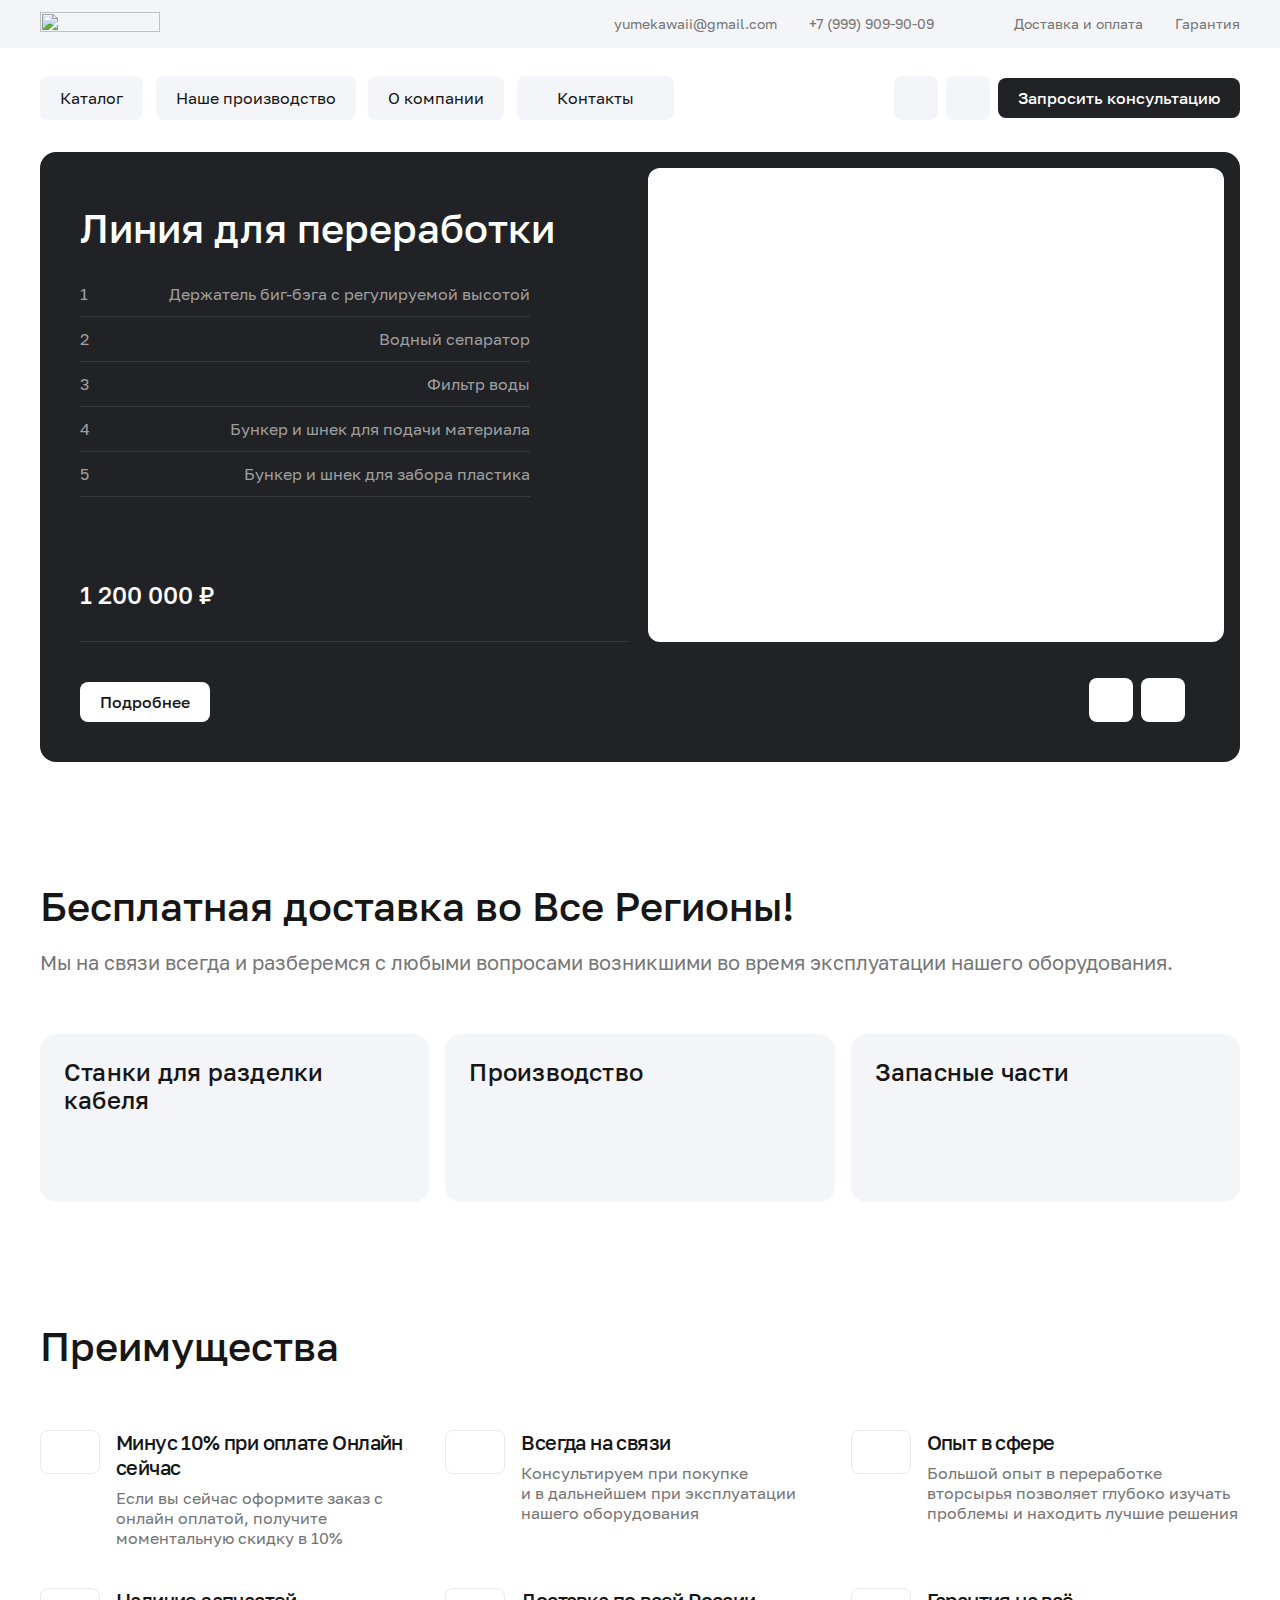
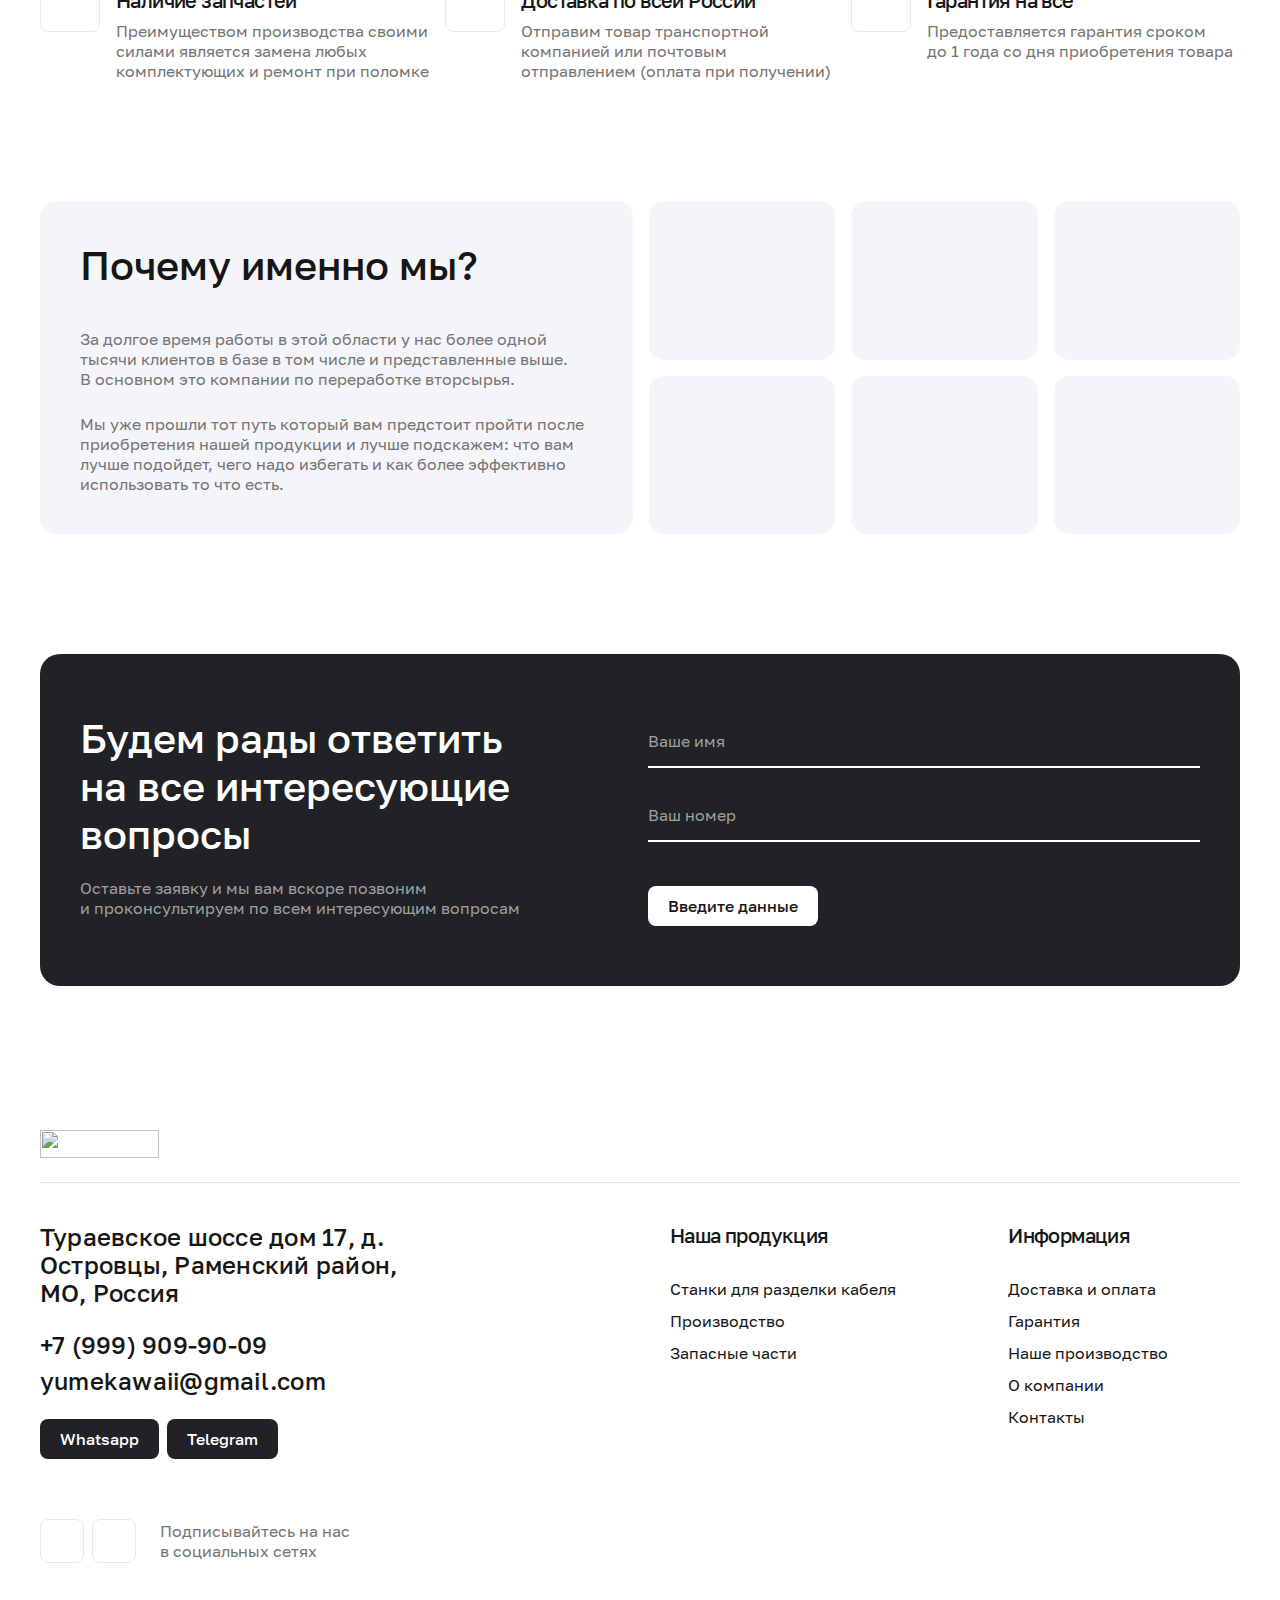
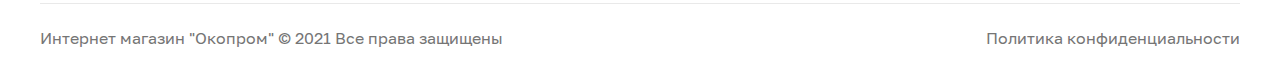
==== index.html @ 6245e2a4 "second commit" ====
<!DOCTYPE html>
<html lang="ru">

<head>
    <meta charset="utf-8">
    <meta name="format-detection" content="telephone=no">
    <title>yumekawaii</title>
    <link rel="icon" href="img/logo_small.png" type="image/x-icon">
    <link rel="stylesheet" type="text/css" href="css/style.css">
    <meta name="viewport" content="width=device-width, initial-scale=1.0">
</head>
<body>
<div class="wrapper">
<header class="header">
    <div class="header__top pre-header">
        <div class="pre-header__container">
            <div class="pre-header__body">
                <a href="index.htm" class="pre-header__logo"><img src="static/okoprom/img/new.svg" alt=""></a>
                <div class="pre-header__info">
                    <div class="pre-header__contacts">
                        <a href="mailto:yumekawaii@gmail.com" class="pre-header__contact">yumekawaii@gmail.com</a>
                        <a href="tel:+79999099009" class="pre-header__contact">+7 (999) 909-90-09</a>
                    </div>
                    <div data-da=".menu__body, 670, 1" class="pre-header__links">
                        <a href="dostavka-i-oplata/index.htm" class="pre-header__link">Доставка и оплата</a>
                        <a href="garantiya/index.htm" class="pre-header__link">Гарантия</a>
                    </div>
                </div>
            </div>
        </div>
    </div>

    <div class="header__main-row">
        <div class="header__container">
            <div class="header__body">
                <div class="header__menu menu">
                    <button type="button" class="menu__icon icon-menu"><span></span></button>
                    <nav class="menu__body">
                        <ul class="menu__list">
                            <li class="menu__item"><a href="catalog/Stanki-dlia-razdelki-kabelia/index.htm">Каталог</a></li>
                            <li class="menu__item"><a href="catalog/Separatory-Drobilki-dlia-kabelia/index.htm">Наше
                                производство</a></li>
                            <li class="menu__item"><a href="o-kompanii/index.htm">О компании</a></li>
                            <li class="menu__item"><a class="menu__item" href="contacts/index.htm">Контакты</a></li>
                        </ul>
                    </nav>
                </div>
                <div data-da=".header__btn-wrapper, 870, first" class="header__buttons">
                    <div class="header__button header__button--search">
                        <form action="/search/" class="search-header">
                            <input autocomplete="off" type="text" name="form[]" data-error="Ошибка" placeholder="Поиск" class="search-header__input">
                            <button type="submit" class="search-header__button icon icon--filled">
                                <svg width="24" height="24">
                                    <use xlink:href="/static/okoprom/img/icons/icons.svg#svg-search"></use>
                                </svg>
                            </button>
                        </form>
                    </div>
                    <button type="button" class="header__button header__button--cart icon icon--filled" onclick="location.href='/cart';" style="cursor: pointer;">
                        <svg class="show-default" width="24" height="24">
                            <use xlink:href="/static/okoprom/img/icons/icons.svg#svg-cart"></use>
                        </svg>
                        <svg class="show-search-bar" width="24" height="24">
                            <use xlink:href="/static/okoprom/img/icons/icons.svg#svg-close"></use>
                        </svg>
                    </button>
                    <div data-da=".header__menu, 1180, last " class="header__btn-wrapper get_contact_button">
                        <button data-da=".menu__body, 670, last" type="button" class="header__button header__button--get-consult button button--black get_contact_button" data-popup=".popup--contact-us">Запросить консультацию
                        </button>
                    </div>
                </div>
            </div>
        </div>
    </div>
</header>
<main class="page">
        
    


<section class="page__hero hero">
    <div class="hero__container">
        <div class="hero__slider">
            <div class="hero__swiper">
                
                
                    
                    <div class="hero__slide slide-hero">
                        <div class="slide-hero__body">
                            <div class="slide-hero__image">
                                    
                                        <picture><source type="image/webp" data-srcset="/media/slider/images/2022/05/26/%D0%9E%D0%B1%D0%B7%D0%BE%D1%80_%D0%9B%D0%B8%D0%BD%D0%B8%D0%B8.png"><img src="media/slider/images/2022/05/26/%D0%9E%D0%B1%D0%B7%D0%BE%D1%80_%D0%9B%D0%B8%D0%BD%D0%B8%D0%B8.png" data-src="/media/slider/images/2022/05/26/%D0%9E%D0%B1%D0%B7%D0%BE%D1%80_%D0%9B%D0%B8%D0%BD%D0%B8%D0%B8.png" alt=""></picture>
                                    
                            </div>
                            <div class="slide-hero__descr">
                                <h2 class="slide-hero__title title">Линия для переработки</h2>



                                <div class="slide-hero__info">
                                
                                    
                                        
                                    <div class="slide-hero__row">
                                        <span class="slide-hero__name"> 1 </span>
                                        <span class="slide-hero__value">Держатель биг-бэга с регулируемой высотой</span>
                                    </div>
                                        
                                        
                                        
                                    <div class="slide-hero__row">
                                        <span class="slide-hero__name"> 2 </span>
                                        <span class="slide-hero__value">Водный сепаратор</span>
                                    </div>
                                        
                                        
                                        
                                    <div class="slide-hero__row">
                                        <span class="slide-hero__name"> 3 </span>
                                        <span class="slide-hero__value">Фильтр воды</span>
                                    </div>
                                        
                                        
                                        
                                    <div class="slide-hero__row">
                                        <span class="slide-hero__name"> 4 </span>
                                        <span class="slide-hero__value">Бункер и шнек для подачи материала</span>
                                    </div>
                                        
                                        
                                        
                                    <div class="slide-hero__row">
                                        <span class="slide-hero__name"> 5 </span>
                                        <span class="slide-hero__value">Бункер и шнек для забора пластика</span>
                                    </div>
                                        
                                        

                                </div>
                                <div class="slide-hero__price">1 200 000 ₽</div>
                            </div>
                        </div>
                        <div class="slide-hero__bottom">
                            <button href="" onclick="location.href='https://okoprom.ru/catalog/product/liniya-dlya-pererabotki-kabelya-i-othodov/'" type="button" class="slide-hero__button button button--white">Подробнее
                            </button>
                        </div>
                    </div>
            
                
            </div>
            <div class="hero__controls">
                <button type="button" class="hero__arrow hero__arrow--next icon icon--filled">
                    <svg width="20" height="20">
                        <use xlink:href="/static/okoprom/img/icons/icons.svg#svg-arr-right"></use>
                    </svg>
                </button>
                <button type="button" class="hero__arrow hero__arrow--prev icon icon--filled">
                    <svg width="20" height="20">
                        <use xlink:href="/static/okoprom/img/icons/icons.svg#svg-arr-left"></use>
                    </svg>
                </button>
            </div>
        </div>
    </div>
</section>


        
    <!-- /.hero -->
    <section class="page__assortment assortment">
        <div class="assortment__container">
            <h2 class="assortment__title title">Бесплатная доставка во Все Регионы!</h2>
            
            
            <p class="assortment__descr">Мы на связи всегда и разберемся с любыми вопросами возникшими во время
                эксплуатации нашего оборудования.</p>
            <div class="assortment__body">
                
                
                    <a href="catalog/Stanki-dlia-razdelki-kabelia/index.htm" class="assortment__item">
                        <h3 class="assortment__label">Станки для разделки кабеля</h3>
                        
                            <div class="assortment__image">
                                <picture>
                                    <source data-srcset="/media/categories/images/2022/04/04/3_transparen.png" type="image/webp">
                                    <img src="#" data-src="/media/categories/images/2022/04/04/3_transparen.png" alt=""></picture>
                            </div>
                        
                    </a>
                
                    <a href="catalog/Separatory-Drobilki-dlia-kabelia/index.htm" class="assortment__item">
                        <h3 class="assortment__label">Производство</h3>
                        
                            <div class="assortment__image">
                                <picture>
                                    <source data-srcset="/media/categories/images/2022/04/04/2_transparen.png" type="image/webp">
                                    <img src="#" data-src="/media/categories/images/2022/04/04/2_transparen.png" alt=""></picture>
                            </div>
                        
                    </a>
                
                    <a href="catalog/Zapasnye-chasti/index.htm" class="assortment__item">
                        <h3 class="assortment__label">Запасные части</h3>
                        
                            <div class="assortment__image">
                                <picture>
                                    <source data-srcset="/media/categories/images/2022/04/04/11_transparen_transparen.png" type="image/webp">
                                    <img src="#" data-src="/media/categories/images/2022/04/04/11_transparen_transparen.png" alt=""></picture>
                            </div>
                        
                    </a>
                
            </div>
        </div>
    </section>
    <!-- /.assortment -->



        
    <!-- /.assortment -->
    <section class="page__benefits benefits">
        <div class="benefits__container">
            <h2 class="benefits__title title">Преимущества</h2>
            <div class="benefits__body">
                <div class="benefits__item">
                    <div class="benefits__icon icon icon--outline">
                        <svg width="20" height="20">
                            <use xlink:href="/static/okoprom/img/icons/icons.svg#svg-rent"></use>
                        </svg>
                    </div>
                    <div class="benefits__info">
                        <h4 class="benefits__label">Минус 10% при оплате Онлайн сейчас</h4>
                        <p class="benefits__descr">Если вы сейчас оформите заказ с онлайн оплатой,
                            получите моментальную скидку в 10%</p>
                    </div>
                </div>
                <div class="benefits__item">
                    <div class="benefits__icon icon icon--outline">
                        <svg width="20" height="20">
                            <use xlink:href="/static/okoprom/img/icons/icons.svg#svg-service"></use>
                        </svg>
                    </div>
                    <div class="benefits__info">
                        <h4 class="benefits__label">Всегда на связи</h4>
                        <p class="benefits__descr">Консультируем при покупке и в дальнейшем при эксплуатации нашего
                            оборудования</p>
                    </div>
                </div>

                <div class="benefits__item">
                    <div class="benefits__icon icon icon--outline">
                        <svg width="20" height="20">
                            <use xlink:href="/static/okoprom/img/icons/icons.svg#svg-case"></use>
                        </svg>
                    </div>
                    <div class="benefits__info">
                        <h4 class="benefits__label">Опыт в сфере</h4>
                        <p class="benefits__descr">Большой опыт в переработке вторсырья позволяет глубоко изучать
                            проблемы и находить лучшие решения</p>
                    </div>
                </div>

                <div class="benefits__item">
                    <div class="benefits__icon icon icon--outline">
                        <svg width="20" height="20">
                            <use xlink:href="/static/okoprom/img/icons/icons.svg#svg-settings"></use>
                        </svg>
                    </div>
                    <div class="benefits__info">
                        <h4 class="benefits__label">Наличие запчастей</h4>
                        <p class="benefits__descr">Преимуществом производства своими силами является замена любых
                            комплектующих и ремонт при поломке</p>
                    </div>
                </div>

                <div class="benefits__item">
                    <div class="benefits__icon icon icon--outline">
                        <svg width="20" height="20">
                            <use xlink:href="/static/okoprom/img/icons/icons.svg#svg-delivery"></use>
                        </svg>
                    </div>
                    <div class="benefits__info">
                        <h4 class="benefits__label">Доставка по всей России</h4>
                        <p class="benefits__descr">Отправим товар транспортной компанией или почтовым отправлением
                            (оплата при получении)</p>
                    </div>
                </div>


                <div class="benefits__item">
                    <div class="benefits__icon icon icon--outline">
                        <svg width="20" height="20">
                            <use xlink:href="/static/okoprom/img/icons/icons.svg#svg-guarantee"></use>
                        </svg>
                    </div>
                    <div class="benefits__info">
                        <h4 class="benefits__label">Гарантия на всё</h4>
                        <p class="benefits__descr">Предоставляется гарантия сроком до 1 года со дня приобретения
                            товара</p>
                    </div>
                </div>

            </div>
        </div>
    </section>
    <!-- /.benefits -->
    <!-- /.why-us -->
    <section class="page__why-us why-us">
        <div class="why-us__container">
            <div class="why-us__body">
                <div class="why-us__info">
                    <h2 class="why-us__title title">Почему именно мы?</h2>
                    <div class="why-us__descr">
                        <p>За долгое время работы в этой области у нас более одной тысячи клиентов в базе в том числе
                            и представленные выше. В основном это компании по переработке вторсырья.</p>
                        <p>Мы уже прошли тот путь который вам предстоит пройти после приобретения нашей продукции
                            и лучше подскажем: что вам лучше подойдет, чего надо избегать и как более эффективно
                            использовать то что есть.</p>
                    </div>
                </div>
                <div class="why-us__partners">
                    <div class="why-us__item">
                        <picture>
                            <source data-srcset="/static/okoprom/img/why-us/why-us-01.webp" type="image/webp">
                            <img src="#" data-src="/static/okoprom/img/why-us/why-us-01.png" alt=""></picture>
                    </div>
                    <div class="why-us__item">
                        <picture>
                            <source data-srcset="/static/okoprom/img/why-us/why-us-02.webp" type="image/webp">
                            <img src="#" data-src="/static/okoprom/img/why-us/why-us-02.png" alt=""></picture>
                    </div>
                    <div class="why-us__item">
                        <picture>
                            <source data-srcset="/static/okoprom/img/why-us/why-us-03.webp" type="image/webp">
                            <img src="#" data-src="/static/okoprom/img/why-us/why-us-03.png" alt=""></picture>
                    </div>
                    <div class="why-us__item">
                        <picture>
                            <source data-srcset="/static/okoprom/img/why-us/why-us-04.webp" type="image/webp">
                            <img src="#" data-src="/static/okoprom/img/why-us/why-us-04.png" alt=""></picture>
                    </div>
                    <div class="why-us__item">
                        <img src="#" data-src="/static/okoprom/img/why-us/why-us-05.svg" alt="">
                    </div>
                    <div class="why-us__item">
                        <img src="#" data-src="/static/okoprom/img/why-us/why-us-06.svg" alt="">
                    </div>
                </div>
            </div>
        </div>
    </section>
    <!-- /.why-us -->
    <section class="page__contact-us contact-us">
        <div class="contact-us__container">
            <div class="contact-us__body">
                <div class="contact-us__info">
                    <h2 class="contact-us__title title">Будем рады ответить на все интересующие вопросы</h2>
                    <p class="contact-us__descr">Оставьте заявку и мы вам вскоре позвоним и проконсультируем по всем
                        интересующим вопросам</p>
                </div>
                <form action="/contacts/save/" method="post" class="contact-us__form form-contact">
                    <input type="hidden" name="csrfmiddlewaretoken" value="YthsAdtGxzn7RtP4TtVwfwI3IUtwF3rsmvSzLV3aeBX3KovDW7qaBHvQptuKw07h">
                    <div class="form-contact__row">
                        <label for="name" class="form-contact__label">Ваше имя </label>
                        <input type="text" name="name" class="input name-of" id="name" autocomplete="off" name="form[]" data-error="Ошибка" placeholder="" data-required="" data-validate="" maxlength="200" required="">
                    </div>
                    <div class="form-contact__row">
                        <label for="phone" class="form-contact__label">Ваш номер </label>
                        <input type="tel" name="phone" class="input js-phone" id="user-phone" autocomplete="off" name="form[]" data-error="Ошибка" placeholder="" data-required="" data-validate="" maxlength="20">
                    </div>
                    
                    
                    
                    
                    
                    <button disabled="" type="submit" class="form-contact__button button button--white popup_button_send" onclick="ym(52613806,'reachGoal','consult')">Введите данные
                    </button>
                </form>
            </div>
        </div>

    </section>


    </main>
    

<footer class="footer">
    <div class="footer__container">
        <div class="footer__top">
            <a href="index.htm" class="footer__logo"><img width="119" height="28" src="static/okoprom/img/logo.svg" alt=""></a>
        </div>
        <div class="footer__main">
            <div class="footer__info">
                <address class="footer__address">Тураевское шоссе дом 17, д. Островцы, Раменский район, МО, Россия
                </address>
                <a href="tel:+79999099009" class="footer__link-contact footer__link-contact--phone">+7 (999) 909-90-09</a>
                <a href="mailto:yumekawaii@gmail.com" class="footer__link-contact footer__link-contact--mail">yumekawaii@gmail.com</a>
                <div class="footer__social">
                    <a href="https://wa.me/79959006626" onclick="ym(52613806,'reachGoal','social-nets')" class="footer__button button button--black">Whatsapp</a>
                    <a href="https://t.me/Okoprom" onclick="ym(52613806,'reachGoal','social-nets')" class="footer__button button button--black">Telegram</a>
                </div>
                <div class="footer__subscribe subscribe">
                    <a href="#" class="subscribe__link icon icon--outline">
                        <svg width="24" height="24">
                            <use xlink:href="/static/okoprom/img/icons/icons.svg#svg-instagram"></use>
                        </svg>
                    </a>
                    <a href="#" class="subscribe__link icon icon--outline">
                        <svg width="24" height="24">
                            <use xlink:href="/static/okoprom/img/icons/icons.svg#svg-youtube"></use>
                        </svg>
                    </a>
                    <p class="subscribe__text">Подписывайтесь на нас в&nbsp;социальных сетях</p>
                </div>
            </div>
            <div class="footer__links">
                <div class="footer__column">
                    <h4 class="footer__caption">Наша продукция</h4>
                    <ul class="footer__list">
                        
                        
                            <li class="footer__link-list"><a href="catalog/Stanki-dlia-razdelki-kabelia/index.htm">Станки для разделки кабеля</a></li>
                        
                            <li class="footer__link-list"><a href="catalog/Separatory-Drobilki-dlia-kabelia/index.htm">Производство</a></li>
                        
                            <li class="footer__link-list"><a href="catalog/Zapasnye-chasti/index.htm">Запасные части</a></li>
                        
                    </ul>
                </div>
                <div class="footer__column">
                    <h4 class="footer__caption">Информация</h4>
                    <ul class="footer__list">
                        <li class="footer__link-list"><a href="dostavka-i-oplata/index.htm">Доставка и оплата</a></li>
                        <li class="footer__link-list"><a href="garantiya/index.htm">Гарантия</a></li>
                        
                        <li class="footer__link-list"><a href="catalog/all/index.htm">Наше производство</a></li>
                        <li class="footer__link-list"><a href="o-kompanii/index.htm">О компании</a></li>
                        <li class="footer__link-list"><a href="contacts/index.htm">Контакты</a></li>
                    </ul>
                </div>
            </div>
        </div>
        <div class="footer__bottom">
            <div class="footer__copyrith">Интернет магазин "Окопром" © 2021 <br> Все права защищены</div>
            <a href="#" class="footer__politic">Политика конфиденциальности</a>
        </div>

    </div>
</footer>

</div>

<script type="text/javascript" src="js/app_v2.js"></script>


</body>

</html>
---- css/style.css ----
/* Создание псевдо класса с переменными цветов
:root {
  --purpl: #5336a3;
  --purpl-bg: #8a5fff;
  --hover-purpl: #9d7eee;
  --white: #fff;
  --light: #eee8ff;
  --p-gray: #a690e0;
  --p-gray-bg: #f5f1ff;
  --purpl-border: #d9cbff;
  --red: #d21924;
} */

:root {
  --black: #161616;
  --black-bg: #202226;
  --dark: #36383c;
  --hover-black: #2b2d32;
  --white: #fff;
  --light: #e9e9e9;
  --gray: #f4f5f8;
  --light-gray: #757575;
  --dark-gray: #9f9f9f;
  --active-gray: #939393;
  --red: #d21924;
  --blue: #2949b5;
  --green: #308d77;
}

@font-face {
  font-family: GolosText;
  font-display: swap;
  src: url("../fonts/GolosText-Medium.woff2") format("woff2"),
    url("../fonts/GolosText-Medium.woff") format("woff");
  font-weight: 500;
  font-style: normal;
}

@font-face {
  font-family: GolosText;
  font-display: swap;
  src: url("../fonts/GolosText-Regular.woff2") format("woff2"),
    url("../fonts/GolosText-Regular.woff") format("woff");
  font-weight: 400;
  font-style: normal;
}

* {
  padding: 0px;
  margin: 0px;
  border: 0px;
}

*,
*:before,
*:after {
  -webkit-box-sizing: border-box;
  box-sizing: border-box;
}

html,
body {
  height: 100%;
  min-width: 320px;
}

body {
  color: var(--black);
  line-height: 1;
  font-family: "GolosText";
  font-size: var(--medium);
  -ms-text-size-adjust: 100%;
  -moz-text-size-adjust: 100%;
  -webkit-text-size-adjust: 100%;
  -webkit-font-smoothing: antialiased;
  -moz-osx-font-smoothing: grayscale;
}

input,
button,
textarea {
  font-family: "GolosText";
  font-size: inherit;
}

button {
  cursor: pointer;
  color: inherit;
  background-color: inherit;
}

a {
  color: inherit;
}

a:link,
a:visited {
  text-decoration: none;
}

a:hover {
  text-decoration: none;
}

ul li {
  list-style: none;
}

img {
  vertical-align: top;
}

h1,
h2,
h3,
h4,
h5,
h6 {
  font-weight: inherit;
  font-size: inherit;
}

body {
  line-height: 1.25;
}

.lock body {
  overflow: hidden;
  -ms-touch-action: none;
  touch-action: none;
}

.loaded body {
  opacity: 1;
}

.wrapper {
  min-height: 100%;
  display: -webkit-box;
  display: -ms-flexbox;
  display: flex;
  -webkit-box-orient: vertical;
  -webkit-box-direction: normal;
  -ms-flex-direction: column;
  flex-direction: column;
  overflow: hidden;
}

.wrapper > main {
  -webkit-box-flex: 1;
  -ms-flex: 1 1 auto;
  flex: 1 1 auto;
}

.wrapper > * {
  min-width: 0;
}

/*
(i) Стили будут применяться ко 
всем классам содержащим *__container
Например header__container, main__container и т.д.
Снипет (HTML): cnt
*/

[class*="__container"] {
  max-width: 80rem;
  margin: 0px auto;
}

.form-contact__row {
  position: relative;
}

.form-contact__row:not(:last-child) {
  margin: 0 0 1.25rem 0;
}

.form-contact__row:last-of-type {
  margin: 0 0 2.75rem 0;
}

.form-contact__row .form__error {
  margin-top: 4px;
  color: #ff1919;
  font-size: var(--small);
}

.form-contact__label {
  position: absolute;
  top: 50%;
  left: 0;
  -webkit-transform: translate(0, -50%);
  -ms-transform: translate(0, -50%);
  transform: translate(0, -50%);
  cursor: auto;
  color: var(--dark-gray);
  -webkit-transition: top 0.3s ease 0s, color 0.3s ease 0s,
    font-size 0.3s ease 0s, -webkit-transform 0.3s ease 0s;
  transition: top 0.3s ease 0s, color 0.3s ease 0s, font-size 0.3s ease 0s,
    -webkit-transform 0.3s ease 0s;
  -o-transition: top 0.3s ease 0s, color 0.3s ease 0s, font-size 0.3s ease 0s,
    transform 0.3s ease 0s;
  transition: top 0.3s ease 0s, color 0.3s ease 0s, font-size 0.3s ease 0s,
    transform 0.3s ease 0s;
  transition: top 0.3s ease 0s, color 0.3s ease 0s, font-size 0.3s ease 0s,
    transform 0.3s ease 0s, -webkit-transform 0.3s ease 0s;
}

.form-contact__label.no-hide,
._form-focus .form-contact__label {
  top: 0;
  -webkit-transform: translate(0px, 0px);
  -ms-transform: translate(0px, 0px);
  transform: translate(0px, 0px);
  font-size: 0.875rem;
  color: var(--light-gray);
}

input[type="text"],
input[type="email"],
input[type="tel"],
textarea {
  -webkit-appearance: none;
  -moz-appearance: none;
  appearance: none;
}

.input {
  width: 100%;
  display: block;
  padding: 16px 0px;
  line-height: 1.25;
  color: var(--white);
  outline: none;
  background-color: transparent;
  border-bottom: 2px solid var(--white);
}

.popup--contact-us .input {
  color: var(--black);
}

.input::-webkit-input-placeholder {
  line-height: 1.25;
  color: var(--white);
}

.input::-moz-placeholder {
  line-height: 1.25;
  color: var(--white);
}

.input:-ms-input-placeholder {
  line-height: 1.25;
  color: var(--white);
}

.input::-ms-input-placeholder {
  line-height: 1.25;
  color: var(--white);
}

.input::placeholder {
  line-height: 1.25;
  color: var(--white);
}

.input._form-error {
  border-color: #ff1a1a;
}

textarea.input {
  resize: none;
  padding: 0px 0px;
}

.checkbox {
  position: relative;
}

.checkbox:not(:last-child) {
  margin-bottom: 0.3125em;
}

.checkbox__input {
  position: absolute;
  width: 0;
  height: 0;
  opacity: 0;
}

.checkbox__input:focus + .checkbox__label:before {
  -webkit-box-shadow: 0 0 5px #fff;
  box-shadow: 0 0 5px #fff;
}

.checkbox__input:checked + .checkbox__label:after {
  opacity: 1;
}

.checkbox__label {
  cursor: pointer;
  display: -webkit-inline-box;
  display: -ms-inline-flexbox;
  display: inline-flex;
  -webkit-box-align: center;
  -ms-flex-align: center;
  align-items: center;
  position: relative;
  gap: 10px;
}

.checkbox__label:before {
  content: "";
  -ms-flex-item-align: start;
  align-self: flex-start;
  -webkit-box-flex: 0;
  -ms-flex: 0 0 20px;
  flex: 0 0 20px;
  width: 20px;
  height: 20px;
  border: 1px solid var(--white);
}

.checkbox__label::after {
  content: "";
  position: absolute;
  top: 50%;
  left: 5px;
  width: 10px;
  height: 10px;
  -webkit-transform: translate(0px, -50%);
  -ms-transform: translate(0px, -50%);
  transform: translate(0px, -50%);
  background-color: var(--white);
  border-radius: 1px;
  -webkit-transition: opacity 0.3s ease 0s;
  -o-transition: opacity 0.3s ease 0s;
  transition: opacity 0.3s ease 0s;
  opacity: 0;
}

.checkbox__label--agree::before {
  border: 1px solid var(--black-bg);
}

.checkbox__label--agree::after {
  background-color: var(--black-bg);
}

.options {
  display: -webkit-box;
  display: -ms-flexbox;
  display: flex;
  -webkit-box-orient: vertical;
  -webkit-box-direction: normal;
  -ms-flex-direction: column;
  flex-direction: column;
  -webkit-box-align: start;
  -ms-flex-align: start;
  align-items: flex-start;
}

.options__item {
  position: relative;
  cursor: pointer;
}

.options__item:not(:last-child) {
  margin-bottom: 1rem;
}

.options__input {
  width: 0;
  height: 0;
  opacity: 0;
  position: absolute;
}

.options__input:focus + .options__label:before {
  -webkit-box-shadow: 0 0 5px #000;
  box-shadow: 0 0 5px #000;
}

.options__input:checked + .options__label:before {
  border-width: 6px;
  border-color: #000;
}

.options__label {
  display: -webkit-inline-box;
  display: -ms-inline-flexbox;
  display: inline-flex;
  -webkit-box-align: center;
  -ms-flex-align: center;
  align-items: center;
  cursor: pointer;
}

.options__label:before {
  content: "";
  -ms-flex-item-align: start;
  align-self: flex-start;
  width: 24px;
  height: 24px;
  -webkit-box-flex: 0;
  -ms-flex: 0 0 24px;
  flex: 0 0 24px;
  margin: 0 0.75rem 0 0;
  border-radius: 50%;
  border: 1px solid var(--light);
  -webkit-transition: border-width 0.3s ease 0s, border-color 0.3s ease 0s;
  -o-transition: border-width 0.3s ease 0s, border-color 0.3s ease 0s;
  transition: border-width 0.3s ease 0s, border-color 0.3s ease 0s;
}

.options__text {
  font-size: var(--black);
  line-height: 1.25;
}

.quantity {
  width: 80px;
  height: 24px;
  display: -webkit-box;
  display: -ms-flexbox;
  display: flex;
}

.quantity__button {
  -webkit-box-flex: 0;
  -ms-flex: 0 0 24px;
  flex: 0 0 24px;
  position: relative;
  cursor: pointer;
}

.quantity__button::before,
.quantity__button::after {
  content: "";
  position: absolute;
  top: 50%;
  left: 50%;
  -webkit-transition: all 0.3s ease 0s;
  -o-transition: all 0.3s ease 0s;
  transition: all 0.3s ease 0s;
  margin: 0px 0px 0px -4.5px;
  background-color: #9f9f9f;
  width: 17px;
  height: 2px;
}

.quantity__button--plus {
  margin: 0 0.25rem 0 0;
}

.quantity__button--plus::before {
  -webkit-transform: rotate(-90deg);
  -ms-transform: rotate(-90deg);
  transform: rotate(-90deg);
}

.quantity__input {
  -webkit-box-flex: 1;
  -ms-flex: 1 1 auto;
  flex: 1 1 auto;
  margin: 0 0 0 0.25rem;
}

.quantity__input input {
  height: 100%;
  width: 100%;
  text-align: center;
  border: 1px solid var(--black-bg);
}

body::after {
  content: "";
  background-color: rgba(0, 0, 0, 0.5);
  position: fixed;
  width: 100%;
  height: 100%;
  top: 0;
  left: 0;
  opacity: 0;
  -webkit-transition: opacity 0.8s ease 0s;
  -o-transition: opacity 0.8s ease 0s;
  transition: opacity 0.8s ease 0s;
  pointer-events: none;
  z-index: 149;
}

.popup-show body::after {
  opacity: 1;
}

.popup {
  position: fixed;
  top: 0;
  left: 0;
  bottom: 0;
  right: 0;
  padding: 30px 10px;
  -webkit-transition: visibility 0.8s ease 0s;
  -o-transition: visibility 0.8s ease 0s;
  transition: visibility 0.8s ease 0s;
  visibility: hidden;
  pointer-events: none;
}

.popup__wrapper {
  display: -webkit-box;
  display: -ms-flexbox;
  display: flex;
  -webkit-box-orient: vertical;
  -webkit-box-direction: normal;
  -ms-flex-direction: column;
  flex-direction: column;
  -webkit-box-align: center;
  -ms-flex-align: center;
  align-items: center;
  -webkit-box-pack: center;
  -ms-flex-pack: center;
  justify-content: center;
  min-height: 100%;
  -webkit-box-flex: 1;
  -ms-flex: 1 1 auto;
  flex: 1 1 auto;
  width: 100%;
}

.popup__content {
  visibility: hidden;
  -webkit-transform: scale(0);
  -ms-transform: scale(0);
  transform: scale(0);
  -webkit-transition: -webkit-transform 0.3s ease 0s;
  transition: -webkit-transform 0.3s ease 0s;
  -o-transition: transform 0.3s ease 0s;
  transition: transform 0.3s ease 0s;
  transition: transform 0.3s ease 0s, -webkit-transform 0.3s ease 0s;
  background-color: var(--white);
  width: 100%;
  max-width: 900px;
  border-radius: 20px;
}

.lock .popup__content {
  visibility: visible;
}

.popup__close {
  position: absolute;
  top: 15px;
  right: 15px;
  width: 40px;
  height: 40px;
  color: var(--dark-gray);
  -webkit-transition: color 0.3s ease 0s, -webkit-transform 0.4s ease 0s;
  transition: color 0.3s ease 0s, -webkit-transform 0.4s ease 0s;
  -o-transition: color 0.3s ease 0s, transform 0.4s ease 0s;
  transition: color 0.3s ease 0s, transform 0.4s ease 0s;
  transition: color 0.3s ease 0s, transform 0.4s ease 0s,
    -webkit-transform 0.4s ease 0s;
}

.popup__order {
  margin: 0 0 2.5rem 0;
}

.popup__text-thanks {
  margin: 0 0 1.25rem 0;
  font-weight: 500;
  font-size: var(--title-h2);
  text-align: center;
}

.popup__descr-thanks {
  text-align: center;
  font-size: var(--large);
}

.popup_show {
  z-index: 150;
  visibility: visible;
  overflow: auto;
  pointer-events: auto;
}

.popup_show .popup__content {
  visibility: visible;
  -webkit-transform: scale(1);
  -ms-transform: scale(1);
  transform: scale(1);
}

.tabs__navigation {
  display: -webkit-box;
  display: -ms-flexbox;
  display: flex;
  -webkit-box-align: center;
  -ms-flex-align: center;
  align-items: center;
  margin: 0 0 3.75rem 0;
  border-bottom: 1px solid var(--light);
}

.tabs__title {
  position: relative;
  padding: 2.5rem 0;
  color: var(--light-gray);
  -webkit-transition: color 0.3s ease 0s, font-weight 0.3s ease 0s;
  -o-transition: color 0.3s ease 0s, font-weight 0.3s ease 0s;
  transition: color 0.3s ease 0s, font-weight 0.3s ease 0s;
}

.tabs__title::after {
  content: "";
  position: absolute;
  bottom: 0;
  left: 0;
  width: 0;
  height: 2px;
  -webkit-transition: width 0.3s ease 0s;
  -o-transition: width 0.3s ease 0s;
  transition: width 0.3s ease 0s;
  background-color: var(--black);
}

.tabs__title._tab-active {
  color: var(--black);
  font-weight: 500;
}

.tabs__title._tab-active::after {
  width: 100%;
}

.tabs__descr {
  line-height: 1.25;
}

.tabs__descr p:not(:last-child) {
  margin: 0 0 1.25rem 0;
}

.tabs__label {
  margin: 0 0 1.5rem 0;
  font-size: var(--title-h3);
  line-height: 1.1666666667;
  font-weight: 500;
  letter-spacing: 0.01em;
}

.tabs__arrow {
  position: absolute;
  z-index: 2;
  top: 40%;
  -webkit-transform: translate(0px, -50%);
  -ms-transform: translate(0px, -50%);
  transform: translate(0px, -50%);
  -webkit-transition: opacity 0.3s ease 0s;
  -o-transition: opacity 0.3s ease 0s;
  transition: opacity 0.3s ease 0s;
}

.tabs__arrow--right {
  right: -3%;
}

.tabs__arrow--left {
  left: -3%;
}

.tabs__arrow.swiper-button-disabled {
  opacity: 0.3;
}

.features-tabs__row {
  display: -webkit-box;
  display: -ms-flexbox;
  display: flex;
  -webkit-box-align: center;
  -ms-flex-align: center;
  align-items: center;
  padding: 1.25rem 0;
  line-height: 1.25;
  border-bottom: 1px solid var(--light);
}

.features-tabs__name {
  color: var(--light-gray);
}

.video {
  position: relative;
  overflow: hidden;
  height: 0;
  background-color: var(--black-bg);
}

.video img,
.video video,
.video iframe,
.video object,
.video embed {
  position: absolute;
  top: 0;
  left: 0;
  width: 100%;
  height: 100%;
}

.btn-reset {
  border: none;
  background: transparent;
  cursor: pointer;
}

.video-play {
  position: absolute;
  left: 50%;
  top: 50%;
  -webkit-transform: translate(-50%, -50%);
  -ms-transform: translate(-50%, -50%);
  transform: translate(-50%, -50%);
}

.video-play-shape {
  fill: #212121;
  fill-opacity: 0.8;
  -webkit-transition: fill 0.3s ease 0s, fill-opacity 0.3s ease 0s;
  -o-transition: fill 0.3s ease 0s, fill-opacity 0.3s ease 0s;
  transition: fill 0.3s ease 0s, fill-opacity 0.3s ease 0s;
}

.video-play-icon {
  fill: #ffffff;
}

.video-play:focus {
  outline: none;
}

.video:hover .video-play-shape,
.video:focus .video-play-shape {
  fill: #ff0000;
  fill-opacity: 1;
}

[class*="-ibg"] {
  position: relative;
}

[class*="-ibg"] img {
  position: absolute;
  width: 100%;
  height: 100%;
  top: 0;
  left: 0;
  -o-object-fit: cover;
  object-fit: cover;
}

[class*="-ibg_contain"] img {
  -o-object-fit: contain;
  object-fit: contain;
}

.button {
  display: -webkit-box;
  display: -ms-flexbox;
  display: flex;
  -webkit-box-pack: center;
  -ms-flex-pack: center;
  justify-content: center;
  -webkit-box-align: center;
  -ms-flex-align: center;
  align-items: center;
  font-weight: 500;
  line-height: 1;
  white-space: nowrap;
  border-radius: 8px;
  background-color: var(--black-bg);
  -webkit-transition: color 0.3s ease 0s, border-color 0.3s ease 0s,
    background-color 0.3s ease 0s;
  -o-transition: color 0.3s ease 0s, border-color 0.3s ease 0s,
    background-color 0.3s ease 0s;
  transition: color 0.3s ease 0s, border-color 0.3s ease 0s,
    background-color 0.3s ease 0s;
}

.button--black {
  color: var(--white);
  background-color: var(--black-bg);
}

.button--black:active {
  background-color: var(--active-gray);
}

.button--gray {
  background-color: var(--gray);
}

.button--gray:active {
  color: var(--light-gray);
}

.button--white {
  color: var(--black);
  background-color: var(--white);
}

.button--white:active {
  background-color: var(--white);
  color: var(--light-gray);
}

.button--secondary {
  background-color: transparent;
  border: 1px solid var(--black);
}

.icon {
  width: 2.75rem;
  height: 2.75rem;
  display: -webkit-box;
  display: -ms-flexbox;
  display: flex;
  -webkit-box-pack: center;
  -ms-flex-pack: center;
  justify-content: center;
  -webkit-box-align: center;
  -ms-flex-align: center;
  align-items: center;
  color: var(--black);
  border-radius: 8px;
  -webkit-transition: color 0.3s ease 0s, border-color 0.3s ease 0s,
    background-color 0.3s ease 0s;
  -o-transition: color 0.3s ease 0s, border-color 0.3s ease 0s,
    background-color 0.3s ease 0s;
  transition: color 0.3s ease 0s, border-color 0.3s ease 0s,
    background-color 0.3s ease 0s;
}

.icon:active {
  color: var(--light-gray);
}

.icon--filled {
  background-color: var(--gray);
}

.icon--filled:active {
  background-color: var(--gray);
}

.icon--outline {
  background-color: transparent;
  border: 1px solid var(--light);
}

.icon--outline:active {
  background-color: transparent;
  border-color: var(--light);
}

.title {
  font-size: var(--title-h1);
  font-weight: 500;
  line-height: 1.2;
}

.header__body {
  display: -webkit-box;
  display: -ms-flexbox;
  display: flex;
  -webkit-box-pack: justify;
  -ms-flex-pack: justify;
  justify-content: space-between;
  -webkit-box-align: center;
  -ms-flex-align: center;
  align-items: center;
}

.header__menu {
  -webkit-box-flex: 1;
  -ms-flex: 1 1 auto;
  flex: 1 1 auto;
}

.js-search-show .header__menu > *:not(.header__btn-wrapper) {
  opacity: 0;
  width: 0;
  height: 0;
  visibility: hidden;
  -webkit-box-flex: 0;
  -ms-flex: 0 1 0px;
  flex: 0 1 0px;
}

.header__buttons {
  -webkit-box-flex: 0;
  -ms-flex: 0 1 auto;
  flex: 0 1 auto;
  display: -webkit-box;
  display: -ms-flexbox;
  display: flex;
  -webkit-box-pack: end;
  -ms-flex-pack: end;
  justify-content: flex-end;
  -webkit-box-align: center;
  -ms-flex-align: center;
  align-items: center;
}

.js-search-show .header__buttons {
  -webkit-box-flex: 1;
  -ms-flex: 1 1 100%;
  flex: 1 1 100%;
}

.header__button:not(:last-child) {
  margin: 0 0.5rem 0 0;
}

.js-search-show .header__button--search {
  -webkit-box-flex: 1;
  -ms-flex: 1 1 100%;
  flex: 1 1 100%;
}

.header__button--cart .show-search-bar {
  display: none;
}

.js-search-show .header__button--cart .show-search-bar {
  display: block;
}

.js-search-show .header__button--cart .show-default {
  display: none;
}

.pre-header {
  background-color: var(--gray);
}

.pre-header__body {
  display: -webkit-box;
  display: -ms-flexbox;
  display: flex;
  -webkit-box-pack: justify;
  -ms-flex-pack: justify;
  justify-content: space-between;
  -webkit-box-align: center;
  -ms-flex-align: center;
  align-items: center;
}

.pre-header__logo {
  -webkit-box-flex: 0;
  -ms-flex: 0 0 7.5rem;
  flex: 0 0 7.5rem;
}

.menu-open .pre-header__logo {
  padding-top: 12px;
}

.pre-header__logo img {
  width: 100%;
  height: 100%;
  -o-object-fit: cover;
  object-fit: cover;
}

.pre-header__info {
  -webkit-box-flex: 0;
  -ms-flex: 0 1 auto;
  flex: 0 1 auto;
  display: -webkit-box;
  display: -ms-flexbox;
  display: flex;
  -webkit-box-align: center;
  -ms-flex-align: center;
  align-items: center;
}

.pre-header__info a {
  line-height: 1.1428571429;
  color: var(--light-gray);
  -webkit-transition: color 0.3s ease 0s;
  -o-transition: color 0.3s ease 0s;
  transition: color 0.3s ease 0s;
}

.pre-header__contacts {
  -webkit-box-flex: 0;
  -ms-flex: 0 1 auto;
  flex: 0 1 auto;
  display: -webkit-box;
  display: -ms-flexbox;
  display: flex;
  -webkit-box-align: center;
  -ms-flex-align: center;
  align-items: center;
}

.pre-header__contact {
  -webkit-box-flex: 0;
  -ms-flex: 0 1 auto;
  flex: 0 1 auto;
}

.pre-header__links {
  -webkit-box-flex: 0;
  -ms-flex: 0 1 auto;
  flex: 0 1 auto;
  display: -webkit-box;
  display: -ms-flexbox;
  display: flex;
  -webkit-box-align: center;
  -ms-flex-align: center;
  align-items: center;
}

.pre-header__link {
  -webkit-box-flex: 0;
  -ms-flex: 0 1 auto;
  flex: 0 1 auto;
}

.menu__link {
  line-height: 1.25;
  font-weight: 500;
  white-space: nowrap;
  -webkit-transition: color 0.3s ease 0s;
  -o-transition: color 0.3s ease 0s;
  transition: color 0.3s ease 0s;
}

.search-header {
  display: -webkit-box;
  display: -ms-flexbox;
  display: flex;
  -webkit-box-align: center;
  -ms-flex-align: center;
  align-items: center;
  -webkit-box-pack: end;
  -ms-flex-pack: end;
  justify-content: flex-end;
}

.js-search-show .search-header {
  background-color: var(--gray);
  border-radius: 8px;
}

.search-header__button {
  color: var(--black);
}

.js-search-show .search-header__button {
  color: var(--light-gray);
}

.search-header__input {
  position: absolute;
  width: 0%;
  height: 0;
  opacity: 0;
  visibility: hidden;
  outline: none;
  -webkit-transition: width 0.3s ease 0s, opacity 0.3s ease 0s,
    visibility 0.3s ease 0s, height 0.3s ease 0s, -webkit-box-flex 0.3s ease 0s;
  transition: width 0.3s ease 0s, opacity 0.3s ease 0s, visibility 0.3s ease 0s,
    height 0.3s ease 0s, -webkit-box-flex 0.3s ease 0s;
  -o-transition: width 0.3s ease 0s, opacity 0.3s ease 0s, flex 0.3s ease 0s,
    visibility 0.3s ease 0s, height 0.3s ease 0s;
  transition: width 0.3s ease 0s, opacity 0.3s ease 0s, flex 0.3s ease 0s,
    visibility 0.3s ease 0s, height 0.3s ease 0s;
  transition: width 0.3s ease 0s, opacity 0.3s ease 0s, flex 0.3s ease 0s,
    visibility 0.3s ease 0s, height 0.3s ease 0s, -webkit-box-flex 0.3s ease 0s,
    -ms-flex 0.3s ease 0s;
  background-color: transparent;
}

.js-search-show .search-header__input {
  width: 100%;
  height: 100%;
  padding: 0 0 0 1rem;
  opacity: 1;
  visibility: visible;
  position: relative;
  z-index: 66;
  -webkit-transition: width 0.3s ease 0s, opacity 0.3s ease 0s,
    visibility 0.3s ease 0s, height 0.3s ease 0s, -webkit-box-flex 0.3s ease 0s;
  transition: width 0.3s ease 0s, opacity 0.3s ease 0s, visibility 0.3s ease 0s,
    height 0.3s ease 0s, -webkit-box-flex 0.3s ease 0s;
  -o-transition: width 0.3s ease 0s, opacity 0.3s ease 0s, flex 0.3s ease 0s,
    visibility 0.3s ease 0s, height 0.3s ease 0s;
  transition: width 0.3s ease 0s, opacity 0.3s ease 0s, flex 0.3s ease 0s,
    visibility 0.3s ease 0s, height 0.3s ease 0s;
  transition: width 0.3s ease 0s, opacity 0.3s ease 0s, flex 0.3s ease 0s,
    visibility 0.3s ease 0s, height 0.3s ease 0s, -webkit-box-flex 0.3s ease 0s,
    -ms-flex 0.3s ease 0s;
}

.search-header__input::-webkit-input-placeholder {
  color: var(--light-gray);
  opacity: 0;
  -webkit-transition: opacity 0s ease 0s;
  transition: opacity 0s ease 0s;
}

.search-header__input::-moz-placeholder {
  color: var(--light-gray);
  opacity: 0;
  -moz-transition: opacity 0s ease 0s;
  transition: opacity 0s ease 0s;
}

.search-header__input:-ms-input-placeholder {
  color: var(--light-gray);
  opacity: 0;
  -ms-transition: opacity 0s ease 0s;
  transition: opacity 0s ease 0s;
}

.search-header__input::-ms-input-placeholder {
  color: var(--light-gray);
  opacity: 0;
  -ms-transition: opacity 0s ease 0s;
  transition: opacity 0s ease 0s;
}

.search-header__input::placeholder {
  color: var(--light-gray);
  opacity: 0;
  -webkit-transition: opacity 0s ease 0s;
  -o-transition: opacity 0s ease 0s;
  transition: opacity 0s ease 0s;
}

.js-search-show .search-header__input::-webkit-input-placeholder {
  opacity: 1;
  -webkit-transition: opacity 0.3s ease 0.2s;
  transition: opacity 0.3s ease 0.2s;
}

.js-search-show .search-header__input::-moz-placeholder {
  opacity: 1;
  -moz-transition: opacity 0.3s ease 0.2s;
  transition: opacity 0.3s ease 0.2s;
}

.js-search-show .search-header__input:-ms-input-placeholder {
  opacity: 1;
  -ms-transition: opacity 0.3s ease 0.2s;
  transition: opacity 0.3s ease 0.2s;
}

.js-search-show .search-header__input::-ms-input-placeholder {
  opacity: 1;
  -ms-transition: opacity 0.3s ease 0.2s;
  transition: opacity 0.3s ease 0.2s;
}

.js-search-show .search-header__input::placeholder {
  opacity: 1;
  -webkit-transition: opacity 0.3s ease 0.2s;
  -o-transition: opacity 0.3s ease 0.2s;
  transition: opacity 0.3s ease 0.2s;
}

.icon-menu {
  display: none;
}

.footer__top {
  padding: 1.5rem 0;
  border-bottom: 1px solid var(--light);
}

.footer__main {
  padding: 2.5rem 0;
  border-bottom: 1px solid var(--light);
}

.footer__address {
  max-width: 22.5rem;
  font-style: normal;
  font-size: var(--title-h3);
  font-weight: 500;
  line-height: 1.1666666667;
  letter-spacing: 0.01em;
}

.footer__link-contact {
  display: block;
  letter-spacing: 0.01em;
  font-size: var(--title-h3);
  font-weight: 500;
  line-height: 1.1666666667;
  white-space: nowrap;
  -webkit-transition: color 0.3s ease 0s;
  -o-transition: color 0.3s ease 0s;
  transition: color 0.3s ease 0s;
}

.footer__social {
  display: -webkit-box;
  display: -ms-flexbox;
  display: flex;
  -webkit-box-align: center;
  -ms-flex-align: center;
  align-items: center;
}

.footer__button:not(:last-child) {
  margin: 0 0.5rem 0 0;
}

.footer__subscribe {
  display: -webkit-box;
  display: -ms-flexbox;
  display: flex;
  -webkit-box-align: center;
  -ms-flex-align: center;
  align-items: center;
}

.footer__caption {
  margin: 0 0 2rem 0;
  font-size: var(--title-h4);
  font-weight: 500;
  line-height: 1.2;
  letter-spacing: -0.03em;
}

.footer__link-list {
  font-size: var(--medium);
  line-height: 1.25;
  -webkit-transition: color 0.3s ease 0s;
  -o-transition: color 0.3s ease 0s;
  transition: color 0.3s ease 0s;
}

.footer__bottom {
  padding: 1.5rem 0;
  font-size: var(--medium);
  line-height: 1.25;
  color: var(--light-gray);
}

.footer__copyrith br {
  display: none;
}

.footer__politic {
  -webkit-transition: color 0.3s ease 0s;
  -o-transition: color 0.3s ease 0s;
  transition: color 0.3s ease 0s;
}

.subscribe__link:last-of-type {
  margin: 0 1.5rem 0 0;
}

.subscribe__link:not(:last-of-type) {
  margin: 0 0.5rem 0 0;
}

.subscribe__text {
  max-width: 12.0625rem;
  font-size: var(--medium);
  line-height: 1.25;
  color: var(--light-gray);
}

.hero img {
  opacity: 0;
  -webkit-transition: opacity 0.3s ease 0s;
  -o-transition: opacity 0.3s ease 0s;
  transition: opacity 0.3s ease 0s;
}

.hero img._lazy-loaded {
  opacity: 1;
}

.hero__slider {
  position: relative;
}

.hero__slide {
  background-color: var(--black-bg);
  border-radius: 16px;
}

.hero__controls {
  position: absolute;
  width: 96px;
  display: -webkit-box;
  display: -ms-flexbox;
  display: flex;
  -webkit-box-pack: justify;
  -ms-flex-pack: justify;
  justify-content: space-between;
  -webkit-box-align: center;
  -ms-flex-align: center;
  align-items: center;
  gap: 8px;
}

.hero__arrow {
  background-color: var(--white);
  -webkit-transition: opacity 0.3s ease 0s;
  -o-transition: opacity 0.3s ease 0s;
  transition: opacity 0.3s ease 0s;
}

.hero__arrow.swiper-button-disabled {
  opacity: 0.4;
  pointer-events: none;
  cursor: not-allowed;
}

.slide-hero {
  display: -webkit-box;
  display: -ms-flexbox;
  display: flex;
  -webkit-box-orient: vertical;
  -webkit-box-direction: normal;
  -ms-flex-direction: column;
  flex-direction: column;
  padding: 1rem 1rem 2.5rem 2.5rem;
}

.slide-hero__body {
  -webkit-box-flex: 1;
  -ms-flex: 1 1 auto;
  flex: 1 1 auto;
}

.slide-hero__descr {
  display: -webkit-box;
  display: -ms-flexbox;
  display: flex;
  -webkit-box-orient: vertical;
  -webkit-box-direction: normal;
  -ms-flex-direction: column;
  flex-direction: column;
  padding: 1.5rem 0rem 2rem;
  border-bottom: 1px solid var(--dark);
}

.slide-hero__title {
  margin: 0 0 1.25rem 0;
  color: var(--white);
}

.slide-hero__info {
  max-width: 28.125rem;
  margin: 0 0 5.25rem 0;
  color: var(--dark-gray);
}

.slide-hero__row {
  display: -webkit-box;
  display: -ms-flexbox;
  display: flex;
  -webkit-box-pack: justify;
  -ms-flex-pack: justify;
  justify-content: space-between;
  -webkit-box-align: center;
  -ms-flex-align: center;
  align-items: center;
  padding: 0.75rem 0;
  line-height: 1.25;
  border-bottom: 1px solid var(--dark);
}

.slide-hero__name {
  margin-right: 20px;
}

.slide-hero__price {
  font-weight: 500;
  font-size: var(--title-h3);
  line-height: 1.1666666667;
  color: #fff;
}

.slide-hero__image {
  border-radius: 12px;
  background-color: var(--white);
}

.slide-hero__image img {
  width: 100%;
  max-width: 33.125rem;
  height: 100%;
  display: block;
  margin: auto;
  -o-object-fit: contain;
  object-fit: contain;
  padding: 20px;
}

.slide-hero__bottom {
  padding-top: 2.5rem;
}

.assortment img {
  opacity: 0;
  -webkit-transition: opacity 0.3s ease 0s;
  -o-transition: opacity 0.3s ease 0s;
  transition: opacity 0.3s ease 0s;
}

.assortment img._lazy-loaded {
  opacity: 1;
}

.assortment__title {
  margin: 0 0 1.25rem 0;
}

.assortment__descr {
  margin: 0 0 3.75rem 0;
  color: var(--light-gray);
  font-size: var(--large);
  line-height: 1.2;
}

.assortment__item {
  display: -webkit-box;
  display: -ms-flexbox;
  display: flex;
  -webkit-box-orient: vertical;
  -webkit-box-direction: normal;
  -ms-flex-direction: column;
  flex-direction: column;
  padding: 1.5rem;
  background-color: var(--gray);
  border-radius: 16px;
}

.assortment__label {
  -webkit-box-flex: 1;
  -ms-flex: 1 1 auto;
  flex: 1 1 auto;
  margin: 0 0 2.5rem 0;
  font-size: var(--title-h3);
  line-height: 1.1666666667;
  font-weight: 500;
  letter-spacing: 0.01em;
}

.assortment__image {
  background-color: var(--gray);
  overflow: hidden;
}

.assortment__image img {
  width: 100%;
  height: 100%;
  -o-object-fit: cover;
  object-fit: cover;
  background-color: var(--gray);
  -webkit-transition: -webkit-transform 0.3s ease 0s;
  transition: -webkit-transform 0.3s ease 0s;
  -o-transition: transform 0.3s ease 0s;
  transition: transform 0.3s ease 0s;
  transition: transform 0.3s ease 0s, -webkit-transform 0.3s ease 0s;
}

.benefits img {
  opacity: 0;
  -webkit-transition: opacity 0.3s ease 0s;
  -o-transition: opacity 0.3s ease 0s;
  transition: opacity 0.3s ease 0s;
}

.benefits img._lazy-loaded {
  opacity: 1;
}

.benefits__body--catalog {
  padding: 3.75em 0 0 0;
}

.benefits__item {
  display: -webkit-box;
  display: -ms-flexbox;
  display: flex;
  -webkit-box-align: start;
  -ms-flex-align: start;
  align-items: flex-start;
}

.benefits__label {
  margin: 0 0 0.5rem 0;
  font-weight: 500;
  letter-spacing: -0.03em;
}

.benefits__descr {
  font-size: var(--medium);
  line-height: 1.25;
  color: var(--light-gray);
}

.why-us img {
  opacity: 0;
  -webkit-transition: opacity 0.3s ease 0s;
  -o-transition: opacity 0.3s ease 0s;
  transition: opacity 0.3s ease 0s;
}

.why-us img._lazy-loaded {
  opacity: 1;
}

.why-us__info {
  display: -webkit-box;
  display: -ms-flexbox;
  display: flex;
  -webkit-box-orient: vertical;
  -webkit-box-direction: normal;
  -ms-flex-direction: column;
  flex-direction: column;
  -webkit-box-pack: justify;
  -ms-flex-pack: justify;
  justify-content: space-between;
  padding: 2.5rem;
  background-color: var(--gray);
  border-radius: 16px;
}

.why-us__title {
  margin: 0 0 2.5rem 0;
}

.why-us__descr {
  color: var(--light-gray);
}

.why-us__descr p:not(:last-child) {
  margin: 0 0 1.5625rem 0;
}

.why-us__partners {
  display: -ms-grid;
  display: grid;
  gap: 16px;
  grid-template-columns: repeat(auto-fit, minmax(186px, 1fr));
}

.why-us__item {
  display: -webkit-box;
  display: -ms-flexbox;
  display: flex;
  -webkit-box-pack: center;
  -ms-flex-pack: center;
  justify-content: center;
  -webkit-box-align: center;
  -ms-flex-align: center;
  align-items: center;
  padding: 32px 18px;
  background-color: var(--gray);
  border-radius: 15px;
}

.why-us__item img {
  width: auto;
  height: 100%;
  -o-object-fit: contain;
  object-fit: contain;
}

.contact-us img {
  opacity: 0;
  -webkit-transition: opacity 0.3s ease 0s;
  -o-transition: opacity 0.3s ease 0s;
  transition: opacity 0.3s ease 0s;
}

.contact-us img._lazy-loaded {
  opacity: 1;
}

.contact-us__body {
  background-color: var(--black-bg);
  border-radius: 20px;
  color: var(--white);
}

.contact-us__body--popup {
  background-color: var(--white);
  color: var(--black);
}

.contact-us__body--popup input {
  border-color: var(--black);
}

.contact-us__title--popup {
  font-size: var(--title-h2);
}

.contact-us__descr {
  color: var(--dark-gray);
  line-height: 1.25;
  font-size: var(--medium);
}

.catalog img {
  opacity: 0;
  -webkit-transition: opacity 0.3s ease 0s;
  -o-transition: opacity 0.3s ease 0s;
  transition: opacity 0.3s ease 0s;
}

.catalog img._lazy-loaded {
  opacity: 1;
}

.catalog__top-row {
  margin: 0 0 2.5rem 0;
}

.catalog__title {
  line-height: 100%;
}

.catalog__quantity {
  color: var(--light-gray);
  line-height: 1.25;
  white-space: nowrap;
}

.catalog__items {
  display: -ms-grid;
  display: grid;
  gap: 16px 15px;
  grid-template-columns: repeat(auto-fit, minmax(250px, 1fr));
}

.catalog__category-filter {
  margin: 0 0 2rem 0;
}

.item-catalog {
  position: relative;
  display: -webkit-box;
  display: -ms-flexbox;
  display: flex;
  -webkit-box-orient: vertical;
  -webkit-box-direction: normal;
  -ms-flex-direction: column;
  flex-direction: column;
  padding: 0.5rem 0.5rem 1.25rem;
  background-color: var(--gray);
  border-radius: 12px;
}

.item-catalog__image {
  width: 100%;
  margin: 0 0 1.25rem 0;
  border-radius: 12px;
  overflow: hidden;
}

.item-catalog__image img {
  width: 100%;
  height: 100%;
  -o-object-fit: cover;
  object-fit: cover;
  border-radius: 12px;
  -webkit-transition: -webkit-transform 0.3s ease 0s;
  transition: -webkit-transform 0.3s ease 0s;
  -o-transition: transform 0.3s ease 0s;
  transition: transform 0.3s ease 0s;
  transition: transform 0.3s ease 0s, -webkit-transform 0.3s ease 0s;
}

.item-catalog__info {
  -webkit-box-flex: 1;
  -ms-flex: 1 1 auto;
  flex: 1 1 auto;
  display: -webkit-box;
  display: -ms-flexbox;
  display: flex;
  -webkit-box-orient: vertical;
  -webkit-box-direction: normal;
  -ms-flex-direction: column;
  flex-direction: column;
  -webkit-box-pack: end;
  -ms-flex-pack: end;
  justify-content: flex-end;
  margin: 0 0 2rem 0;
}

.item-catalog__label {
  margin: 0 0 1rem 0;
  line-height: 1.25;
}

.item-catalog__row {
  display: -webkit-box;
  display: -ms-flexbox;
  display: flex;
  -webkit-box-pack: justify;
  -ms-flex-pack: justify;
  justify-content: space-between;
  -webkit-box-align: center;
  -ms-flex-align: center;
  align-items: center;
  padding: 0 0 0.5em 0;
  font-size: var(--small);
  line-height: 1.1428571429;
  border-bottom: 1px solid var(--light);
}

.item-catalog__row:not(:last-child) {
  margin: 0 0 0.5rem 0;
}

.item-catalog__name {
  margin: 0 1.25rem 0 0;
  color: var(--light-gray);
}

.item-catalog__prices {
  display: -webkit-box;
  display: -ms-flexbox;
  display: flex;
  -webkit-box-align: end;
  -ms-flex-align: end;
  align-items: flex-end;
  margin: 0 0 1.25rem 0;
}

.item-catalog__price {
  letter-spacing: -0.03em;
  font-size: var(--title-h4);
  font-weight: 500;
  line-height: 100%;
}

.item-catalog__price:not(:last-child) {
  margin: 0 0.5rem 0 0;
}

.item-catalog__price--old {
  color: var(--light-gray);
  text-decoration: line-through;
  font-size: 0.875rem;
  line-height: 1.1428571429;
}

.filter__button {
  display: -webkit-box;
  display: -ms-flexbox;
  display: flex;
  -webkit-box-align: center;
  -ms-flex-align: center;
  align-items: center;
  -webkit-box-pack: justify;
  -ms-flex-pack: justify;
  justify-content: space-between;
  width: 100%;
  padding: 0.625rem 0.625rem 0.625rem 0.75rem;
  border-radius: 8px;
  -webkit-transition: color 0.3s ease 0s, background-color 0.3s ease 0s;
  -o-transition: color 0.3s ease 0s, background-color 0.3s ease 0s;
  transition: color 0.3s ease 0s, background-color 0.3s ease 0s;
}

.filter__button:not(:last-child) {
  margin: 0 0 0.5rem 0;
}

.filter__button.active {
  color: var(--white);
  background-color: var(--black-bg);
}

.filter__label {
  text-align: left;
  line-height: 1.25;
  font-weight: 500;
}

.category-filter {
  display: none;
}

.category-filter__button svg {
  -webkit-transition: -webkit-transform 0.3s ease 0s;
  transition: -webkit-transform 0.3s ease 0s;
  -o-transition: transform 0.3s ease 0s;
  transition: transform 0.3s ease 0s;
  transition: transform 0.3s ease 0s, -webkit-transform 0.3s ease 0s;
}

.category-filter__button.active {
  background-color: var(--black-bg);
  color: var(--white);
}

.category-filter__button.active svg {
  -webkit-transform: rotate(-180deg);
  -ms-transform: rotate(-180deg);
  transform: rotate(-180deg);
}

.category-filter__element {
  position: relative;
}

.inner-category {
  position: absolute;
  z-index: 6;
  top: calc(100% + 8px);
  left: 0;
  min-width: 20rem;
  padding: 1rem;
  -webkit-box-shadow: 0px 0px 8px rgba(0, 0, 0, 0.12);
  box-shadow: 0px 0px 8px rgba(0, 0, 0, 0.12);
  border-radius: 8px;
  background-color: var(--white);
  opacity: 0;
  visibility: hidden;
  pointer-events: none;
  -webkit-transition: visibility 0.3s ease 0s, opacity 0.3s ease 0s;
  -o-transition: visibility 0.3s ease 0s, opacity 0.3s ease 0s;
  transition: visibility 0.3s ease 0s, opacity 0.3s ease 0s;
}

.inner-category.active {
  opacity: 1;
  visibility: visible;
  pointer-events: auto;
}

.inner-category__label {
  margin: 0 0 1rem 0;
  font-weight: 500;
  line-height: 1.25;
}

.inner-category__options {
  margin: 0 0 1.25rem 0;
}

.inner-category__price {
  margin: 0 0 1rem 0;
}

.inner-category__button.disabled {
  background-color: var(--active-gray);
  pointer-events: none;
  cursor: auto;
}

.price-filter {
  display: -webkit-box;
  display: -ms-flexbox;
  display: flex;
  -webkit-box-align: center;
  -ms-flex-align: center;
  align-items: center;
}

.price-filter__row {
  position: relative;
  -webkit-box-flex: 0;
  -ms-flex: 0 1 50%;
  flex: 0 1 50%;
}

.price-filter__row:first-child {
  margin: 0 0.5rem 0 0;
}

.price-filter__row label {
  position: absolute;
  top: 50%;
  left: 8px;
  -webkit-transform: translate(0px, -50%);
  -ms-transform: translate(0px, -50%);
  transform: translate(0px, -50%);
  line-height: 1.25;
}

.price-filter__row input {
  padding: 8px 0 8px 30px;
  line-height: 100%;
  color: var(--black);
  border: 1px solid var(--light);
  border-radius: 4px;
  -webkit-transition: border-color 0.3s ease 0s;
  -o-transition: border-color 0.3s ease 0s;
  transition: border-color 0.3s ease 0s;
}

.price-filter__row input::-webkit-input-placeholder {
  color: var(--light-gray);
  line-height: 1;
}

.price-filter__row input::-moz-placeholder {
  color: var(--light-gray);
  line-height: 1;
}

.price-filter__row input:-ms-input-placeholder {
  color: var(--light-gray);
  line-height: 1;
}

.price-filter__row input::-ms-input-placeholder {
  color: var(--light-gray);
  line-height: 1;
}

.price-filter__row input::placeholder {
  color: var(--light-gray);
  line-height: 1;
}

.stickers {
  position: absolute;
  top: 16px;
  left: 16px;
  z-index: 3;
  display: -webkit-box;
  display: -ms-flexbox;
  display: flex;
  -webkit-box-align: center;
  -ms-flex-align: center;
  align-items: center;
}

.stickers__item {
  display: -webkit-box;
  display: -ms-flexbox;
  display: flex;
  -webkit-box-pack: center;
  -ms-flex-pack: center;
  justify-content: center;
  -webkit-box-align: center;
  -ms-flex-align: center;
  align-items: center;
  -ms-flex-wrap: wrap;
  flex-wrap: wrap;
  margin-bottom: 0.5rem;
  padding: 0.25rem 0.5rem;
  font-size: var(--small);
  line-height: 1.1428571429;
  color: var(--white);
  border-radius: 8px;
}

.stickers__item:not(:last-child) {
  margin-right: 0.25rem;
}

.stickers__item--discount {
  background-color: var(--red);
}

.stickers__item--press {
  background-color: var(--green);
}

.stickers__item--armor {
  background-color: var(--blue);
}

.product-hero img {
  opacity: 0;
  -webkit-transition: opacity 0.3s ease 0s;
  -o-transition: opacity 0.3s ease 0s;
  transition: opacity 0.3s ease 0s;
}

.product-hero img._lazy-loaded {
  opacity: 1;
}

.product-hero__body {
  background-color: var(--gray);
  border-radius: 16px;
}

.product-hero__content {
  padding: 1rem 1rem 2.5rem 2.5rem;
}

.product-hero__info {
  padding: 1.5rem 0 2rem 0;
  border-bottom: 1px solid var(--light);
}

.product-hero__title {
  max-width: 28.125rem;
  margin: 0 0 1.25rem 0;
}

.product-hero__features {
  max-width: 23.625rem;
  margin: 0 0 2.5rem 0;
}

.product-hero__row {
  display: -webkit-box;
  display: -ms-flexbox;
  display: flex;
  -webkit-box-pack: justify;
  -ms-flex-pack: justify;
  justify-content: space-between;
  -webkit-box-align: center;
  -ms-flex-align: center;
  align-items: center;
  padding: 0.75rem 0;
  color: var(--light-gray);
  border-bottom: 1px solid var(--light);
}

.product-hero__name {
  margin: 0 0.9375rem 0 0;
}

.product-hero__value {
  text-align: right;
}

.product-hero__price {
  font-size: var(--title-h3);
  font-weight: 500;
  line-height: 1.12;
  letter-spacing: 0.01em;
}

.product-hero__thumbs {
  display: none;
  padding: 1rem 8px 0 0;
  -webkit-box-align: center;
  -ms-flex-align: center;
  align-items: center;
  -ms-flex-wrap: wrap;
  flex-wrap: wrap;
  margin: 0 -8px 0 0;
}

.product-hero__thumbs.show {
  display: -webkit-box;
  display: -ms-flexbox;
  display: flex;
}

.product-hero__thumb {
  -webkit-box-flex: 0;
  -ms-flex: 0 0 100px;
  flex: 0 0 100px;
  border-radius: 12px;
  background-color: var(--white);
  border: 1px solid transparent;
  overflow: hidden;
  cursor: pointer;
  -webkit-transition: border-color 0.3s ease 0s, opacity 0.3s ease 0s;
  -o-transition: border-color 0.3s ease 0s, opacity 0.3s ease 0s;
  transition: border-color 0.3s ease 0s, opacity 0.3s ease 0s;
}

.product-hero__thumb:not(:last-child) {
  margin: 0 0.5rem 0.5rem 0;
}

.product-hero__thumb.active {
  border-color: var(--black-bg);
  opacity: 0.6;
  cursor: auto;
  pointer-events: none;
}

.product-hero__thumb img {
  width: 100%;
  height: 100%;
  -o-object-fit: cover;
  object-fit: cover;
  aspect-ratio: 1/0.8;
}

.product-hero__image {
  position: relative;
  background-color: var(--white);
  border-radius: 8px;
  overflow: hidden;
}

@supports (padding: clamp(0.5rem, -0.0900621118rem + 1.9875776398vw, 1.5rem)) {
  .product-hero__image {
    padding: clamp(0.5rem, -0.0900621118rem + 1.9875776398vw, 1.5rem);
  }
}

@supports not (
  padding: clamp(0.5rem, -0.0900621118rem + 1.9875776398vw, 1.5rem)
) {
  .product-hero__image {
    padding: calc(0.5rem + 1 * (100vw - 29.6875rem) / 50.3125);
  }
}

.product-hero__image img {
  -o-object-fit: contain;
  object-fit: contain;
  opacity: 0;
  visibility: hidden;
  pointer-events: none;
  -webkit-transform: scale(0);
  -ms-transform: scale(0);
  transform: scale(0);
  width: 0;
  height: 0;
  -webkit-transition: visibility 0.3s ease 0s, opacity 0.3s ease 0s,
    -webkit-transform 0.3s ease 0s;
  transition: visibility 0.3s ease 0s, opacity 0.3s ease 0s,
    -webkit-transform 0.3s ease 0s;
  -o-transition: visibility 0.3s ease 0s, opacity 0.3s ease 0s,
    transform 0.3s ease 0s;
  transition: visibility 0.3s ease 0s, opacity 0.3s ease 0s,
    transform 0.3s ease 0s;
  transition: visibility 0.3s ease 0s, opacity 0.3s ease 0s,
    transform 0.3s ease 0s, -webkit-transform 0.3s ease 0s;
}

.product-hero__image img.active {
  opacity: 1;
  visibility: visible;
  pointer-events: auto;
  -webkit-transform: scale(1);
  -ms-transform: scale(1);
  transform: scale(1);
  width: 100%;
  height: 100%;
  aspect-ratio: 6/4;
}

.product-hero__bottom-row {
  padding: 0rem 2.5rem 2.5rem;
}

.product-hero__caption {
  margin: 0 0 0.25rem 0;
  line-height: 1.25;
  color: var(--light-gray);
}

.product-hero__phone {
  line-height: 1.25;
  font-weight: 500;
  white-space: nowrap;
  -webkit-transition: color 0.3s ease 0s;
  -o-transition: color 0.3s ease 0s;
  transition: color 0.3s ease 0s;
}

.additional-products img {
  opacity: 0;
  -webkit-transition: opacity 0.3s ease 0s;
  -o-transition: opacity 0.3s ease 0s;
  transition: opacity 0.3s ease 0s;
}

.additional-products img._lazy-loaded {
  opacity: 1;
}

.additional-products__title {
  margin: 0 0 1.5rem 0;
  font-size: var(--title-h3);
  line-height: 0.9166666667;
  letter-spacing: 0.01em;
  font-weight: 500;
}

.about-descr__title {
  margin: 0 0 2.5rem 0;
}

.about-descr__body {
  padding: 3.75em 0 0 0;
  line-height: 1.25;
}

.about-descr__content p:not(:last-child) {
  margin: 0 0 2.5rem 0;
}

.cifres__body {
  padding: 2.5em 0 0 0;
  border-top: 1px solid var(--light);
}

.cifres__item {
  display: -webkit-box;
  display: -ms-flexbox;
  display: flex;
  -webkit-box-orient: vertical;
  -webkit-box-direction: normal;
  -ms-flex-direction: column;
  flex-direction: column;
}

.cifres__label {
  margin: 0 0 1.25rem 0;
  line-height: 1.25;
  color: var(--light-gray);
}

.cifres__value {
  margin: 0 0 0.75rem 0;
  font-size: var(--title-h1);
  font-weight: 500;
  line-height: 1.2;
}

.cifres__descr {
  line-height: 1.25;
}

.info-about__title {
  max-width: 49.375rem;
}

@supports (margin-bottom: clamp(2rem, -0.625rem + 5.46875vw, 3.75rem)) {
  .info-about__title {
    margin-bottom: clamp(2rem, -0.625rem + 5.46875vw, 3.75rem);
  }
}

@supports not (margin-bottom: clamp(2rem, -0.625rem + 5.46875vw, 3.75rem)) {
  .info-about__title {
    margin-bottom: calc(2rem + 1.75 * (100vw - 48rem) / 32);
  }
}

.info-about__block:not(:last-child) {
  margin: 0 0 3.75rem 0;
}

.info-about__label {
  margin: 0 0 1.5rem 0;
  font-size: var(--title-h3);
  line-height: 1.1666666667;
  font-weight: 500;
  letter-spacing: 0.01em;
}

.info-about__text {
  line-height: 1.25;
}

.data-contacts__title {
  margin: 0 0 2.5rem 0;
}

.data-contacts__body {
  padding: 3.75em 0 0 0;
}

.data-contacts__row:not(:last-child) {
  margin: 0 0 2.5rem 0;
}

.data-contacts__label {
  margin: 0 0 0.5rem 0;
  line-height: 1.25;
  font-weight: 500;
  color: var(--light-gray);
}

.data-contacts__text {
  font-size: var(--large);
  line-height: 1.2;
}

.data-contacts__text--link {
  -webkit-transition: color 0.3s ease 0s;
  -o-transition: color 0.3s ease 0s;
  transition: color 0.3s ease 0s;
}

.data-contacts__shedule {
  display: -webkit-box;
  display: -ms-flexbox;
  display: flex;
  -webkit-box-align: center;
  -ms-flex-align: center;
  align-items: center;
}

.data-contacts__shedule span:first-child {
  margin: 0 1.875rem 0 0;
}

.data-contacts__messengers {
  display: -webkit-box;
  display: -ms-flexbox;
  display: flex;
  -webkit-box-align: center;
  -ms-flex-align: center;
  align-items: center;
}

.data-contacts__button:not(:last-child) {
  margin: 0 0.5625rem 0 0;
}

.data-contacts__social {
  display: -webkit-box;
  display: -ms-flexbox;
  display: flex;
  -webkit-box-align: center;
  -ms-flex-align: center;
  align-items: center;
}

.data-contacts__icon:not(:last-child) {
  margin: 0 0.5625rem 0 0;
}

[class*="copyrights-pane"] {
  display: none !important;
}

.map {
  border-radius: 16px;
  overflow: hidden;
}

.map__body {
  width: 100%;
  height: 100%;
}

.map__body img {
  width: 100%;
  height: 100%;
  -o-object-fit: contain;
  object-fit: contain;
}

.jurist-info__title {
  font-weight: 500;
  line-height: 1.1666666667;
}

.jurist-info__label {
  font-weight: 500;
  line-height: 0.8;
}

.jurist-info__row {
  border-bottom: 1px solid var(--light);
}

.jurist-info__name {
  color: var(--light-gray);
}

.jurist-info__value {
  line-height: 1.25;
  font-style: normal;
}

.jurist-info__value--nowrap {
  white-space: nowrap;
}

.guarantee__title {
  margin: 0 0 3.75rem 0;
  line-height: 1.2;
}

.guarantee__body {
  padding: 3.75em 0 0 0;
}

.guarantee__label {
  margin: 0 0 1.5rem 0;
  letter-spacing: 0.01em;
  font-size: var(--title-h3);
  font-weight: 500;
}

.guarantee__text {
  line-height: 1.25;
}

.guarantee__text p:not(:last-child) {
  margin: 0 0 1.5625rem 0;
}

.cart__body {
  padding: 3.75em 0 0 0;
  line-height: 1.25;
}

.cart__body article:not(:last-of-type) {
  margin: 0 0 7.5rem 0;
}

.cart__body article:last-of-type {
  margin: 0 0 1.25rem 0;
}

.cart__label {
  margin: 0 0 2.5rem 0;
  font-size: var(--title-h3);
  line-height: 0.9166666667;
  letter-spacing: 0.01em;
  font-weight: 500;
}

.cart__top-row {
  margin: 0 0 3.75rem 0;
}

.cart__clear-all-button span {
  margin: 0 0.25rem 0 0;
}

.cart__button-submit {
  margin: 0 0 0.625rem 0;
}

.order-cart__row {
  display: -webkit-box;
  display: -ms-flexbox;
  display: flex;
  -webkit-box-pack: justify;
  -ms-flex-pack: justify;
  justify-content: space-between;
  -webkit-box-align: center;
  -ms-flex-align: center;
  align-items: center;
  padding: 1.5rem 0;
}

.order-cart__row:not(:last-of-type) {
  border-bottom: 1px solid var(--light);
}

.order-cart__total {
  display: -webkit-box;
  display: -ms-flexbox;
  display: flex;
  -webkit-box-pack: justify;
  -ms-flex-pack: justify;
  justify-content: space-between;
  -webkit-box-align: center;
  -ms-flex-align: center;
  align-items: center;
  padding: 1.5rem 0 0 0;
  font-size: var(--title-h4);
  line-height: 0.9166666667;
  letter-spacing: 0.01em;
  font-weight: 500;
  border-top: 1px solid var(--light);
}

.row-cart__item-img {
  -webkit-box-flex: 0;
  -ms-flex: 0 0 130px;
  flex: 0 0 130px;
  margin: 0 1.5625rem 0 0;
}

.row-cart__item-img img {
  width: 100%;
  height: 100%;
  -o-object-fit: contain;
  object-fit: contain;
}

.row-cart__info {
  -webkit-box-flex: 0;
  -ms-flex: 0 1 auto;
  flex: 0 1 auto;
}

.row-cart__caption {
  margin: 0 0 0.5rem 0;
  font-weight: 500;
  letter-spacing: -0.03em;
}

.row-cart__code {
  color: var(--dark-gray);
}

.row-cart__column {
  -webkit-box-flex: 1;
  -ms-flex: 1 1 auto;
  flex: 1 1 auto;
  display: -webkit-box;
  display: -ms-flexbox;
  display: flex;
  -webkit-box-align: center;
  -ms-flex-align: center;
  align-items: center;
}

.row-cart__quantity {
  margin: 0 1.5625rem 0 0;
}

.row-cart__button {
  color: var(--dark-gray);
}

.price-cart__item {
  letter-spacing: -0.03em;
  font-size: var(--title-h4);
  font-weight: 500;
  line-height: 100%;
  white-space: nowrap;
}

.price-cart__item:not(:last-child) {
  margin: 0 0.5rem 0 0;
}

.price-cart__item--old {
  color: var(--light-gray);
  text-decoration: line-through;
  font-size: 0.875rem;
  line-height: 1.1428571429;
}

.delivery-cart__items {
  display: -ms-grid;
  display: grid;
}

.delivery-cart__item input {
  position: absolute;
  width: 0;
  height: 0;
  opacity: 0;
}

.delivery-cart__item input:checked + .delivery-cart__inner {
  border-color: var(--black-bg);
}

.delivery-cart__inner {
  display: -webkit-box;
  display: -ms-flexbox;
  display: flex;
  -webkit-box-orient: vertical;
  -webkit-box-direction: normal;
  -ms-flex-direction: column;
  flex-direction: column;
  min-height: 100%;
  padding: 0.9375rem;
  -webkit-transition: border-color 0.3s ease, -webkit-box-shadow 0.3s ease 0s;
  transition: border-color 0.3s ease, -webkit-box-shadow 0.3s ease 0s;
  -o-transition: box-shadow 0.3s ease 0s, border-color 0.3s ease;
  transition: box-shadow 0.3s ease 0s, border-color 0.3s ease;
  transition: box-shadow 0.3s ease 0s, border-color 0.3s ease,
    -webkit-box-shadow 0.3s ease 0s;
  border: 1px solid var(--light);
  cursor: pointer;
}

.delivery-cart__inner picture {
  display: -webkit-box;
  display: -ms-flexbox;
  display: flex;
  -webkit-box-pack: center;
  -ms-flex-pack: center;
  justify-content: center;
  -webkit-box-align: center;
  -ms-flex-align: center;
  align-items: center;
}

.delivery-cart__image {
  max-height: 120px;
  width: auto;
  -o-object-fit: contain;
  object-fit: contain;
  margin: 0 0 0.625rem 0;
}

.delivery-cart__caption {
  -webkit-box-flex: 0;
  -ms-flex: 0 1 auto;
  flex: 0 1 auto;
  text-align: center;
  font-weight: 500;
}

.user-data {
  padding: 3.75rem 2.5rem;
  border-radius: 20px;
  background-color: var(--black-bg);
  color: var(--white);
}

.user-data__label {
  color: var(--white);
}

.user-data__column .form-contact__row:last-child {
  margin-bottom: 0;
}

.user-data__caption {
  margin: 0 0 0.625rem 0;
  display: block;
  color: var(--white);
}

.user-data input[type="file"] {
  cursor: pointer;
}

.form-contact__row--details {
  display: none;
}

.cart__body[data-delivery="other"] .delivery-cart__item--cash {
  display: none;
}

.cart__body[data-delivery="moscow-mo"] .form-contact__row--passport,
.cart__body[data-delivery="moscow-mo"] .form-contact__row--town-delivery {
  display: none;
}

.cart__body[data-delivery="self"] .form-contact__row--address,
.cart__body[data-delivery="self"] .form-contact__row--passport,
.cart__body[data-delivery="self"] .form-contact__row--town-delivery {
  display: none;
}

.cart__body[data-payment="transfer"] .form-contact__row--details {
  display: block;
}

.swiper {
  overflow: hidden;
}

.swiper-wrapper {
  width: 100%;
  height: 100%;
  -webkit-box-sizing: content-box;
  box-sizing: content-box;
  display: -webkit-box;
  display: -ms-flexbox;
  display: flex;
  position: relative;
}

.swiper-vertical .swiper-wrapper {
  -webkit-box-orient: vertical;
  -webkit-box-direction: normal;
  -ms-flex-direction: column;
  flex-direction: column;
}

.swiper-autoheight .swiper-wrapper {
  -webkit-box-align: start;
  -ms-flex-align: start;
  align-items: flex-start;
}

.swiper-initialized .swiper-slide {
  -ms-flex-negative: 0;
  flex-shrink: 0;
}

.swiper-android .swiper-slide,
.swiper-android .swiper-wrapper {
  -webkit-transform: translate3d(0px, 0, 0);
  transform: translate3d(0px, 0, 0);
}

.swiper-button-lock {
  display: none !important;
}

@media (min-width: 21.875em) {
  .product-hero__phone:not(:last-child) {
    margin: 0 1.5rem 0 0;
  }
}

@media (min-width: 29.99875em) {
  :root {
    --title-h1: 2.5rem;
    --title-h2: 2rem;
    --title-h3: 1.5rem;
    --title-h4: 1.25rem;
    --large: 1.25rem;
    --medium: 1rem;
    --small: 0.875rem;
  }

  [class*="page__"] {
    margin: 0 0 6.25rem 0;
  }

  .features-tabs__name {
    -webkit-box-flex: 0;
    -ms-flex: 0 0 19rem;
    flex: 0 0 19rem;
  }

  .header__main-row {
    padding: 1.25rem 0;
  }

  .pre-header {
    padding: 1.25rem 0;
  }

  .pre-header__info a {
    font-size: var(--small);
  }

  .footer__link-contact--phone {
    margin: 0 0 0.75rem 0;
  }

  .hero__controls {
    bottom: 28px;
    right: 36px;
  }

  .benefits__title {
    margin: 0 0 2.5rem 0;
  }

  .benefits__body--catalog {
    border-top: 1px solid var(--light);
  }

  .benefits__icon {
    -webkit-box-flex: 0;
    -ms-flex: 0 0 3.75rem;
    flex: 0 0 3.75rem;
    margin: 0 1rem 0 0;
  }

  .benefits__label {
    font-size: var(--title-h4);
  }

  .contact-us__title {
    margin: 0 0 1.25rem 0;
  }

  .catalog__top-row {
    display: -webkit-box;
    display: -ms-flexbox;
    display: flex;
    -webkit-box-align: end;
    -ms-flex-align: end;
    align-items: flex-end;
  }

  .catalog__title {
    margin: 0 1.5rem 0 0;
  }

  .item-catalog__info {
    padding: 0 0.75rem;
  }

  .item-catalog__prices {
    padding: 0 0.75rem;
  }

  .item-catalog__button {
    width: 100%;
    max-width: calc(100% - 24px);
    margin: 0px auto;
  }

  .about-descr__body {
    border-top: 1px solid var(--light);
  }

  .data-contacts__body {
    border-top: 1px solid var(--light);
  }

  .jurist-info__title {
    margin: 0 0 2.5rem 0;
    font-size: var(--title-h3);
    letter-spacing: 0.01em;
  }

  .jurist-info__label {
    margin: 0 0 0.5rem 0;
    letter-spacing: -0.03em;
    font-size: var(--title-h4);
  }

  .jurist-info__row {
    display: -webkit-box;
    display: -ms-flexbox;
    display: flex;
    -webkit-box-align: start;
    -ms-flex-align: start;
    align-items: flex-start;
    padding: 1.25rem 0;
  }

  .jurist-info__name {
    -webkit-box-flex: 0;
    -ms-flex: 0 0 11.6875rem;
    flex: 0 0 11.6875rem;
    margin: 0 1rem 0 0;
  }

  .guarantee__body {
    border-top: 1px solid var(--light);
  }

  .guarantee__column:not(:last-child) {
    margin: 0 0 2.5rem 0;
  }

  .guarantee__block:not(:last-child) {
    margin: 0 0 2.5rem 0;
  }

  .cart__body {
    border-top: 1px solid var(--light);
  }

  .row-cart__caption {
    font-size: var(--title-h4);
  }

  .row-cart__price {
    margin: 0 1.5625rem 0 0;
  }
}

@media (min-width: 34.375em) {
  .product-hero__btns {
    display: -webkit-box;
    display: -ms-flexbox;
    display: flex;
    -webkit-box-align: center;
    -ms-flex-align: center;
    align-items: center;
  }

  .product-hero__button:not(:last-child) {
    margin: 0 0.5rem 0 0;
  }
}

@media (min-width: 40.625em) {
  .assortment__body {
    display: -ms-grid;
    display: grid;
    gap: 16px;
    grid-template-columns: repeat(auto-fit, minmax(350px, 1fr));
  }
}

@media (min-width: 41.875em) {
  .menu__list {
    display: -webkit-box;
    display: -ms-flexbox;
    display: flex;
    -webkit-box-pack: start;
    -ms-flex-pack: start;
    justify-content: flex-start;
    -webkit-box-align: center;
    -ms-flex-align: center;
    align-items: center;
  }

  .menu__item {
    padding: 0.75rem 1.25rem;
    text-align: center;
    background-color: var(--gray);
    border-radius: 8px;
  }

  .menu__item:not(:last-child) {
    margin: 0 0.78125rem 0 0;
  }
}

@media (min-width: 43.75em) {
  .benefits__body {
    display: -ms-grid;
    display: grid;
    gap: 40px 16px;
    grid-template-columns: repeat(auto-fit, minmax(335px, 1fr));
  }
}

@media (min-width: 46.25em) {
  .cifres__body {
    display: -ms-grid;
    display: grid;
    gap: 40px;
    grid-template-columns: repeat(auto-fit, minmax(280px, 1fr));
  }
}

@media (min-width: 47.99875em) {
  [class*="__container"] {
    padding: 0rem 2.5rem;
  }

  .popup__content {
    padding: 3.75rem 2.5rem;
  }

  .popup__bottom {
    display: -webkit-box;
    display: -ms-flexbox;
    display: flex;
    -webkit-box-pack: justify;
    -ms-flex-pack: justify;
    justify-content: space-between;
    -webkit-box-align: center;
    -ms-flex-align: center;
    align-items: center;
  }

  .popup__nav-button:not(:last-child) {
    margin: 0 1.25rem 0 0;
  }

  .tabs__title:not(:last-child) {
    margin: 0 2.5rem 0 0;
  }

  .video {
    max-width: 97.6056338028%;
    padding-bottom: 56.3333%;
  }

  .button {
    padding: 0.75rem 1.25rem;
  }

  .pre-header {
    padding: 0.75rem 0;
  }

  .footer__main {
    display: -webkit-box;
    display: -ms-flexbox;
    display: flex;
    -webkit-box-pack: justify;
    -ms-flex-pack: justify;
    justify-content: space-between;
  }

  .footer__info {
    -webkit-box-flex: 0;
    -ms-flex: 0 0 32.5%;
    flex: 0 0 32.5%;
    margin-right: 20px;
  }

  .footer__bottom {
    display: -webkit-box;
    display: -ms-flexbox;
    display: flex;
    -webkit-box-pack: justify;
    -ms-flex-pack: justify;
    justify-content: space-between;
    -webkit-box-align: center;
    -ms-flex-align: center;
    align-items: center;
  }

  .footer__copyrith {
    margin: 0 1.25rem 0 0;
  }

  .hero__controls {
    bottom: 40px;
    right: 40px;
  }

  .contact-us__body {
    display: -webkit-box;
    display: -ms-flexbox;
    display: flex;
    -webkit-box-pack: justify;
    -ms-flex-pack: justify;
    justify-content: space-between;
    padding: 3.75rem 2.5rem;
  }

  .contact-us__info {
    -webkit-box-flex: 0;
    -ms-flex: 0 1 40.2678571429%;
    flex: 0 1 40.2678571429%;
    margin-right: 30px;
  }

  .contact-us__form {
    -webkit-box-flex: 0;
    -ms-flex: 0 1 49.2857142857%;
    flex: 0 1 49.2857142857%;
  }

  .info-about__body {
    display: -webkit-box;
    display: -ms-flexbox;
    display: flex;
    -webkit-box-pack: justify;
    -ms-flex-pack: justify;
    justify-content: space-between;
  }

  .info-about__image {
    -webkit-box-flex: 0;
    -ms-flex: 0 1 40.9166666667%;
    flex: 0 1 40.9166666667%;
    margin: 0 1rem 0 0;
    border-radius: 16px;
    overflow: hidden;
  }

  .info-about__image img {
    width: 100%;
    height: 100%;
    -o-object-fit: cover;
    object-fit: cover;
    border-radius: 16px;
    -webkit-transition: -webkit-transform 0.3s ease 0s;
    transition: -webkit-transform 0.3s ease 0s;
    -o-transition: transform 0.3s ease 0s;
    transition: transform 0.3s ease 0s;
    transition: transform 0.3s ease 0s, -webkit-transform 0.3s ease 0s;
  }

  .info-about__block {
    max-width: 30.6875rem;
  }

  .map {
    height: 400px;
  }

  .cart__top-row {
    display: -webkit-box;
    display: -ms-flexbox;
    display: flex;
    -webkit-box-pack: justify;
    -ms-flex-pack: justify;
    justify-content: space-between;
    -webkit-box-align: center;
    -ms-flex-align: center;
    align-items: center;
  }

  .row-cart__body {
    display: -webkit-box;
    display: -ms-flexbox;
    display: flex;
    -webkit-box-pack: justify;
    -ms-flex-pack: justify;
    justify-content: space-between;
    -webkit-box-align: center;
    -ms-flex-align: center;
    align-items: center;
    -webkit-box-flex: 1;
    -ms-flex: 1 1 auto;
    flex: 1 1 auto;
  }

  .row-cart__info {
    margin: 0 1.25rem 0 0;
  }

  .row-cart__column {
    -webkit-box-pack: end;
    -ms-flex-pack: end;
    justify-content: flex-end;
  }

  .user-data__body {
    display: -webkit-box;
    display: -ms-flexbox;
    display: flex;
  }

  .user-data__column {
    -webkit-box-flex: 0;
    -ms-flex: 0 1 50%;
    flex: 0 1 50%;
  }

  .user-data__column:not(:last-child) {
    margin: 0 2.5rem 0 0;
  }
}

@media (min-width: 47.99875em) and (any-hover: hover) {
  .info-about__image:hover img {
    -webkit-transform: scale(1.05);
    -ms-transform: scale(1.05);
    transform: scale(1.05);
  }
}

@media (min-width: 53.125em) {
  .slide-hero__body {
    display: -webkit-box;
    display: -ms-flexbox;
    display: flex;
    -webkit-box-pack: justify;
    -ms-flex-pack: justify;
    justify-content: space-between;
    -webkit-box-orient: horizontal;
    -webkit-box-direction: reverse;
    -ms-flex-direction: row-reverse;
    flex-direction: row-reverse;
  }

  .slide-hero__descr {
    -webkit-box-flex: 1;
    -ms-flex: 1 0 auto;
    flex: 1 0 auto;
    margin-right: 20px;
    padding: 2.25rem 0rem 2rem;
  }

  .slide-hero__info {
    -webkit-box-flex: 1;
    -ms-flex: 1 1 auto;
    flex: 1 1 auto;
  }

  .slide-hero__image {
    -webkit-box-flex: 0;
    -ms-flex: 0 0 36.036036036%;
    flex: 0 0 36.036036036%;
  }

  .product-hero__content {
    display: -webkit-box;
    display: -ms-flexbox;
    display: flex;
    -webkit-box-pack: justify;
    -ms-flex-pack: justify;
    justify-content: space-between;
    -webkit-box-orient: horizontal;
    -webkit-box-direction: reverse;
    -ms-flex-direction: row-reverse;
    flex-direction: row-reverse;
  }

  .product-hero__info {
    -webkit-box-flex: 0;
    -ms-flex: 0 1 auto;
    flex: 0 1 auto;
    margin: 0 1rem 0 0;
  }

  .product-hero__bottom-row {
    display: -webkit-box;
    display: -ms-flexbox;
    display: flex;
    -webkit-box-align: center;
    -ms-flex-align: center;
    align-items: center;
  }

  .product-hero__btns {
    -webkit-box-flex: 0;
    -ms-flex: 0 1 53.534401508%;
    flex: 0 1 53.534401508%;
    margin: 0 1.25rem 0 0;
  }

  .product-hero__contacts {
    -webkit-box-flex: 0;
    -ms-flex: 0 1 54.2884071631%;
    flex: 0 1 54.2884071631%;
  }
}

@media (min-width: 54.375em) {
  .js-search-show .header__btn-wrapper {
    display: none;
  }
}

@media (min-width: 56.25em) {
  .catalog__body {
    display: -ms-grid;
    display: grid;
    -ms-grid-columns: 276px 1fr;
    grid-template-columns: 276px 1fr;
    gap: 1.75rem;
  }

  .catalog__mob-filter {
    display: none;
  }
}

@media (min-width: 61.875em) {
  .tabs__wrapper {
    display: -ms-grid;
    display: grid;
    -ms-grid-columns: 1fr 32.5%;
    grid-template-columns: 1fr 32.5%;
  }

  .tabs__benefits .benefits__item:not(:last-child) {
    margin: 0 0 0.9375rem 0;
  }

  .page__product-hero {
    margin-bottom: 0;
  }
}

@media (min-width: 63.99875em) {
  [class*="page__"] {
    margin: 0 0 7.5rem 0;
  }

  .header__main-row {
    padding: 1.75rem 0 2rem;
  }

  .pre-header__contacts {
    margin-right: 5rem;
  }

  .pre-header__contact:not(:last-child) {
    margin-right: 2rem;
  }

  .pre-header__link:not(:last-child) {
    margin: 0rem 2rem 0rem 0rem;
  }

  .footer__address {
    margin: 0 0 1.5rem 0;
  }

  .footer__link-contact--phone {
    margin: 0 0 0.5rem 0;
  }

  .footer__link-contact--mail {
    margin: 0 0 1.5rem 0;
  }

  .footer__social {
    margin: 0 0 3.75rem 0;
  }

  .footer__links {
    -webkit-box-flex: 0;
    -ms-flex: 0 0 47.5%;
    flex: 0 0 47.5%;
    display: -webkit-box;
    display: -ms-flexbox;
    display: flex;
    -webkit-box-align: start;
    -ms-flex-align: start;
    align-items: flex-start;
    -webkit-box-pack: justify;
    -ms-flex-pack: justify;
    justify-content: space-between;
  }

  .footer__column {
    -webkit-box-flex: 0;
    -ms-flex: 0 0 40.6779661017%;
    flex: 0 0 40.6779661017%;
  }

  .footer__column:not(:last-child) {
    margin: 0 0.9375rem 0 0;
  }

  .footer__link-list:not(:last-child) {
    margin: 0 0 0.75rem 0;
  }

  .hero__controls {
    bottom: 40px;
    right: 55px;
  }

  .benefits__title {
    max-width: 53.25rem;
  }

  .benefits__title {
    margin: 0 0 3.75rem 0;
  }

  .why-us__body {
    display: -webkit-box;
    display: -ms-flexbox;
    display: flex;
    -webkit-box-pack: justify;
    -ms-flex-pack: justify;
    justify-content: space-between;
  }

  .why-us__info {
    margin-right: 16px;
    -webkit-box-flex: 0;
    -ms-flex: 0 1 50%;
    flex: 0 1 50%;
  }

  .why-us__partners {
    -webkit-box-flex: 0;
    -ms-flex: 0 1 50%;
    flex: 0 1 50%;
  }

  .catalog__button {
    margin: 40px auto 0;
  }

  .product-hero__media {
    -webkit-box-flex: 0;
    -ms-flex: 0 1 53.0875576037%;
    flex: 0 1 53.0875576037%;
  }

  .about-descr__content {
    max-width: 37rem;
  }

  .info-about__content {
    -webkit-box-flex: 0;
    -ms-flex: 0 1 49.25%;
    flex: 0 1 49.25%;
  }

  .info-about__content {
    padding: 2.5em 0 0 0;
  }

  .data-contacts__content {
    display: -webkit-box;
    display: -ms-flexbox;
    display: flex;
    -webkit-box-pack: justify;
    -ms-flex-pack: justify;
    justify-content: space-between;
  }

  .data-contacts__left {
    -webkit-box-flex: 0;
    -ms-flex: 0 0 25.3125rem;
    flex: 0 0 25.3125rem;
    margin: 0 1.25rem 0 0;
  }

  .data-contacts__map {
    -webkit-box-flex: 0;
    -ms-flex: 0 1 49.3333333333%;
    flex: 0 1 49.3333333333%;
  }

  .map {
    height: 600px;
  }

  .guarantee__body {
    display: -ms-grid;
    display: grid;
    -ms-grid-columns: 1fr 1fr;
    grid-template-columns: 1fr 1fr;
    gap: 70px;
  }

  .guarantee__column:not(:last-child) {
    margin: 0 0 3.75rem 0;
  }

  .guarantee__block:not(:last-child) {
    margin: 0 0 3.75rem 0;
  }

  .delivery-cart__items {
    grid-template-columns: repeat(auto-fit, minmax(200px, 1fr));
    gap: 30px;
  }
}

@media (min-width: 65.625em) {
  .jurist-info__body {
    display: -webkit-box;
    display: -ms-flexbox;
    display: flex;
    -webkit-box-pack: justify;
    -ms-flex-pack: justify;
    justify-content: space-between;
  }

  .jurist-info__column {
    -webkit-box-flex: 0;
    -ms-flex: 0 0 30.6875rem;
    flex: 0 0 30.6875rem;
    display: -webkit-box;
    display: -ms-flexbox;
    display: flex;
    -webkit-box-orient: vertical;
    -webkit-box-direction: normal;
    -ms-flex-direction: column;
    flex-direction: column;
    -webkit-box-pack: justify;
    -ms-flex-pack: justify;
    justify-content: space-between;
  }

  .jurist-info__column:not(:last-child) {
    margin: 0 1.25rem 0 0;
  }

  .jurist-info__row:last-child {
    -webkit-box-flex: 1;
    -ms-flex: 1 1 auto;
    flex: 1 1 auto;
  }
}

@media (min-width: 68.75em) {
  .tabs__wrapper {
    gap: 30px;
  }
}

@media (min-width: 25em) {
  .category-filter {
    -webkit-box-align: center;
    -ms-flex-align: center;
    align-items: center;
    -ms-flex-wrap: wrap;
    flex-wrap: wrap;
    gap: 8px;
  }

  .category-filter.active {
    display: -webkit-box;
    display: -ms-flexbox;
    display: flex;
  }
}

@media (min-width: 45em) {
  .tabs__spare {
    display: -ms-grid;
    display: grid;
    gap: 15px;
    grid-template-columns: repeat(auto-fit, minmax(250px, 1fr));
  }

  .additional-products__body {
    display: -ms-grid;
    display: grid;
    gap: 15px;
    grid-template-columns: repeat(auto-fit, minmax(285px, 1fr));
  }
}

@media (min-width: 64em) {
  .slide-hero__image {
    -webkit-box-flex: 0;
    -ms-flex: 0 1 50.3496503497%;
    flex: 0 1 50.3496503497%;
  }
}

@media (max-width: 45em) {
  .tabs__item-spare {
    max-width: 400px;
    margin: 0px auto;
  }

  .tabs__item-spare:not(:last-child) {
    margin: 0px auto 0.5rem;
  }

  .additional-products__item:not(:last-child) {
    margin: 0 0 0.5rem 0;
  }
}

@media (max-width: 25em) {
  .category-filter.active {
    display: block;
  }

  .category-filter__button:not(:last-child) {
    margin: 0 0 0.5rem 0;
  }
}

@media (max-width: 73.75em) {
  .header__body {
    -webkit-box-align: start;
    -ms-flex-align: start;
    align-items: flex-start;
  }

  .menu__body {
    margin-bottom: 0.5rem;
  }
}

@media (max-width: 63.99875em) {
  .pre-header__body {
    -webkit-box-align: start;
    -ms-flex-align: start;
    align-items: flex-start;
  }

  .pre-header__contacts {
    -webkit-box-orient: vertical;
    -webkit-box-direction: normal;
    -ms-flex-direction: column;
    flex-direction: column;
    -webkit-box-align: start;
    -ms-flex-align: start;
    align-items: flex-start;
    margin-right: 4.375rem;
  }

  .pre-header__contact:not(:last-child) {
    margin-bottom: 0.75rem;
  }

  .pre-header__links {
    -webkit-box-orient: vertical;
    -webkit-box-direction: normal;
    -ms-flex-direction: column;
    flex-direction: column;
    -webkit-box-align: start;
    -ms-flex-align: start;
    align-items: flex-start;
  }

  .footer__address {
    margin: 0 0 2rem 0;
  }

  .footer__link-contact--mail {
    margin: 0 0 2rem 0;
  }

  .footer__social {
    margin: 0 0 2rem 0;
  }

  .footer__link-list:not(:last-child) {
    margin: 0 0 1.25rem 0;
  }

  .benefits__title {
    max-width: 39.0625rem;
  }

  .why-us__info {
    margin: 0 0 1rem 0;
  }

  .catalog__button {
    width: 100%;
    margin: 2.5rem 0 0 0;
  }

  .product-hero__bottom-row {
    padding: 0rem 1rem 2.5rem 2.5rem;
  }

  .info-about__block:not(:last-child) {
    margin: 0 0 2.5rem 0;
  }

  .row-cart__caption {
    max-width: 17.5rem;
  }
}

@media (max-width: 61.875em) {
  .tabs__descr {
    max-width: 29.375rem;
  }

  .tabs__benefits {
    margin: 0 0 2.5rem 0;
  }
}

@media (max-width: 56.25em) {
  .popup--filter {
    padding: 0;
  }

  .popup__wrapper--filter {
    -webkit-box-pack: end;
    -ms-flex-pack: end;
    justify-content: flex-end;
    -webkit-box-align: start;
    -ms-flex-align: start;
    align-items: flex-start;
  }

  .popup__content--filter {
    visibility: visible;
    -webkit-transform: scale(1);
    -ms-transform: scale(1);
    transform: scale(1);
    -webkit-transition: bottom 0.4s cubic-bezier(0.165, 0.84, 0.44, 1) 0s;
    -o-transition: bottom 0.4s cubic-bezier(0.165, 0.84, 0.44, 1) 0s;
    transition: bottom 0.4s cubic-bezier(0.165, 0.84, 0.44, 1) 0s;
    position: absolute;
    left: 0;
    right: 0;
    bottom: -100%;
    padding: 53px 16px;
    max-width: 100%;
    height: 84.2105263158vh;
    border-radius: 12px 12px 0px 0px;
    overflow: auto;
  }

  .popup__close--mob-filter {
    top: 0px;
    left: 0;
    width: 100%;
    height: 45px;
  }

  .popup__close--mob-filter::after {
    content: "";
    position: absolute;
    top: 4px;
    left: 50%;
    -webkit-transform: translate(-50%, 0px);
    -ms-transform: translate(-50%, 0px);
    transform: translate(-50%, 0px);
    width: 45px;
    height: 3px;
    border-radius: 4px;
    background-color: var(--black-bg);
  }

  .popup_show--filter {
    -webkit-transition: visibility 0.8s ease 0s;
    -o-transition: visibility 0.8s ease 0s;
    transition: visibility 0.8s ease 0s;
  }

  .popup_show .popup__content--filter {
    bottom: 0;
    -webkit-transition: bottom 0.4s cubic-bezier(0.165, 0.84, 0.44, 1) 0s;
    -o-transition: bottom 0.4s cubic-bezier(0.165, 0.84, 0.44, 1) 0s;
    transition: bottom 0.4s cubic-bezier(0.165, 0.84, 0.44, 1) 0s;
  }

  .header__body {
    -ms-flex-wrap: wrap;
    flex-wrap: wrap;
  }

  .catalog__items {
    margin: 2rem 0 0 0;
  }

  .catalog__mob-filter {
    margin: 0 0 0.5rem 0;
  }

  .catalog__mob-filter span {
    margin: 0 0.25rem 0 0;
  }
}

@media (max-width: 54.375em) {
  .header__btn-wrapper {
    display: -webkit-box;
    display: -ms-flexbox;
    display: flex;
    -webkit-box-align: center;
    -ms-flex-align: center;
    align-items: center;
  }

  .js-search-show .header__button--get-consult {
    display: none;
  }
}

@media (max-width: 53.125em) {
  .slide-hero {
    padding: 1rem 1rem 1.75rem;
  }

  .product-hero__info {
    padding: 0rem 1.25rem 2rem;
  }

  .product-hero__btns {
    margin: 0 0 1.25rem 0;
  }
}

@media (min-widht: 29.99875em) and (max-width: 53.125em) {
  .product-hero__media {
    margin: 0 0 2.25rem 0;
  }
}

@media (max-width: 47.99875em) {
  .popup__content:not(.popup__content--filter) {
    padding: 1.25rem;
  }

  .popup__nav-button:not(:last-child) {
    margin: 0 0 0.625rem 0;
  }

  .video {
    max-width: 100%;
    padding-bottom: 57.6923076923%;
  }

  .button {
    padding: 0.875rem 1.25rem;
  }

  .footer__copyrith {
    margin: 0 0 0.75rem 0;
  }

  .slide-hero__bottom {
    padding: 1.75em 0 0 0;
  }

  .catalog__top-row {
    margin: 0 0 2rem 0;
  }

  .product-hero__content {
    padding: 1rem 1rem 2.25rem;
  }

  .product-hero__title {
    margin: 0 0 0.75rem 0;
  }

  .product-hero__bottom-row {
    padding: 0rem 2.25rem 2.25rem;
  }

  .about-descr__title {
    margin: 0 0 2rem 0;
  }

  .about-descr__body {
    padding: 3.125rem 0 0 0;
  }

  .info-about__image {
    display: none;
  }

  .info-about__block:not(:last-child) {
    margin: 0 0 2rem 0;
  }

  .info-about__label {
    margin: 0 0 1rem 0;
  }

  .info-about__label {
    margin: 0 0 0.75rem 0;
    font-size: var(--title-h2);
  }

  .guarantee__body {
    padding: 3.125rem 0 0 0;
  }

  .cart__body {
    padding: 3.125rem 0 0 0;
  }

  .cart__body article:not(:last-of-type) {
    margin: 0 0 5rem 0;
  }

  .cart__title {
    margin: 0 0 1.25rem 0;
  }

  .row-cart__info {
    margin: 0 0 0.5rem 0;
  }

  .user-data {
    padding: 1.875rem;
  }

  .user-data__column:not(:last-child) {
    margin: 0 0 0.625rem 0;
  }

  .user-data__column .form-contact__row:not(:last-child) {
    margin: 0 0 0.625rem 0;
  }
}

@media (max-width: 46.25em) {
  .cifres__item:not(:last-child) {
    margin: 0 0 1.5rem 0;
  }
}

@media (max-width: 43.75em) {
  .tabs__benefits .benefits__item:not(:last-child) {
    margin: 0 0 1.25rem 0;
  }

  .benefits__item:not(:last-child) {
    margin: 0 0 1.25rem 0;
  }

  .why-us__partners {
    grid-template-columns: repeat(auto-fit, minmax(90px, 1fr));
    gap: 8px 9px;
  }

  .why-us__item {
    padding: 14px;
  }

  .why-us__item img {
    width: 100%;
  }
}

@media (max-width: 41.875em) {
  .header__menu {
    display: -webkit-box;
    display: -ms-flexbox;
    display: flex;
    -webkit-box-pack: justify;
    -ms-flex-pack: justify;
    justify-content: space-between;
    -webkit-box-align: center;
    -ms-flex-align: center;
    align-items: center;
  }

  .header__btn-wrapper {
    -webkit-box-ordinal-group: 0;
    -ms-flex-order: -1;
    order: -1;
  }

  .js-search-show .header__btn-wrapper {
    -webkit-box-flex: 1;
    -ms-flex: 1 1 100%;
    flex: 1 1 100%;
  }

  .pre-header__logo {
    position: relative;
    z-index: 5;
    -webkit-transition: padding-top 0.3s ease 0s;
    -o-transition: padding-top 0.3s ease 0s;
    transition: padding-top 0.3s ease 0s;
  }

  .pre-header__contacts {
    margin-right: 0;
  }

  .pre-header__links {
    -webkit-box-flex: 1;
    -ms-flex: 1 1 auto;
    flex: 1 1 auto;
  }

  .pre-header__link {
    font-weight: 500;
    padding: 1rem 0;
    border-bottom: 1px solid var(--light);
  }

  .menu__body {
    display: -webkit-box;
    display: -ms-flexbox;
    display: flex;
    -webkit-box-orient: vertical;
    -webkit-box-direction: normal;
    -ms-flex-direction: column;
    flex-direction: column;
    position: fixed;
    width: 100%;
    height: 100%;
    top: 0;
    left: -100%;
    overflow: auto;
    background-color: var(--white);
    padding: 5rem 1rem 1.5rem;
    -webkit-transition: left 0.3s ease 0s;
    -o-transition: left 0.3s ease 0s;
    transition: left 0.3s ease 0s;
    z-index: 4;
  }

  .menu__body::before {
    content: "";
    position: fixed;
    width: 100%;
    height: 70px;
    left: -100%;
    top: 0;
    background-color: var(--white);
  }

  .menu-open .menu__body {
    left: 0;
  }

  .menu-open .menu__body::before {
    left: 0;
  }

  .menu__item {
    padding: 1rem 0;
    border-bottom: 1px solid var(--light);
  }

  .icon-menu {
    display: block;
    position: relative;
    width: 1.125rem;
    height: 1rem;
    cursor: pointer;
    z-index: 5;
    -webkit-transition: top 0.3s ease 1s, right 0.3s ease 1s;
    -o-transition: top 0.3s ease 1s, right 0.3s ease 1s;
    transition: top 0.3s ease 1s, right 0.3s ease 1s;
  }

  .icon-menu span,
  .icon-menu::before,
  .icon-menu::after {
    content: "";
    -webkit-transition: all 0.3s ease 0s;
    -o-transition: all 0.3s ease 0s;
    transition: all 0.3s ease 0s;
    right: 0;
    position: absolute;
    width: 100%;
    height: 0.125rem;
    background-color: var(--black);
  }

  .icon-menu::before {
    top: 0;
  }

  .icon-menu::after {
    bottom: 0;
  }

  .icon-menu span {
    top: calc(50% - 0.0625rem);
  }

  .menu-open .icon-menu {
    position: absolute;
    top: 30px;
    right: 31.6px;
  }

  .menu-open .icon-menu span {
    width: 0;
  }

  .menu-open .icon-menu::before {
    top: calc(50% - 0.0625rem);
    -webkit-transform: rotate(-45deg);
    -ms-transform: rotate(-45deg);
    transform: rotate(-45deg);
  }

  .menu-open .icon-menu::after {
    bottom: calc(50% - 0.0625rem);
    -webkit-transform: rotate(45deg);
    -ms-transform: rotate(45deg);
    transform: rotate(45deg);
  }

  .js-search-show .icon-menu {
    display: none;
  }
}

@media (max-width: 40.625em) {
  .assortment__body {
    max-width: 25rem;
    margin: 0px auto;
  }

  .assortment__item:not(:last-child) {
    margin: 0 0 0.5rem 0;
  }
}

@media (max-width: 37.5em) {
  [class*="__container"] {
    padding: 0rem 1rem;
  }
}

@media (max-width: 34.375em) {
  .product-hero__button:not(:last-child) {
    margin: 0 0 0.5rem 0;
  }
}

@media (max-width: 29.99875em) {
  :root {
    --title-h1: 1.5rem;
    --title-h2: 1.125rem;
    --title-h3: 1rem;
    --large: 1rem;
    --medium: 0.875rem;
    --small: 0.75rem;
  }

  [class*="page__"] {
    margin: 0 0 3.75rem 0;
  }

  .form-contact__row:not(:last-child) {
    margin: 0 0 0.5rem 0;
  }

  .form-contact__row:last-of-type {
    margin: 0 0 2rem 0;
  }

  .form-contact__label {
    font-size: var(--medium);
  }

  .form-contact__label.no-hide,
  ._form-focus .form-contact__label {
    font-size: var(--small);
  }

  .input {
    padding: 18px 0;
  }

  .popup__close {
    top: 8px;
    right: 8px;
  }

  .tabs__navigation {
    margin: 0 0 2.5rem 0;
  }

  .tabs__label {
    margin: 0 0 1.25rem 0;
    font-size: var(--title-h2);
  }

  .tabs__slider {
    position: relative;
  }

  .features-tabs__row {
    -webkit-box-pack: justify;
    -ms-flex-pack: justify;
    justify-content: space-between;
  }

  .header__main-row {
    padding: 1rem 0;
  }

  .pre-header {
    padding: 0.75rem 0 1rem;
  }

  .footer__top {
    padding: 1rem 0;
  }

  .footer__main {
    padding: 3.25rem 0;
  }

  .footer__info {
    margin: 0 0 3.25rem 0;
  }

  .footer__address {
    max-width: 18.125rem;
    font-size: var(--title-h2);
  }

  .footer__link-contact {
    font-size: var(--title-h2);
  }

  .footer__link-contact--phone {
    margin: 0 0 1rem 0;
  }

  .footer__column:not(:last-child) {
    margin: 0 0 3.25rem 0;
  }

  .footer__caption {
    margin: 0 0 1.5rem 0;
    font-size: var(--title-h3);
  }

  .footer__bottom {
    padding: 1rem 0;
  }

  .footer__copyrith br {
    display: inline;
  }

  .subscribe__link:last-of-type {
    margin: 0 1rem 0 0;
  }

  .hero__controls {
    bottom: 12px;
    right: 12px;
  }

  .slide-hero {
    padding: 0.75rem;
  }

  .slide-hero__descr {
    padding: 0.75rem 0rem;
  }

  .slide-hero__info {
    margin: 0 0 2.5rem 0;
  }

  .slide-hero__row {
    font-size: var(--small);
  }

  .slide-hero__price {
    font-size: var(--title-h2);
  }

  .slide-hero__image img {
    padding: 10px;
  }

  .slide-hero__bottom {
    padding: 0.75em 0 0 0;
  }

  .assortment__item {
    padding: 0.75rem;
  }

  .assortment__label {
    margin: 0 0 0.75rem 0;
    font-size: var(--title-h2);
  }

  .benefits__title {
    margin: 0 0 2rem 0;
  }

  .benefits__body--catalog {
    padding: 2.1875em 0 0 0;
  }

  .benefits__icon {
    -webkit-box-flex: 0;
    -ms-flex: 0 0 2.75rem;
    flex: 0 0 2.75rem;
    margin: 0 0.75rem 0 0;
  }

  .benefits__label {
    font-size: var(--title-h3);
  }

  .why-us__info {
    margin: 0 0 0.5rem 0;
    padding: 0.75rem;
  }

  .contact-us__body {
    padding: 0.75rem;
  }

  .contact-us__info {
    margin: 0 0 2rem 0;
  }

  .contact-us__title {
    margin: 0 0 0.75rem 0;
  }

  .catalog__title {
    margin: 0 0 0.25rem 0;
  }

  .catalog__button {
    margin: 2rem 0 0 0;
  }

  .item-catalog {
    padding: 0.75rem;
  }

  .item-catalog__image {
    margin: 0 0 0.75rem 0;
  }

  .item-catalog__info {
    margin: 0 0 1.25rem 0;
  }

  .item-catalog__label {
    margin: 0 0 0.75rem 0;
  }

  .item-catalog__prices {
    margin: 0 0 0.75rem 0;
  }

  .item-catalog__price {
    font-size: var(--title-h3);
  }

  .item-catalog__price--old {
    font-size: 0.75rem;
  }

  .filter__button {
    border-bottom: 1px solid var(--light);
  }

  .page__product-hero {
    margin: 0 0 3.75rem 0;
  }

  .product-hero__content {
    padding: 0.75rem;
  }

  .product-hero__info {
    padding: 0 0 0.75em 0;
  }

  .product-hero__title {
    margin: 0;
  }

  .product-hero__row {
    font-size: var(--small);
  }

  .product-hero__media {
    margin: 0 0 0.75rem 0;
  }

  .product-hero__thumb {
    -webkit-box-flex: 0;
    -ms-flex: 0 0 80px;
    flex: 0 0 80px;
  }

  .product-hero__bottom-row {
    padding: 0rem 0.75rem 0.75rem;
  }

  .product-hero__button {
    width: 100%;
  }

  .product-hero__caption {
    margin: 0 0 0.75rem 0;
  }

  .additional-products__title {
    margin: 0 0 1.25rem 0;
    font-size: var(--title-h2);
  }

  .about-descr__title {
    margin: 0 0 1.25rem 0;
  }

  .about-descr__body {
    padding: 2.1875rem 0 0 0;
  }

  .about-descr__content p:not(:last-child) {
    margin: 0 0 1.25rem 0;
  }

  .cifres__body {
    padding: 1.5em 0 0 0;
  }

  .cifres__label {
    margin: 0 0 0.75rem 0;
  }

  .cifres__value {
    margin: 0 0 0.25rem 0;
  }

  .data-contacts__title {
    margin: 0 0 1.25rem 0;
  }

  .data-contacts__body {
    padding: 2.1875em 0 0 0;
  }

  .data-contacts__left {
    margin: 0 0 2.5rem 0;
  }

  .data-contacts__row:not(:last-child) {
    margin: 0 0 1.25rem 0;
  }

  .data-contacts__shedule span:first-child {
    margin: 0 2.625rem 0 0;
  }

  .map {
    height: 220px;
  }

  .jurist-info__title {
    margin: 0 0 2rem 0;
    font-size: var(--title-h1);
  }

  .jurist-info__body {
    max-width: 25rem;
  }

  .jurist-info__column:not(:last-child) {
    margin: 0 0 2rem 0;
  }

  .jurist-info__label {
    margin: 0 0 0.75rem 0;
    font-size: var(--title-h3);
  }

  .jurist-info__row {
    padding: 0.75rem 0 1.25rem;
  }

  .jurist-info__name {
    display: block;
    margin: 0 0 0.5rem 0;
  }

  .guarantee__title {
    margin: 0 0 2rem 0;
  }

  .guarantee__body {
    padding: 2.1875rem 0 0 0;
  }

  .guarantee__column:not(:last-child) {
    margin: 0 0 2rem 0;
  }

  .guarantee__block:not(:last-child) {
    margin: 0 0 2rem 0;
  }

  .guarantee__label {
    margin: 0 0 0.75rem 0;
    font-size: var(--title-h2);
  }

  .guarantee__text p:not(:last-child) {
    margin: 0 0 1.125rem 0;
  }

  .cart__body {
    padding: 2.1875rem 0 0 0;
  }

  .cart__body article:not(:last-of-type) {
    margin: 0 0 3.75rem 0;
  }

  .cart__label {
    margin: 0 0 1.25rem 0;
    font-size: var(--title-h2);
  }

  .cart__top-row {
    margin: 0 0 2.5rem 0;
  }

  .order-cart__label {
    margin: 0 0 1.25rem 0;
  }

  .order-cart__row {
    padding: 1.125rem 0;
  }

  .order-cart__total {
    padding: 1.125rem 0 0 0;
    font-size: var(--title-h3);
  }

  .row-cart__caption {
    font-size: var(--title-h3);
  }

  .row-cart__column {
    -ms-flex-wrap: wrap;
    flex-wrap: wrap;
  }

  .row-cart__price {
    -webkit-box-ordinal-group: 4;
    -ms-flex-order: 3;
    order: 3;
    -webkit-box-flex: 1;
    -ms-flex: 1 1 100%;
    flex: 1 1 100%;
    margin: 0.5rem 0 0 0;
  }

  .price-cart__item {
    font-size: var(--title-h3);
  }

  .price-cart__item--old {
    font-size: 0.75rem;
  }

  .delivery-cart__items {
    gap: 15px;
    grid-template-columns: repeat(auto-fit, minmax(150px, 1fr));
  }

  .user-data {
    padding: 0.75rem;
  }
}

@media (any-hover: hover) and (max-width: 29.99875em) {
  .form-contact__row:hover .form-contact__label {
    font-size: var(--small);
  }
}

@media (max-width: 26.875em) {
  .tabs__navigation {
    -ms-flex-wrap: wrap;
    flex-wrap: wrap;
  }

  .tabs__title {
    -webkit-box-flex: 0;
    -ms-flex: 0 1 45%;
    flex: 0 1 45%;
    padding: 1.25rem 0;
  }

  .tabs__title:nth-child(2n + 1) {
    margin: 0 1.25rem 0 0;
  }
}

@media (max-width: 23.125em) {
  .row-cart__quantity {
    margin: 0 1.5625rem 0.625rem 0;
  }
}

@media (max-width: 21.875em) {
  .product-hero__phone {
    display: block;
  }

  .product-hero__phone:not(:last-child) {
    margin: 0 0 0.5rem 0;
  }
}

@media (max-width: 47.99875em) and (min-width: 37.5em) {
  [class*="__container"] {
    padding: 0rem 9.375%;
  }
}

@media (min-width: 26.875em) and (max-width: 47.99875em) {
  .tabs__title:not(:last-child) {
    margin: 0 1.25rem 0 0;
  }
}

@media (min-width: 61.875em) and (max-width: 68.75em) {
  .tabs__wrapper {
    gap: 50px;
  }
}

@media (min-width: 61.875em) and (max-width: 63.99875em) {
  .tabs__wrapper {
    gap: 20px;
  }
}

@media (min-width: 43.75em) and (max-width: 61.875em) {
  .tabs__benefits {
    display: -webkit-box;
    display: -ms-flexbox;
    display: flex;
    -webkit-box-pack: justify;
    -ms-flex-pack: justify;
    justify-content: space-between;
    -webkit-box-align: start;
    -ms-flex-align: start;
    align-items: flex-start;
  }

  .tabs__benefits .benefits__item {
    -webkit-box-flex: 0;
    -ms-flex: 0 1 50%;
    flex: 0 1 50%;
  }

  .tabs__benefits .benefits__item:not(:last-child) {
    margin: 0 0.9375rem 0 0;
  }
}

@media (min-width: 41.875em) and (max-width: 54.375em) {
  .header__buttons {
    -webkit-box-pack: start;
    -ms-flex-pack: start;
    justify-content: flex-start;
    margin-right: 8px;
  }
}

@media (min-width: 41.875em) and (max-width: 63.99875em) {
  .pre-header__link:not(:last-child) {
    margin: 0rem 0rem 0.75rem 0rem;
  }
}

@media (min-width: 47.99875em) and (max-width: 63.99875em) {
  .footer__info {
    -webkit-box-flex: 1;
    -ms-flex: 1 0 49.3617021277%;
    flex: 1 0 49.3617021277%;
  }

  .footer__links {
    -webkit-box-flex: 0;
    -ms-flex: 0 1 auto;
    flex: 0 1 auto;
  }

  .about-descr__content {
    max-width: 39rem;
  }

  .info-about__content {
    padding: 1.5em 0 0 0;
  }
}

@media (min-width: 29.99875em) and (max-width: 47.99875em) {
  .footer__info {
    margin: 0 0 3.75rem 0;
  }

  .contact-us__body {
    padding: 2.25rem;
  }

  .contact-us__info {
    margin: 0 0 2.5rem 0;
  }

  .row-cart__item-img {
    -webkit-box-flex: 1;
    -ms-flex: 1 1 39.5%;
    flex: 1 1 39.5%;
  }
}

@media (min-width: 29.99875em) and (max-width: 63.99875em) {
  .footer__column:not(:last-child) {
    margin: 0 0 2.5rem 0;
  }

  .data-contacts__left {
    margin: 0 0 3.75rem 0;
  }

  .delivery-cart__items {
    gap: 30px;
    grid-template-columns: repeat(2, 1fr);
  }
}

@media (min-width: 53.125em) and (max-width: 64em) {
  @supports (margin-right: clamp(1.25rem, -153.75rem + 250vw, 6.25rem)) {
    .slide-hero__descr {
      margin-right: clamp(1.25rem, -153.75rem + 250vw, 6.25rem);
    }
  }

  @supports not (margin-right: clamp(1.25rem, -153.75rem + 250vw, 6.25rem)) {
    .slide-hero__descr {
      margin-right: calc(1.25rem + 5 * (100vw - 62rem) / 2);
    }
  }
}

@media (min-width: 40.625em) and (max-width: 72.8125em) {
  .assortment__body {
    grid-template-columns: repeat(auto-fit, minmax(300px, 1fr));
  }
}

@media (min-width: 40.625em) and (max-width: 47.99875em) {
  .assortment__body {
    grid-template-columns: repeat(auto-fit, minmax(250px, 1fr));
  }
}

@media (min-width: 43.75em) and (max-width: 47.99875em) {
  .benefits__body {
    grid-template-columns: repeat(auto-fit, minmax(250px, 1fr));
  }
}

@media (min-width: 43.75em) and (max-width: 63.99875em) {
  .why-us__partners {
    grid-template-columns: repeat(auto-fit, minmax(260px, 1fr));
  }
}

@media (min-width: 29.99875em) and (max-width: 61.875em) {
  .page__product-hero {
    margin: 0 0 2.5rem 0;
  }
}

@media (min-width: 53.125em) and (max-width: 63.99875em) {
  .product-hero__media {
    -webkit-box-flex: 0;
    -ms-flex: 0 1 36.036036036%;
    flex: 0 1 36.036036036%;
  }
}

@media (min-width: 34.375em) and (max-width: 47.99875em) {
  .about-descr__content {
    max-width: 28.9375rem;
  }
}

@media (min-width: 47.99875em) and (max-width: 65.625em) {
  .jurist-info__body {
    max-width: 39rem;
  }
}

@media (min-width: 65.625em) and (max-width: 75em) {
  .jurist-info__column {
    -ms-flex-negative: 1;
    flex-shrink: 1;
  }
}

@media (min-width: 29.99875em) and (max-width: 65.625em) {
  .jurist-info__column:not(:last-child) {
    margin: 0 0 2.5rem 0;
  }
}

@media (min-width: 37.5em) and (max-width: 63.99875em) {
  .guarantee__block {
    max-width: 28.8125rem;
  }
}

@media (any-hover: hover) {
  .form-contact__row:hover .form-contact__label {
    top: 0;
    -webkit-transform: translate(0px, 0px);
    -ms-transform: translate(0px, 0px);
    transform: translate(0px, 0px);
    font-size: 0.875rem;
    color: var(--light-gray);
  }

  .options__label:hover::before {
    border-color: var(--black-bg);
  }

  .quantity__button:hover::before,
  .quantity__button:hover::after {
    background-color: #202226;
  }

  .popup__close:hover {
    color: var(--black-bg);
    -webkit-transform: rotate(-90deg);
    -ms-transform: rotate(-90deg);
    transform: rotate(-90deg);
  }

  .tabs__title:hover {
    color: var(--black);
  }

  .button--black:hover {
    background-color: var(--hover-black);
  }

  .button--gray:hover {
    background-color: var(--light);
  }

  .button--white:hover {
    background-color: var(--gray);
  }

  .button--secondary:hover {
    background-color: var(--black-bg);
    color: var(--white);
  }

  .button--secondary:active {
    background-color: transparent;
    color: var(--light-gray);
    border-color: var(--light);
  }

  .icon--filled:hover {
    background-color: var(--light);
  }

  .icon--outline:hover {
    background-color: var(--gray);
  }

  .pre-header__info a:hover {
    color: var(--black);
  }

  .menu__link:hover {
    color: var(--light-gray);
  }

  .footer__link-contact:hover {
    color: var(--light-gray);
  }

  .footer__link-list:hover {
    color: var(--light-gray);
  }

  .footer__politic:hover {
    color: var(--black);
  }

  .assortment__item:hover img {
    -webkit-transform: scale(1.03);
    -ms-transform: scale(1.03);
    transform: scale(1.03);
  }

  .item-catalog__image:hover img {
    -webkit-transform: scale(1);
    -ms-transform: scale(1);
    transform: scale(1);
  }

  .filter__button:hover {
    background-color: var(--gray);
  }

  .filter__button.active:hover {
    background-color: #2b2d32;
  }

  .category-filter__button.active:hover {
    background-color: var(--hover-black);
  }

  .price-filter__row input:hover {
    border-color: var(--black);
  }

  .product-hero__phone:hover {
    color: var(--dark-gray);
  }

  .data-contacts__text--link:hover {
    color: var(--light-gray);
  }

  .delivery-cart__inner:hover {
    -webkit-box-shadow: 0 0 5px #000;
    box-shadow: 0 0 5px #000;
  }
}
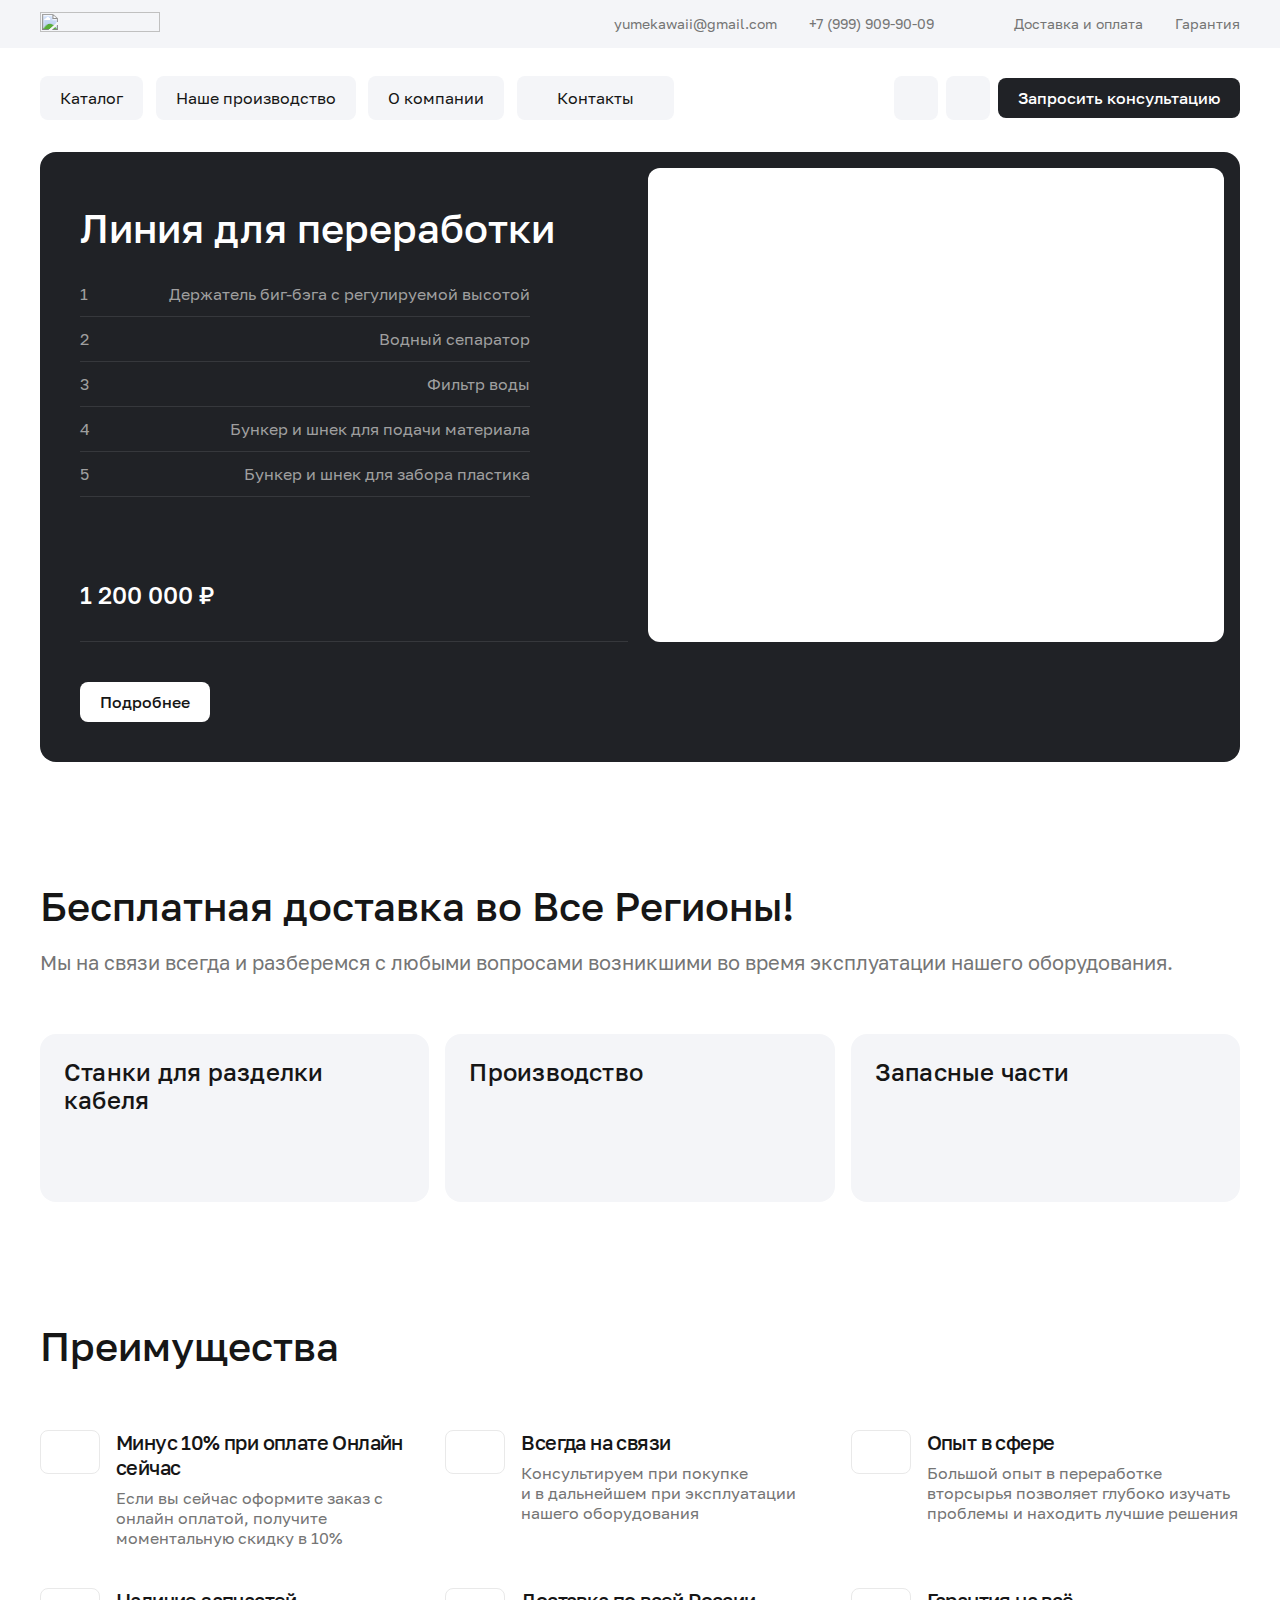
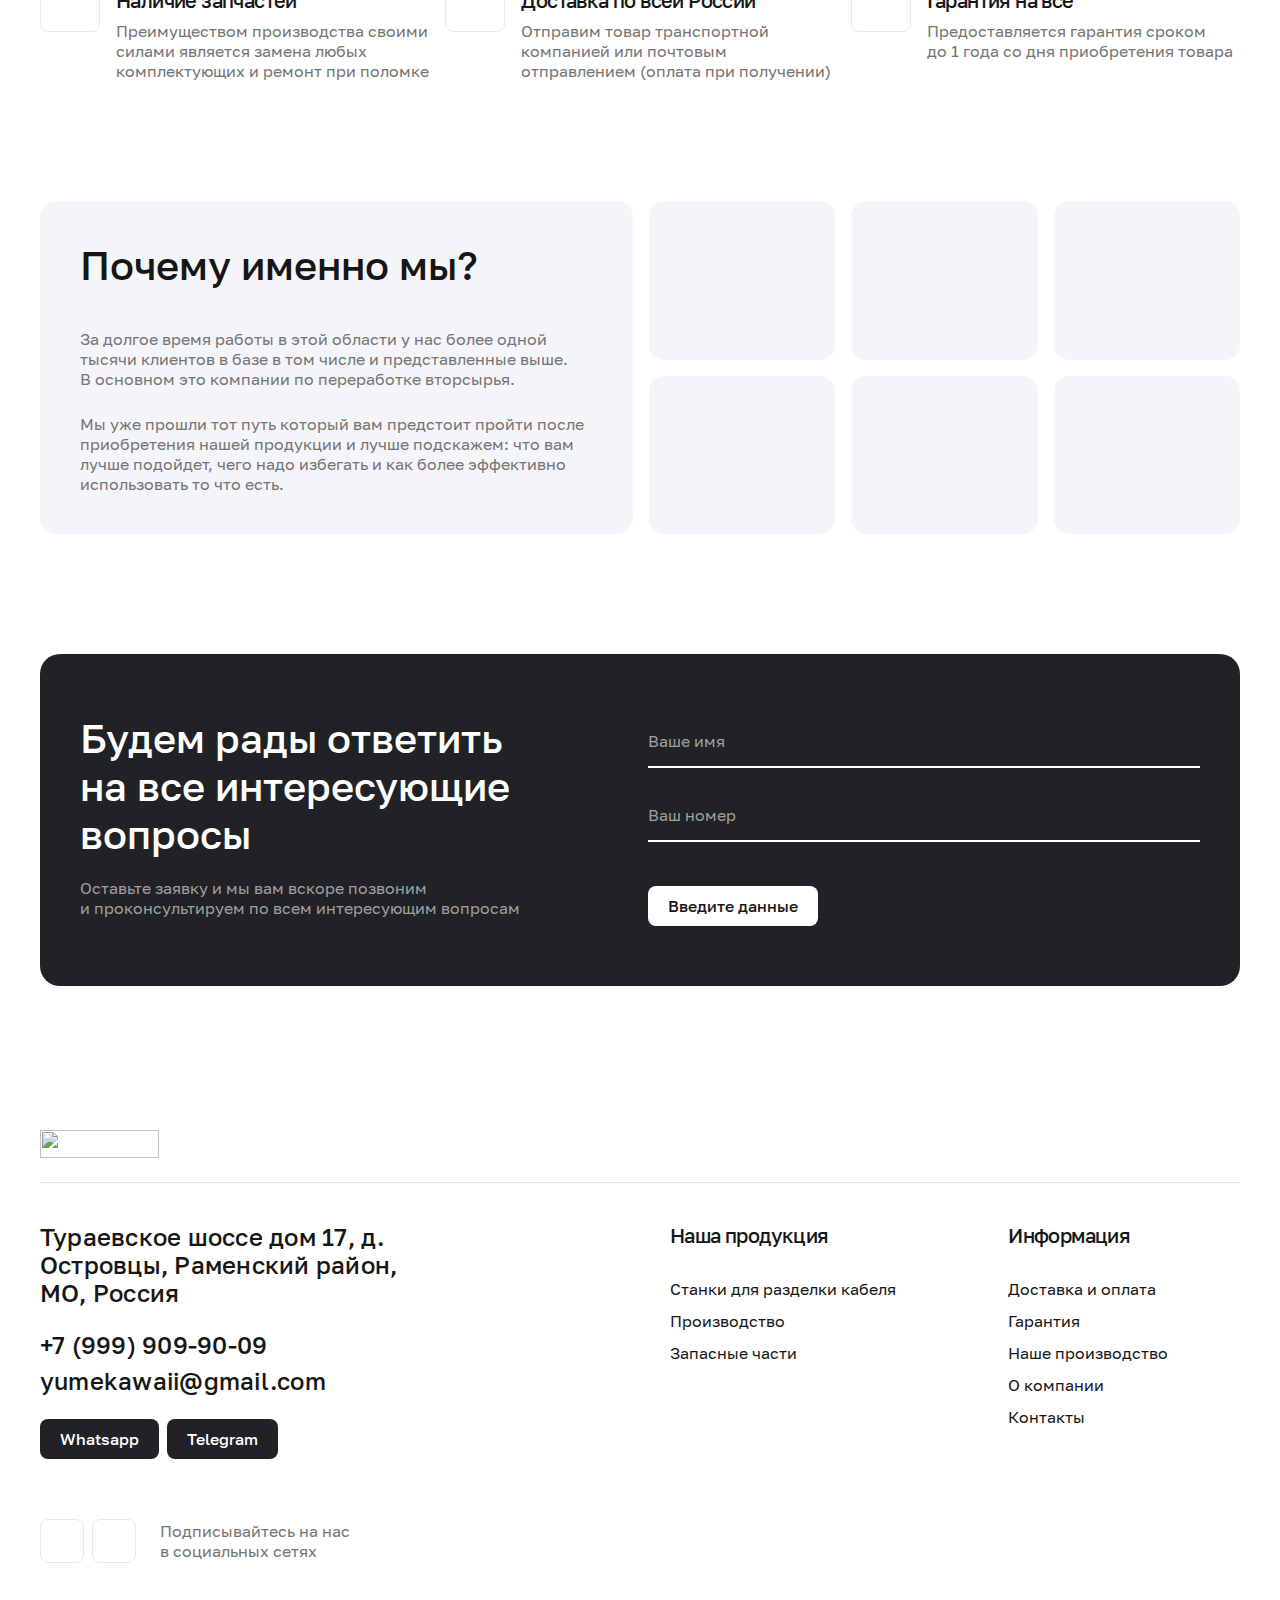
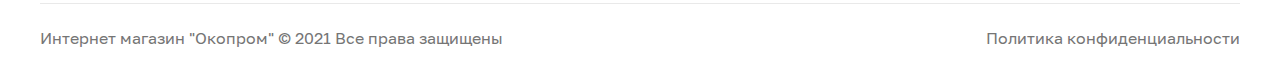
==== commit 2e35c627: "third commit" ====
--- a/index.html
+++ b/index.html
@@ -9,452 +9,509 @@
     <link rel="stylesheet" type="text/css" href="css/style.css">
     <meta name="viewport" content="width=device-width, initial-scale=1.0">
 </head>
+
 <body>
-<div class="wrapper">
-<header class="header">
-    <div class="header__top pre-header">
-        <div class="pre-header__container">
-            <div class="pre-header__body">
-                <a href="index.htm" class="pre-header__logo"><img src="static/okoprom/img/new.svg" alt=""></a>
-                <div class="pre-header__info">
-                    <div class="pre-header__contacts">
-                        <a href="mailto:yumekawaii@gmail.com" class="pre-header__contact">yumekawaii@gmail.com</a>
-                        <a href="tel:+79999099009" class="pre-header__contact">+7 (999) 909-90-09</a>
-                    </div>
-                    <div data-da=".menu__body, 670, 1" class="pre-header__links">
-                        <a href="dostavka-i-oplata/index.htm" class="pre-header__link">Доставка и оплата</a>
-                        <a href="garantiya/index.htm" class="pre-header__link">Гарантия</a>
+    <div class="wrapper">
+        <header class="header">
+            <div class="header__top pre-header">
+                <div class="pre-header__container">
+                    <div class="pre-header__body">
+                        <a href="index.htm" class="pre-header__logo"><img src="static/okoprom/img/new.svg" alt=""></a>
+                        <div class="pre-header__info">
+                            <div class="pre-header__contacts">
+                                <a href="mailto:yumekawaii@gmail.com"
+                                    class="pre-header__contact">yumekawaii@gmail.com</a>
+                                <a href="tel:+79999099009" class="pre-header__contact">+7 (999) 909-90-09</a>
+                            </div>
+                            <div data-da=".menu__body, 670, 1" class="pre-header__links">
+                                <a href="dostavka-i-oplata/index.htm" class="pre-header__link">Доставка и оплата</a>
+                                <a href="garantiya/index.htm" class="pre-header__link">Гарантия</a>
+                            </div>
+                        </div>
                     </div>
                 </div>
             </div>
-        </div>
-    </div>
-
-    <div class="header__main-row">
-        <div class="header__container">
-            <div class="header__body">
-                <div class="header__menu menu">
-                    <button type="button" class="menu__icon icon-menu"><span></span></button>
-                    <nav class="menu__body">
-                        <ul class="menu__list">
-                            <li class="menu__item"><a href="catalog/Stanki-dlia-razdelki-kabelia/index.htm">Каталог</a></li>
-                            <li class="menu__item"><a href="catalog/Separatory-Drobilki-dlia-kabelia/index.htm">Наше
-                                производство</a></li>
-                            <li class="menu__item"><a href="o-kompanii/index.htm">О компании</a></li>
-                            <li class="menu__item"><a class="menu__item" href="contacts/index.htm">Контакты</a></li>
-                        </ul>
-                    </nav>
-                </div>
-                <div data-da=".header__btn-wrapper, 870, first" class="header__buttons">
-                    <div class="header__button header__button--search">
-                        <form action="/search/" class="search-header">
-                            <input autocomplete="off" type="text" name="form[]" data-error="Ошибка" placeholder="Поиск" class="search-header__input">
-                            <button type="submit" class="search-header__button icon icon--filled">
-                                <svg width="24" height="24">
-                                    <use xlink:href="/static/okoprom/img/icons/icons.svg#svg-search"></use>
-                                </svg>
+
+            <div class="header__main-row">
+                <div class="header__container">
+                    <div class="header__body">
+                        <div class="header__menu menu">
+                            <button type="button" class="menu__icon icon-menu"><span></span></button>
+                            <nav class="menu__body">
+                                <ul class="menu__list">
+                                    <li class="menu__item"><a
+                                            href="catalog/Stanki-dlia-razdelki-kabelia/index.htm">Каталог</a></li>
+                                    <li class="menu__item"><a
+                                            href="catalog/Separatory-Drobilki-dlia-kabelia/index.htm">Наше
+                                            производство</a></li>
+                                    <li class="menu__item"><a href="o-kompanii/index.htm">О компании</a></li>
+                                    <li class="menu__item"><a class="menu__item" href="contacts/index.htm">Контакты</a>
+                                    </li>
+                                </ul>
+                            </nav>
+                        </div>
+                        <div data-da=".header__btn-wrapper, 870, first" class="header__buttons">
+                            <div class="header__button header__button--search">
+                                <form action="/search/" class="search-header">
+                                    <input autocomplete="off" type="text" name="form[]" data-error="Ошибка"
+                                        placeholder="Поиск" class="search-header__input">
+                                    <button type="submit" class="search-header__button icon icon--filled">
+                                        <svg width="24" height="24">
+                                            <use xlink:href="/static/okoprom/img/icons/icons.svg#svg-search"></use>
+                                        </svg>
+                                    </button>
+                                </form>
+                            </div>
+                            <button type="button" class="header__button header__button--cart icon icon--filled"
+                                onclick="location.href='/cart';" style="cursor: pointer;">
+                                <svg class="show-default" width="24" height="24">
+                                    <use xlink:href="/static/okoprom/img/icons/icons.svg#svg-cart"></use>
+                                </svg>
+                                <svg class="show-search-bar" width="24" height="24">
+                                    <use xlink:href="/static/okoprom/img/icons/icons.svg#svg-close"></use>
+                                </svg>
+                            </button>
+                            <div data-da=".header__menu, 1180, last " class="header__btn-wrapper get_contact_button">
+                                <button data-da=".menu__body, 670, last" type="button"
+                                    class="header__button header__button--get-consult button button--black get_contact_button"
+                                    data-popup=".popup--contact-us">Запросить консультацию
+                                </button>
+                            </div>
+                        </div>
+                    </div>
+                </div>
+            </div>
+        </header>
+        <main class="page">
+
+
+
+
+            <section class="page__hero hero">
+                <div class="hero__container">
+                    <div class="hero__slider">
+                        <div class="hero__swiper">
+
+
+
+                            <div class="hero__slide slide-hero">
+                                <div class="slide-hero__body">
+                                    <div class="slide-hero__image">
+
+                                        <picture>
+                                            <source type="image/webp"
+                                                data-srcset="/media/slider/images/2022/05/26/%D0%9E%D0%B1%D0%B7%D0%BE%D1%80_%D0%9B%D0%B8%D0%BD%D0%B8%D0%B8.png">
+                                            <img src="media/slider/images/2022/05/26/%D0%9E%D0%B1%D0%B7%D0%BE%D1%80_%D0%9B%D0%B8%D0%BD%D0%B8%D0%B8.png"
+                                                data-src="/media/slider/images/2022/05/26/%D0%9E%D0%B1%D0%B7%D0%BE%D1%80_%D0%9B%D0%B8%D0%BD%D0%B8%D0%B8.png"
+                                                alt="">
+                                        </picture>
+
+                                    </div>
+                                    <div class="slide-hero__descr">
+                                        <h2 class="slide-hero__title title">Линия для переработки</h2>
+
+
+
+                                        <div class="slide-hero__info">
+
+
+
+                                            <div class="slide-hero__row">
+                                                <span class="slide-hero__name"> 1 </span>
+                                                <span class="slide-hero__value">Держатель биг-бэга с регулируемой
+                                                    высотой</span>
+                                            </div>
+
+
+
+                                            <div class="slide-hero__row">
+                                                <span class="slide-hero__name"> 2 </span>
+                                                <span class="slide-hero__value">Водный сепаратор</span>
+                                            </div>
+
+
+
+                                            <div class="slide-hero__row">
+                                                <span class="slide-hero__name"> 3 </span>
+                                                <span class="slide-hero__value">Фильтр воды</span>
+                                            </div>
+
+
+
+                                            <div class="slide-hero__row">
+                                                <span class="slide-hero__name"> 4 </span>
+                                                <span class="slide-hero__value">Бункер и шнек для подачи
+                                                    материала</span>
+                                            </div>
+
+
+
+                                            <div class="slide-hero__row">
+                                                <span class="slide-hero__name"> 5 </span>
+                                                <span class="slide-hero__value">Бункер и шнек для забора пластика</span>
+                                            </div>
+
+
+
+                                        </div>
+                                        <div class="slide-hero__price">1 200 000 ₽</div>
+                                    </div>
+                                </div>
+                                <div class="slide-hero__bottom">
+                                    <button href=""
+                                        onclick="location.href='https://okoprom.ru/catalog/product/liniya-dlya-pererabotki-kabelya-i-othodov/'"
+                                        type="button" class="slide-hero__button button button--white">Подробнее
+                                    </button>
+                                </div>
+                            </div>
+
+
+                        </div>
+                        <div class="hero__controls">
+                            <button type="button" class="hero__arrow hero__arrow--next icon icon--filled">
+                                <svg width="20" height="20">
+                                    <use xlink:href="/static/okoprom/img/icons/icons.svg#svg-arr-right"></use>
+                                </svg>
+                            </button>
+                            <button type="button" class="hero__arrow hero__arrow--prev icon icon--filled">
+                                <svg width="20" height="20">
+                                    <use xlink:href="/static/okoprom/img/icons/icons.svg#svg-arr-left"></use>
+                                </svg>
+                            </button>
+                        </div>
+                    </div>
+                </div>
+            </section>
+
+
+
+            <!-- /.hero -->
+            <section class="page__assortment assortment">
+                <div class="assortment__container">
+                    <h2 class="assortment__title title">Бесплатная доставка во Все Регионы!</h2>
+
+
+                    <p class="assortment__descr">Мы на связи всегда и разберемся с любыми вопросами возникшими во время
+                        эксплуатации нашего оборудования.</p>
+                    <div class="assortment__body">
+
+
+                        <a href="catalog/Stanki-dlia-razdelki-kabelia/index.htm" class="assortment__item">
+                            <h3 class="assortment__label">Станки для разделки кабеля</h3>
+
+                            <div class="assortment__image">
+                                <picture>
+                                    <source data-srcset="/media/categories/images/2022/04/04/3_transparen.png"
+                                        type="image/webp">
+                                    <img src="#" data-src="/media/categories/images/2022/04/04/3_transparen.png" alt="">
+                                </picture>
+                            </div>
+
+                        </a>
+
+                        <a href="catalog/Separatory-Drobilki-dlia-kabelia/index.htm" class="assortment__item">
+                            <h3 class="assortment__label">Производство</h3>
+
+                            <div class="assortment__image">
+                                <picture>
+                                    <source data-srcset="/media/categories/images/2022/04/04/2_transparen.png"
+                                        type="image/webp">
+                                    <img src="#" data-src="/media/categories/images/2022/04/04/2_transparen.png" alt="">
+                                </picture>
+                            </div>
+
+                        </a>
+
+                        <a href="catalog/Zapasnye-chasti/index.htm" class="assortment__item">
+                            <h3 class="assortment__label">Запасные части</h3>
+
+                            <div class="assortment__image">
+                                <picture>
+                                    <source
+                                        data-srcset="/media/categories/images/2022/04/04/11_transparen_transparen.png"
+                                        type="image/webp">
+                                    <img src="#"
+                                        data-src="/media/categories/images/2022/04/04/11_transparen_transparen.png"
+                                        alt="">
+                                </picture>
+                            </div>
+
+                        </a>
+
+                    </div>
+                </div>
+            </section>
+            <!-- /.assortment -->
+
+
+
+
+            <!-- /.assortment -->
+            <section class="page__benefits benefits">
+                <div class="benefits__container">
+                    <h2 class="benefits__title title">Преимущества</h2>
+                    <div class="benefits__body">
+                        <div class="benefits__item">
+                            <div class="benefits__icon icon icon--outline">
+                                <svg width="20" height="20">
+                                    <use xlink:href="/static/okoprom/img/icons/icons.svg#svg-rent"></use>
+                                </svg>
+                            </div>
+                            <div class="benefits__info">
+                                <h4 class="benefits__label">Минус 10% при оплате Онлайн сейчас</h4>
+                                <p class="benefits__descr">Если вы сейчас оформите заказ с онлайн оплатой,
+                                    получите моментальную скидку в 10%</p>
+                            </div>
+                        </div>
+                        <div class="benefits__item">
+                            <div class="benefits__icon icon icon--outline">
+                                <svg width="20" height="20">
+                                    <use xlink:href="/static/okoprom/img/icons/icons.svg#svg-service"></use>
+                                </svg>
+                            </div>
+                            <div class="benefits__info">
+                                <h4 class="benefits__label">Всегда на связи</h4>
+                                <p class="benefits__descr">Консультируем при покупке и в дальнейшем при эксплуатации
+                                    нашего
+                                    оборудования</p>
+                            </div>
+                        </div>
+
+                        <div class="benefits__item">
+                            <div class="benefits__icon icon icon--outline">
+                                <svg width="20" height="20">
+                                    <use xlink:href="/static/okoprom/img/icons/icons.svg#svg-case"></use>
+                                </svg>
+                            </div>
+                            <div class="benefits__info">
+                                <h4 class="benefits__label">Опыт в сфере</h4>
+                                <p class="benefits__descr">Большой опыт в переработке вторсырья позволяет глубоко
+                                    изучать
+                                    проблемы и находить лучшие решения</p>
+                            </div>
+                        </div>
+
+                        <div class="benefits__item">
+                            <div class="benefits__icon icon icon--outline">
+                                <svg width="20" height="20">
+                                    <use xlink:href="/static/okoprom/img/icons/icons.svg#svg-settings"></use>
+                                </svg>
+                            </div>
+                            <div class="benefits__info">
+                                <h4 class="benefits__label">Наличие запчастей</h4>
+                                <p class="benefits__descr">Преимуществом производства своими силами является замена
+                                    любых
+                                    комплектующих и ремонт при поломке</p>
+                            </div>
+                        </div>
+
+                        <div class="benefits__item">
+                            <div class="benefits__icon icon icon--outline">
+                                <svg width="20" height="20">
+                                    <use xlink:href="/static/okoprom/img/icons/icons.svg#svg-delivery"></use>
+                                </svg>
+                            </div>
+                            <div class="benefits__info">
+                                <h4 class="benefits__label">Доставка по всей России</h4>
+                                <p class="benefits__descr">Отправим товар транспортной компанией или почтовым
+                                    отправлением
+                                    (оплата при получении)</p>
+                            </div>
+                        </div>
+
+
+                        <div class="benefits__item">
+                            <div class="benefits__icon icon icon--outline">
+                                <svg width="20" height="20">
+                                    <use xlink:href="/static/okoprom/img/icons/icons.svg#svg-guarantee"></use>
+                                </svg>
+                            </div>
+                            <div class="benefits__info">
+                                <h4 class="benefits__label">Гарантия на всё</h4>
+                                <p class="benefits__descr">Предоставляется гарантия сроком до 1 года со дня приобретения
+                                    товара</p>
+                            </div>
+                        </div>
+
+                    </div>
+                </div>
+            </section>
+            <!-- /.benefits -->
+            <!-- /.why-us -->
+            <section class="page__why-us why-us">
+                <div class="why-us__container">
+                    <div class="why-us__body">
+                        <div class="why-us__info">
+                            <h2 class="why-us__title title">Почему именно мы?</h2>
+                            <div class="why-us__descr">
+                                <p>За долгое время работы в этой области у нас более одной тысячи клиентов в базе в том
+                                    числе
+                                    и представленные выше. В основном это компании по переработке вторсырья.</p>
+                                <p>Мы уже прошли тот путь который вам предстоит пройти после приобретения нашей
+                                    продукции
+                                    и лучше подскажем: что вам лучше подойдет, чего надо избегать и как более эффективно
+                                    использовать то что есть.</p>
+                            </div>
+                        </div>
+                        <div class="why-us__partners">
+                            <div class="why-us__item">
+                                <picture>
+                                    <source data-srcset="/static/okoprom/img/why-us/why-us-01.webp" type="image/webp">
+                                    <img src="#" data-src="/static/okoprom/img/why-us/why-us-01.png" alt="">
+                                </picture>
+                            </div>
+                            <div class="why-us__item">
+                                <picture>
+                                    <source data-srcset="/static/okoprom/img/why-us/why-us-02.webp" type="image/webp">
+                                    <img src="#" data-src="/static/okoprom/img/why-us/why-us-02.png" alt="">
+                                </picture>
+                            </div>
+                            <div class="why-us__item">
+                                <picture>
+                                    <source data-srcset="/static/okoprom/img/why-us/why-us-03.webp" type="image/webp">
+                                    <img src="#" data-src="/static/okoprom/img/why-us/why-us-03.png" alt="">
+                                </picture>
+                            </div>
+                            <div class="why-us__item">
+                                <picture>
+                                    <source data-srcset="/static/okoprom/img/why-us/why-us-04.webp" type="image/webp">
+                                    <img src="#" data-src="/static/okoprom/img/why-us/why-us-04.png" alt="">
+                                </picture>
+                            </div>
+                            <div class="why-us__item">
+                                <img src="#" data-src="/static/okoprom/img/why-us/why-us-05.svg" alt="">
+                            </div>
+                            <div class="why-us__item">
+                                <img src="#" data-src="/static/okoprom/img/why-us/why-us-06.svg" alt="">
+                            </div>
+                        </div>
+                    </div>
+                </div>
+            </section>
+            <!-- /.why-us -->
+            <section class="page__contact-us contact-us">
+                <div class="contact-us__container">
+                    <div class="contact-us__body">
+                        <div class="contact-us__info">
+                            <h2 class="contact-us__title title">Будем рады ответить на все интересующие вопросы</h2>
+                            <p class="contact-us__descr">Оставьте заявку и мы вам вскоре позвоним и проконсультируем по
+                                всем
+                                интересующим вопросам</p>
+                        </div>
+                        <form action="/contacts/save/" method="post" class="contact-us__form form-contact">
+                            <input type="hidden" name="csrfmiddlewaretoken"
+                                value="YthsAdtGxzn7RtP4TtVwfwI3IUtwF3rsmvSzLV3aeBX3KovDW7qaBHvQptuKw07h">
+                            <div class="form-contact__row">
+                                <label for="name" class="form-contact__label">Ваше имя </label>
+                                <input type="text" name="name" class="input name-of" id="name" autocomplete="off"
+                                    name="form[]" data-error="Ошибка" placeholder="" data-required="" data-validate=""
+                                    maxlength="200" required="">
+                            </div>
+                            <div class="form-contact__row">
+                                <label for="phone" class="form-contact__label">Ваш номер </label>
+                                <input type="tel" name="phone" class="input js-phone" id="user-phone" autocomplete="off"
+                                    name="form[]" data-error="Ошибка" placeholder="" data-required="" data-validate=""
+                                    maxlength="20">
+                            </div>
+
+
+
+
+
+                            <button disabled="" type="submit"
+                                class="form-contact__button button button--white popup_button_send"
+                                onclick="ym(52613806,'reachGoal','consult')">Введите данные
                             </button>
                         </form>
                     </div>
-                    <button type="button" class="header__button header__button--cart icon icon--filled" onclick="location.href='/cart';" style="cursor: pointer;">
-                        <svg class="show-default" width="24" height="24">
-                            <use xlink:href="/static/okoprom/img/icons/icons.svg#svg-cart"></use>
-                        </svg>
-                        <svg class="show-search-bar" width="24" height="24">
-                            <use xlink:href="/static/okoprom/img/icons/icons.svg#svg-close"></use>
-                        </svg>
-                    </button>
-                    <div data-da=".header__menu, 1180, last " class="header__btn-wrapper get_contact_button">
-                        <button data-da=".menu__body, 670, last" type="button" class="header__button header__button--get-consult button button--black get_contact_button" data-popup=".popup--contact-us">Запросить консультацию
-                        </button>
-                    </div>
-                </div>
+                </div>
+
+            </section>
+
+
+        </main>
+
+
+        <footer class="footer">
+            <div class="footer__container">
+                <div class="footer__top">
+                    <a href="index.htm" class="footer__logo"><img width="119" height="28"
+                            src="static/okoprom/img/logo.svg" alt=""></a>
+                </div>
+                <div class="footer__main">
+                    <div class="footer__info">
+                        <address class="footer__address">Тураевское шоссе дом 17, д. Островцы, Раменский район, МО,
+                            Россия
+                        </address>
+                        <a href="tel:+79999099009" class="footer__link-contact footer__link-contact--phone">+7 (999)
+                            909-90-09</a>
+                        <a href="mailto:yumekawaii@gmail.com"
+                            class="footer__link-contact footer__link-contact--mail">yumekawaii@gmail.com</a>
+                        <div class="footer__social">
+                            <a href="https://wa.me/79959006626" onclick="ym(52613806,'reachGoal','social-nets')"
+                                class="footer__button button button--black">Whatsapp</a>
+                            <a href="https://t.me/Okoprom" onclick="ym(52613806,'reachGoal','social-nets')"
+                                class="footer__button button button--black">Telegram</a>
+                        </div>
+                        <div class="footer__subscribe subscribe">
+                            <a href="#" class="subscribe__link icon icon--outline">
+                                <svg width="24" height="24">
+                                    <use xlink:href="/static/okoprom/img/icons/icons.svg#svg-instagram"></use>
+                                </svg>
+                            </a>
+                            <a href="#" class="subscribe__link icon icon--outline">
+                                <svg width="24" height="24">
+                                    <use xlink:href="/static/okoprom/img/icons/icons.svg#svg-youtube"></use>
+                                </svg>
+                            </a>
+                            <p class="subscribe__text">Подписывайтесь на нас в&nbsp;социальных сетях</p>
+                        </div>
+                    </div>
+                    <div class="footer__links">
+                        <div class="footer__column">
+                            <h4 class="footer__caption">Наша продукция</h4>
+                            <ul class="footer__list">
+
+
+                                <li class="footer__link-list"><a
+                                        href="catalog/Stanki-dlia-razdelki-kabelia/index.htm">Станки для разделки
+                                        кабеля</a></li>
+
+                                <li class="footer__link-list"><a
+                                        href="catalog/Separatory-Drobilki-dlia-kabelia/index.htm">Производство</a></li>
+
+                                <li class="footer__link-list"><a href="catalog/Zapasnye-chasti/index.htm">Запасные
+                                        части</a></li>
+
+                            </ul>
+                        </div>
+                        <div class="footer__column">
+                            <h4 class="footer__caption">Информация</h4>
+                            <ul class="footer__list">
+                                <li class="footer__link-list"><a href="dostavka-i-oplata/index.htm">Доставка и
+                                        оплата</a></li>
+                                <li class="footer__link-list"><a href="garantiya/index.htm">Гарантия</a></li>
+
+                                <li class="footer__link-list"><a href="catalog/all/index.htm">Наше производство</a></li>
+                                <li class="footer__link-list"><a href="o-kompanii/index.htm">О компании</a></li>
+                                <li class="footer__link-list"><a href="contacts/index.htm">Контакты</a></li>
+                            </ul>
+                        </div>
+                    </div>
+                </div>
+                <div class="footer__bottom">
+                    <div class="footer__copyrith">Интернет магазин "Окопром" © 2021 <br> Все права защищены</div>
+                    <a href="#" class="footer__politic">Политика конфиденциальности</a>
+                </div>
+
             </div>
-        </div>
+        </footer>
+
     </div>
-</header>
-<main class="page">
-        
-    
-
-
-<section class="page__hero hero">
-    <div class="hero__container">
-        <div class="hero__slider">
-            <div class="hero__swiper">
-                
-                
-                    
-                    <div class="hero__slide slide-hero">
-                        <div class="slide-hero__body">
-                            <div class="slide-hero__image">
-                                    
-                                        <picture><source type="image/webp" data-srcset="/media/slider/images/2022/05/26/%D0%9E%D0%B1%D0%B7%D0%BE%D1%80_%D0%9B%D0%B8%D0%BD%D0%B8%D0%B8.png"><img src="media/slider/images/2022/05/26/%D0%9E%D0%B1%D0%B7%D0%BE%D1%80_%D0%9B%D0%B8%D0%BD%D0%B8%D0%B8.png" data-src="/media/slider/images/2022/05/26/%D0%9E%D0%B1%D0%B7%D0%BE%D1%80_%D0%9B%D0%B8%D0%BD%D0%B8%D0%B8.png" alt=""></picture>
-                                    
-                            </div>
-                            <div class="slide-hero__descr">
-                                <h2 class="slide-hero__title title">Линия для переработки</h2>
-
-
-
-                                <div class="slide-hero__info">
-                                
-                                    
-                                        
-                                    <div class="slide-hero__row">
-                                        <span class="slide-hero__name"> 1 </span>
-                                        <span class="slide-hero__value">Держатель биг-бэга с регулируемой высотой</span>
-                                    </div>
-                                        
-                                        
-                                        
-                                    <div class="slide-hero__row">
-                                        <span class="slide-hero__name"> 2 </span>
-                                        <span class="slide-hero__value">Водный сепаратор</span>
-                                    </div>
-                                        
-                                        
-                                        
-                                    <div class="slide-hero__row">
-                                        <span class="slide-hero__name"> 3 </span>
-                                        <span class="slide-hero__value">Фильтр воды</span>
-                                    </div>
-                                        
-                                        
-                                        
-                                    <div class="slide-hero__row">
-                                        <span class="slide-hero__name"> 4 </span>
-                                        <span class="slide-hero__value">Бункер и шнек для подачи материала</span>
-                                    </div>
-                                        
-                                        
-                                        
-                                    <div class="slide-hero__row">
-                                        <span class="slide-hero__name"> 5 </span>
-                                        <span class="slide-hero__value">Бункер и шнек для забора пластика</span>
-                                    </div>
-                                        
-                                        
-
-                                </div>
-                                <div class="slide-hero__price">1 200 000 ₽</div>
-                            </div>
-                        </div>
-                        <div class="slide-hero__bottom">
-                            <button href="" onclick="location.href='https://okoprom.ru/catalog/product/liniya-dlya-pererabotki-kabelya-i-othodov/'" type="button" class="slide-hero__button button button--white">Подробнее
-                            </button>
-                        </div>
-                    </div>
-            
-                
-            </div>
-            <div class="hero__controls">
-                <button type="button" class="hero__arrow hero__arrow--next icon icon--filled">
-                    <svg width="20" height="20">
-                        <use xlink:href="/static/okoprom/img/icons/icons.svg#svg-arr-right"></use>
-                    </svg>
-                </button>
-                <button type="button" class="hero__arrow hero__arrow--prev icon icon--filled">
-                    <svg width="20" height="20">
-                        <use xlink:href="/static/okoprom/img/icons/icons.svg#svg-arr-left"></use>
-                    </svg>
-                </button>
-            </div>
-        </div>
-    </div>
-</section>
-
-
-        
-    <!-- /.hero -->
-    <section class="page__assortment assortment">
-        <div class="assortment__container">
-            <h2 class="assortment__title title">Бесплатная доставка во Все Регионы!</h2>
-            
-            
-            <p class="assortment__descr">Мы на связи всегда и разберемся с любыми вопросами возникшими во время
-                эксплуатации нашего оборудования.</p>
-            <div class="assortment__body">
-                
-                
-                    <a href="catalog/Stanki-dlia-razdelki-kabelia/index.htm" class="assortment__item">
-                        <h3 class="assortment__label">Станки для разделки кабеля</h3>
-                        
-                            <div class="assortment__image">
-                                <picture>
-                                    <source data-srcset="/media/categories/images/2022/04/04/3_transparen.png" type="image/webp">
-                                    <img src="#" data-src="/media/categories/images/2022/04/04/3_transparen.png" alt=""></picture>
-                            </div>
-                        
-                    </a>
-                
-                    <a href="catalog/Separatory-Drobilki-dlia-kabelia/index.htm" class="assortment__item">
-                        <h3 class="assortment__label">Производство</h3>
-                        
-                            <div class="assortment__image">
-                                <picture>
-                                    <source data-srcset="/media/categories/images/2022/04/04/2_transparen.png" type="image/webp">
-                                    <img src="#" data-src="/media/categories/images/2022/04/04/2_transparen.png" alt=""></picture>
-                            </div>
-                        
-                    </a>
-                
-                    <a href="catalog/Zapasnye-chasti/index.htm" class="assortment__item">
-                        <h3 class="assortment__label">Запасные части</h3>
-                        
-                            <div class="assortment__image">
-                                <picture>
-                                    <source data-srcset="/media/categories/images/2022/04/04/11_transparen_transparen.png" type="image/webp">
-                                    <img src="#" data-src="/media/categories/images/2022/04/04/11_transparen_transparen.png" alt=""></picture>
-                            </div>
-                        
-                    </a>
-                
-            </div>
-        </div>
-    </section>
-    <!-- /.assortment -->
-
-
-
-        
-    <!-- /.assortment -->
-    <section class="page__benefits benefits">
-        <div class="benefits__container">
-            <h2 class="benefits__title title">Преимущества</h2>
-            <div class="benefits__body">
-                <div class="benefits__item">
-                    <div class="benefits__icon icon icon--outline">
-                        <svg width="20" height="20">
-                            <use xlink:href="/static/okoprom/img/icons/icons.svg#svg-rent"></use>
-                        </svg>
-                    </div>
-                    <div class="benefits__info">
-                        <h4 class="benefits__label">Минус 10% при оплате Онлайн сейчас</h4>
-                        <p class="benefits__descr">Если вы сейчас оформите заказ с онлайн оплатой,
-                            получите моментальную скидку в 10%</p>
-                    </div>
-                </div>
-                <div class="benefits__item">
-                    <div class="benefits__icon icon icon--outline">
-                        <svg width="20" height="20">
-                            <use xlink:href="/static/okoprom/img/icons/icons.svg#svg-service"></use>
-                        </svg>
-                    </div>
-                    <div class="benefits__info">
-                        <h4 class="benefits__label">Всегда на связи</h4>
-                        <p class="benefits__descr">Консультируем при покупке и в дальнейшем при эксплуатации нашего
-                            оборудования</p>
-                    </div>
-                </div>
-
-                <div class="benefits__item">
-                    <div class="benefits__icon icon icon--outline">
-                        <svg width="20" height="20">
-                            <use xlink:href="/static/okoprom/img/icons/icons.svg#svg-case"></use>
-                        </svg>
-                    </div>
-                    <div class="benefits__info">
-                        <h4 class="benefits__label">Опыт в сфере</h4>
-                        <p class="benefits__descr">Большой опыт в переработке вторсырья позволяет глубоко изучать
-                            проблемы и находить лучшие решения</p>
-                    </div>
-                </div>
-
-                <div class="benefits__item">
-                    <div class="benefits__icon icon icon--outline">
-                        <svg width="20" height="20">
-                            <use xlink:href="/static/okoprom/img/icons/icons.svg#svg-settings"></use>
-                        </svg>
-                    </div>
-                    <div class="benefits__info">
-                        <h4 class="benefits__label">Наличие запчастей</h4>
-                        <p class="benefits__descr">Преимуществом производства своими силами является замена любых
-                            комплектующих и ремонт при поломке</p>
-                    </div>
-                </div>
-
-                <div class="benefits__item">
-                    <div class="benefits__icon icon icon--outline">
-                        <svg width="20" height="20">
-                            <use xlink:href="/static/okoprom/img/icons/icons.svg#svg-delivery"></use>
-                        </svg>
-                    </div>
-                    <div class="benefits__info">
-                        <h4 class="benefits__label">Доставка по всей России</h4>
-                        <p class="benefits__descr">Отправим товар транспортной компанией или почтовым отправлением
-                            (оплата при получении)</p>
-                    </div>
-                </div>
-
-
-                <div class="benefits__item">
-                    <div class="benefits__icon icon icon--outline">
-                        <svg width="20" height="20">
-                            <use xlink:href="/static/okoprom/img/icons/icons.svg#svg-guarantee"></use>
-                        </svg>
-                    </div>
-                    <div class="benefits__info">
-                        <h4 class="benefits__label">Гарантия на всё</h4>
-                        <p class="benefits__descr">Предоставляется гарантия сроком до 1 года со дня приобретения
-                            товара</p>
-                    </div>
-                </div>
-
-            </div>
-        </div>
-    </section>
-    <!-- /.benefits -->
-    <!-- /.why-us -->
-    <section class="page__why-us why-us">
-        <div class="why-us__container">
-            <div class="why-us__body">
-                <div class="why-us__info">
-                    <h2 class="why-us__title title">Почему именно мы?</h2>
-                    <div class="why-us__descr">
-                        <p>За долгое время работы в этой области у нас более одной тысячи клиентов в базе в том числе
-                            и представленные выше. В основном это компании по переработке вторсырья.</p>
-                        <p>Мы уже прошли тот путь который вам предстоит пройти после приобретения нашей продукции
-                            и лучше подскажем: что вам лучше подойдет, чего надо избегать и как более эффективно
-                            использовать то что есть.</p>
-                    </div>
-                </div>
-                <div class="why-us__partners">
-                    <div class="why-us__item">
-                        <picture>
-                            <source data-srcset="/static/okoprom/img/why-us/why-us-01.webp" type="image/webp">
-                            <img src="#" data-src="/static/okoprom/img/why-us/why-us-01.png" alt=""></picture>
-                    </div>
-                    <div class="why-us__item">
-                        <picture>
-                            <source data-srcset="/static/okoprom/img/why-us/why-us-02.webp" type="image/webp">
-                            <img src="#" data-src="/static/okoprom/img/why-us/why-us-02.png" alt=""></picture>
-                    </div>
-                    <div class="why-us__item">
-                        <picture>
-                            <source data-srcset="/static/okoprom/img/why-us/why-us-03.webp" type="image/webp">
-                            <img src="#" data-src="/static/okoprom/img/why-us/why-us-03.png" alt=""></picture>
-                    </div>
-                    <div class="why-us__item">
-                        <picture>
-                            <source data-srcset="/static/okoprom/img/why-us/why-us-04.webp" type="image/webp">
-                            <img src="#" data-src="/static/okoprom/img/why-us/why-us-04.png" alt=""></picture>
-                    </div>
-                    <div class="why-us__item">
-                        <img src="#" data-src="/static/okoprom/img/why-us/why-us-05.svg" alt="">
-                    </div>
-                    <div class="why-us__item">
-                        <img src="#" data-src="/static/okoprom/img/why-us/why-us-06.svg" alt="">
-                    </div>
-                </div>
-            </div>
-        </div>
-    </section>
-    <!-- /.why-us -->
-    <section class="page__contact-us contact-us">
-        <div class="contact-us__container">
-            <div class="contact-us__body">
-                <div class="contact-us__info">
-                    <h2 class="contact-us__title title">Будем рады ответить на все интересующие вопросы</h2>
-                    <p class="contact-us__descr">Оставьте заявку и мы вам вскоре позвоним и проконсультируем по всем
-                        интересующим вопросам</p>
-                </div>
-                <form action="/contacts/save/" method="post" class="contact-us__form form-contact">
-                    <input type="hidden" name="csrfmiddlewaretoken" value="YthsAdtGxzn7RtP4TtVwfwI3IUtwF3rsmvSzLV3aeBX3KovDW7qaBHvQptuKw07h">
-                    <div class="form-contact__row">
-                        <label for="name" class="form-contact__label">Ваше имя </label>
-                        <input type="text" name="name" class="input name-of" id="name" autocomplete="off" name="form[]" data-error="Ошибка" placeholder="" data-required="" data-validate="" maxlength="200" required="">
-                    </div>
-                    <div class="form-contact__row">
-                        <label for="phone" class="form-contact__label">Ваш номер </label>
-                        <input type="tel" name="phone" class="input js-phone" id="user-phone" autocomplete="off" name="form[]" data-error="Ошибка" placeholder="" data-required="" data-validate="" maxlength="20">
-                    </div>
-                    
-                    
-                    
-                    
-                    
-                    <button disabled="" type="submit" class="form-contact__button button button--white popup_button_send" onclick="ym(52613806,'reachGoal','consult')">Введите данные
-                    </button>
-                </form>
-            </div>
-        </div>
-
-    </section>
-
-
-    </main>
-    
-
-<footer class="footer">
-    <div class="footer__container">
-        <div class="footer__top">
-            <a href="index.htm" class="footer__logo"><img width="119" height="28" src="static/okoprom/img/logo.svg" alt=""></a>
-        </div>
-        <div class="footer__main">
-            <div class="footer__info">
-                <address class="footer__address">Тураевское шоссе дом 17, д. Островцы, Раменский район, МО, Россия
-                </address>
-                <a href="tel:+79999099009" class="footer__link-contact footer__link-contact--phone">+7 (999) 909-90-09</a>
-                <a href="mailto:yumekawaii@gmail.com" class="footer__link-contact footer__link-contact--mail">yumekawaii@gmail.com</a>
-                <div class="footer__social">
-                    <a href="https://wa.me/79959006626" onclick="ym(52613806,'reachGoal','social-nets')" class="footer__button button button--black">Whatsapp</a>
-                    <a href="https://t.me/Okoprom" onclick="ym(52613806,'reachGoal','social-nets')" class="footer__button button button--black">Telegram</a>
-                </div>
-                <div class="footer__subscribe subscribe">
-                    <a href="#" class="subscribe__link icon icon--outline">
-                        <svg width="24" height="24">
-                            <use xlink:href="/static/okoprom/img/icons/icons.svg#svg-instagram"></use>
-                        </svg>
-                    </a>
-                    <a href="#" class="subscribe__link icon icon--outline">
-                        <svg width="24" height="24">
-                            <use xlink:href="/static/okoprom/img/icons/icons.svg#svg-youtube"></use>
-                        </svg>
-                    </a>
-                    <p class="subscribe__text">Подписывайтесь на нас в&nbsp;социальных сетях</p>
-                </div>
-            </div>
-            <div class="footer__links">
-                <div class="footer__column">
-                    <h4 class="footer__caption">Наша продукция</h4>
-                    <ul class="footer__list">
-                        
-                        
-                            <li class="footer__link-list"><a href="catalog/Stanki-dlia-razdelki-kabelia/index.htm">Станки для разделки кабеля</a></li>
-                        
-                            <li class="footer__link-list"><a href="catalog/Separatory-Drobilki-dlia-kabelia/index.htm">Производство</a></li>
-                        
-                            <li class="footer__link-list"><a href="catalog/Zapasnye-chasti/index.htm">Запасные части</a></li>
-                        
-                    </ul>
-                </div>
-                <div class="footer__column">
-                    <h4 class="footer__caption">Информация</h4>
-                    <ul class="footer__list">
-                        <li class="footer__link-list"><a href="dostavka-i-oplata/index.htm">Доставка и оплата</a></li>
-                        <li class="footer__link-list"><a href="garantiya/index.htm">Гарантия</a></li>
-                        
-                        <li class="footer__link-list"><a href="catalog/all/index.htm">Наше производство</a></li>
-                        <li class="footer__link-list"><a href="o-kompanii/index.htm">О компании</a></li>
-                        <li class="footer__link-list"><a href="contacts/index.htm">Контакты</a></li>
-                    </ul>
-                </div>
-            </div>
-        </div>
-        <div class="footer__bottom">
-            <div class="footer__copyrith">Интернет магазин "Окопром" © 2021 <br> Все права защищены</div>
-            <a href="#" class="footer__politic">Политика конфиденциальности</a>
-        </div>
-
-    </div>
-</footer>
-
-</div>
-
-<script type="text/javascript" src="js/app_v2.js"></script>
+
+    <script type="text/javascript" src="js/app_v2.js"></script>
 
 
 </body>
 
-</html>
+</html>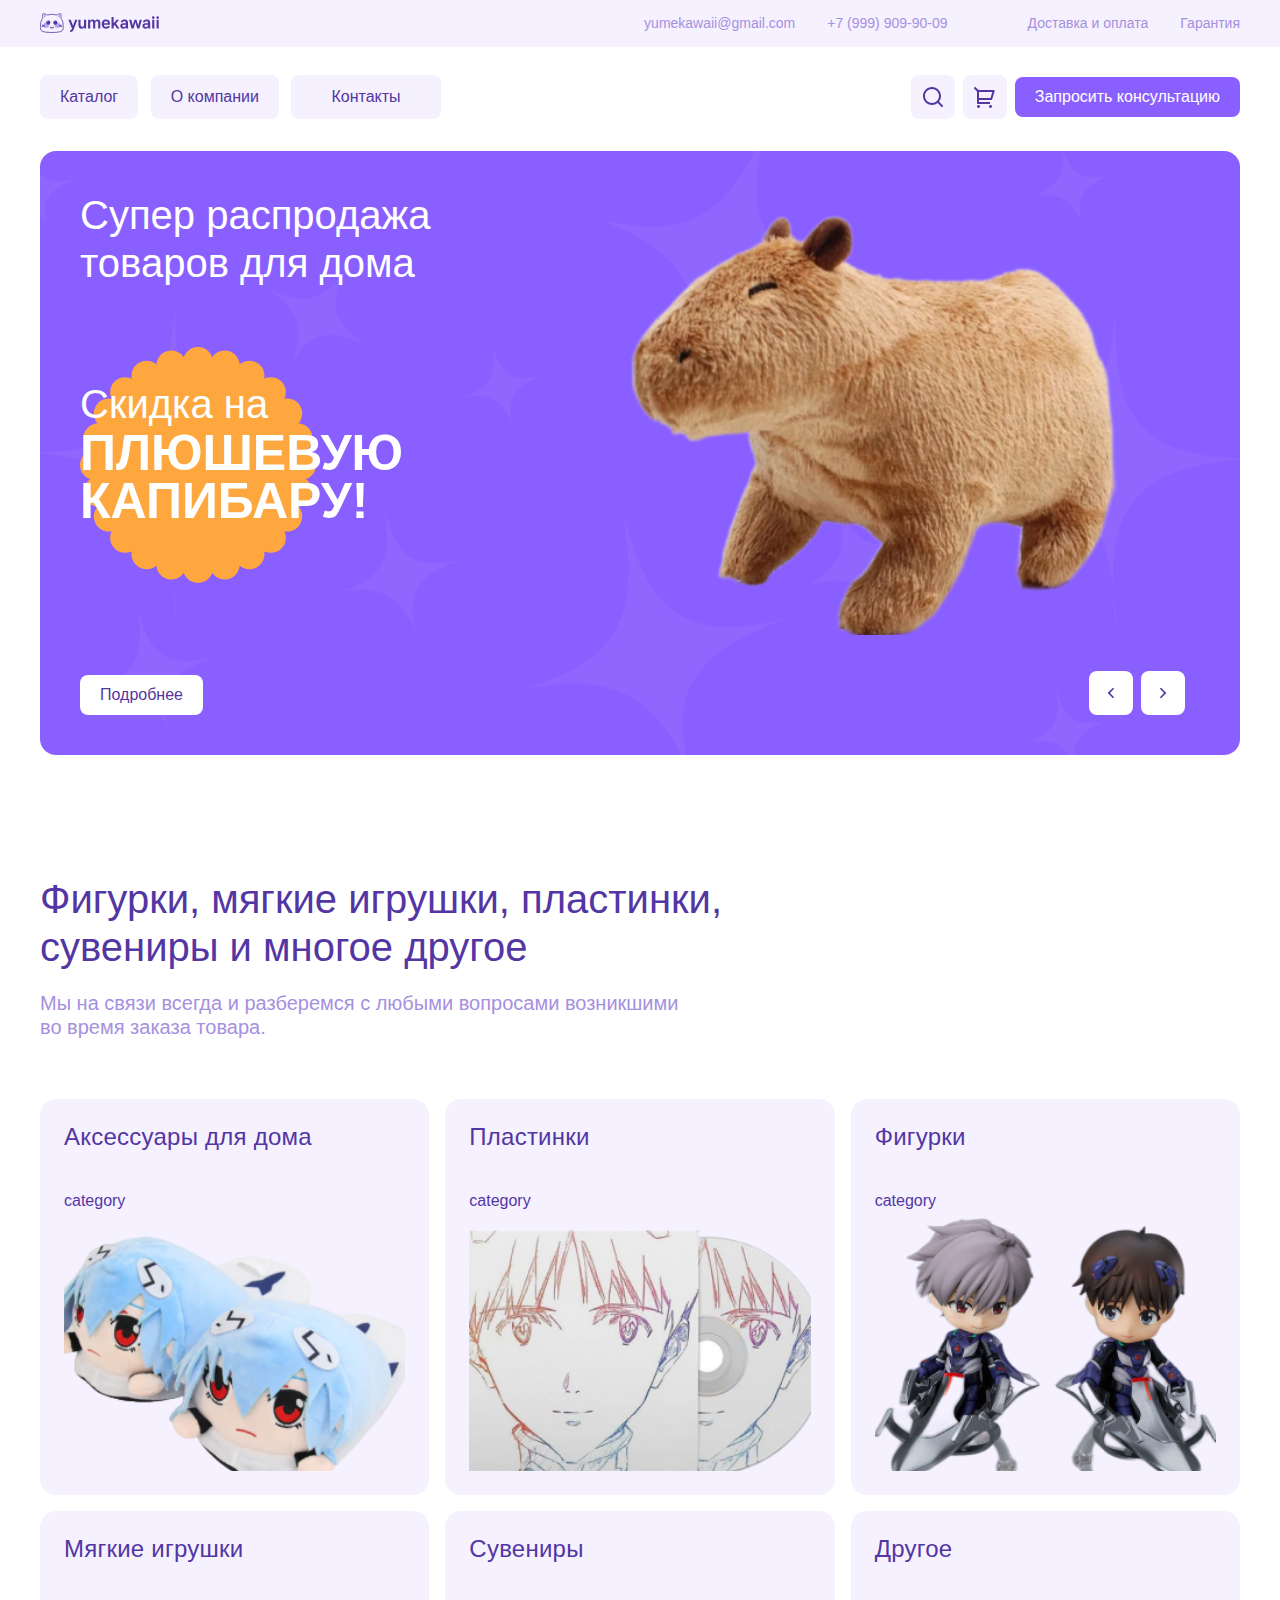
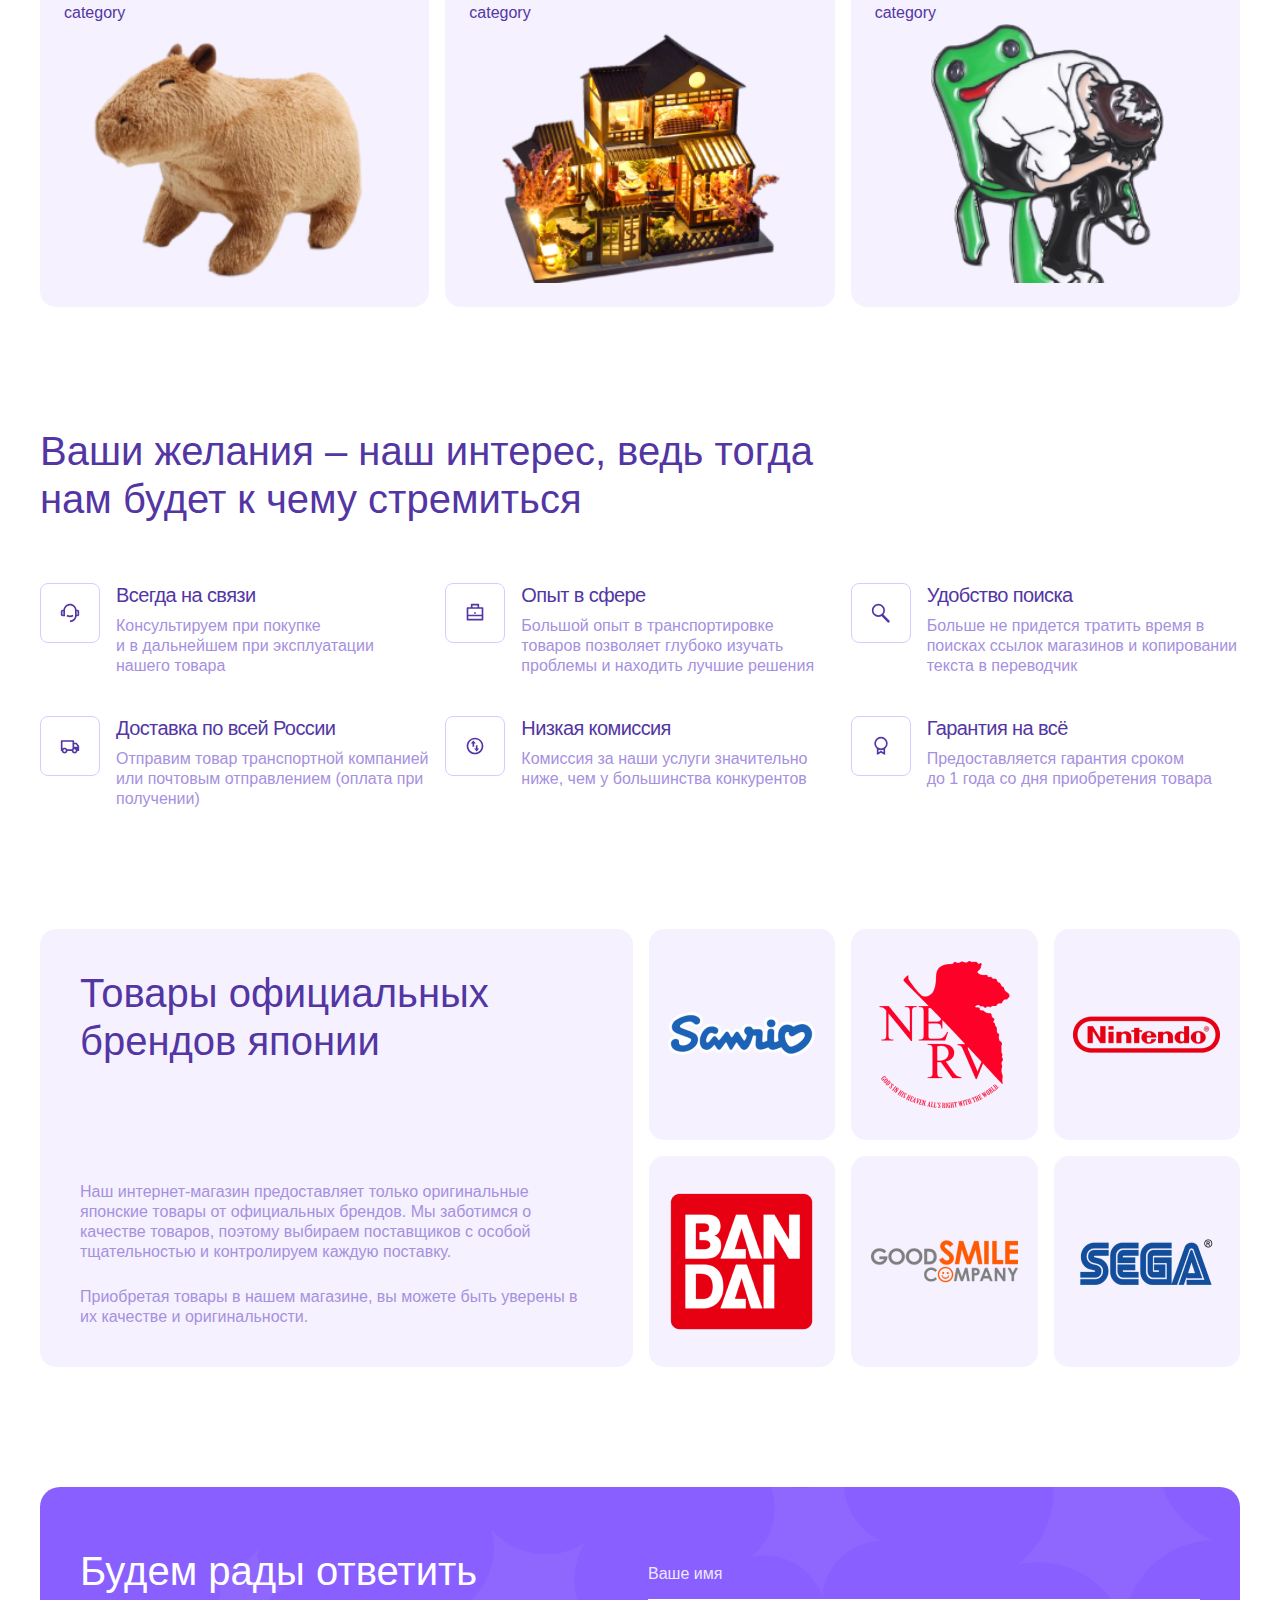
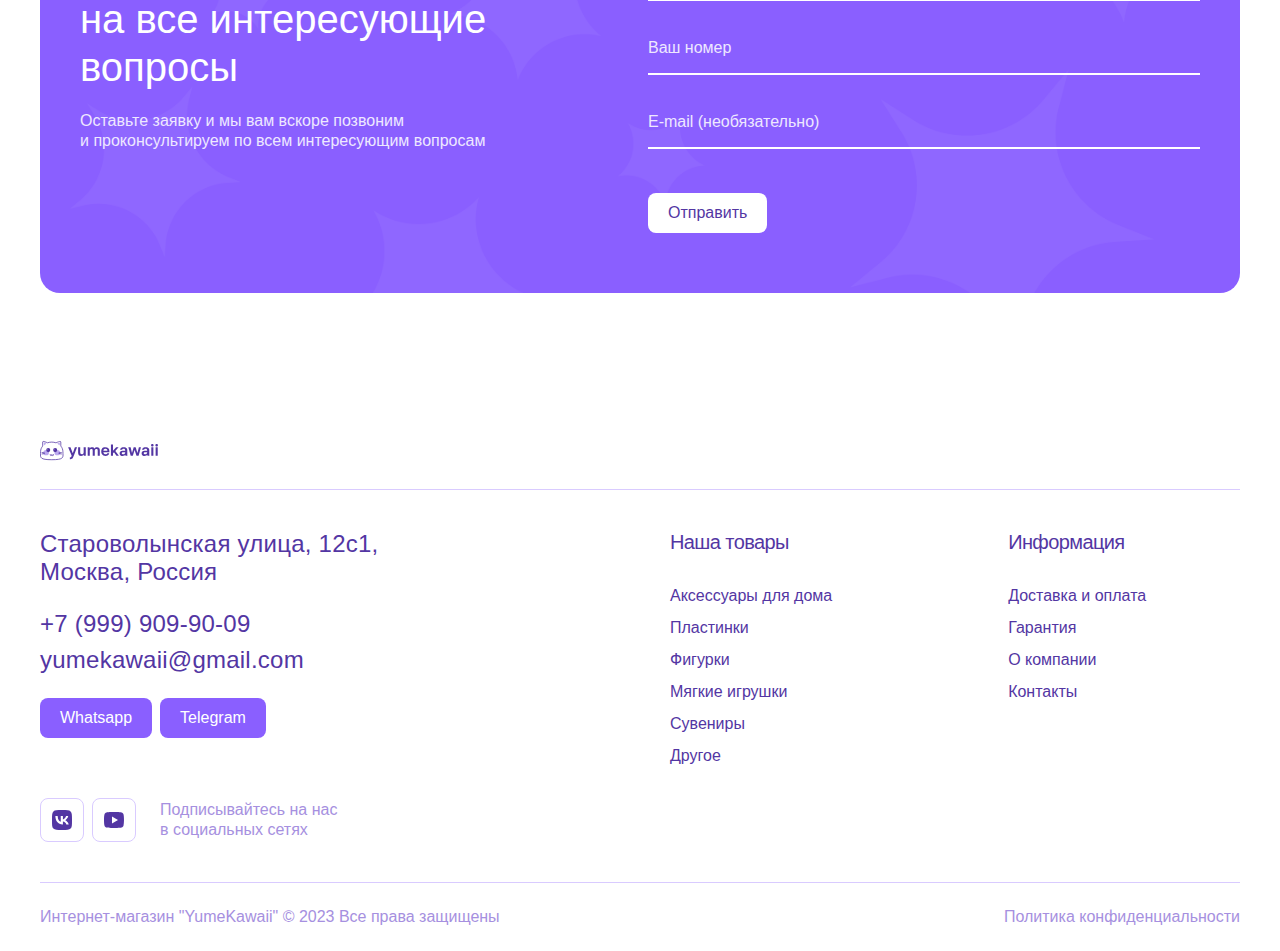
==== commit 60939b36: "main" ====
--- a/index.html
+++ b/index.html
@@ -1,517 +1,434 @@
 <!DOCTYPE html>
 <html lang="ru">
-
+<!-- Данные о сайте, метаданные и подключение стилей и иконок -->
 <head>
     <meta charset="utf-8">
     <meta name="format-detection" content="telephone=no">
     <title>yumekawaii</title>
-    <link rel="icon" href="img/logo_small.png" type="image/x-icon">
+    <link rel="icon" href="img/favicon.png" type="image/png">
     <link rel="stylesheet" type="text/css" href="css/style.css">
     <meta name="viewport" content="width=device-width, initial-scale=1.0">
 </head>
-
+<!-- Начало сайта -->
 <body>
+    <!-- Хеадер -->
     <div class="wrapper">
         <header class="header">
+            <!-- Верхний хеадер -->
             <div class="header__top pre-header">
                 <div class="pre-header__container">
                     <div class="pre-header__body">
-                        <a href="index.htm" class="pre-header__logo"><img src="static/okoprom/img/new.svg" alt=""></a>
+                        <a href="index.html" class="pre-header__logo full_logo"><img src="img/logo.svg" alt="logo"></a>
+                        <a href="index.html" class="pre-header__logo small_logo"><img src="img/logo_small.svg" alt="small_logo"></a>
                         <div class="pre-header__info">
                             <div class="pre-header__contacts">
                                 <a href="mailto:yumekawaii@gmail.com"
                                     class="pre-header__contact">yumekawaii@gmail.com</a>
                                 <a href="tel:+79999099009" class="pre-header__contact">+7 (999) 909-90-09</a>
                             </div>
-                            <div data-da=".menu__body, 670, 1" class="pre-header__links">
-                                <a href="dostavka-i-oplata/index.htm" class="pre-header__link">Доставка и оплата</a>
-                                <a href="garantiya/index.htm" class="pre-header__link">Гарантия</a>
+                            <div class="pre-header__links">
+                                <a href="dostavka-i-oplata.html" class="pre-header__link">Доставка и оплата</a>
+                                <a href="garantiya.html" class="pre-header__link">Гарантия</a>
                             </div>
                         </div>
                     </div>
                 </div>
             </div>
-
+            <!-- Нижний хеадер -->
             <div class="header__main-row">
                 <div class="header__container">
-                    <div class="header__body">
+                    <!-- Скрытый хеадер под мобилку -->
+                    <div class="header__body header__table">
                         <div class="header__menu menu">
+                            <div class="header__buttons">
+                                <div class="header__button header__button--search">
+                                    <button type="submit" class="search-header__button icon icon--filled">
+                                        <svg width="24" height="24">
+                                            <use href="img/icons/icons.svg#svg-search"></use>
+                                        </svg>
+                                    </button>
+                                </div>
+                                <a type="button"  href="cart.html"class="header__button header__button--cart icon icon--filled">
+                                    <svg class="show-default" width="24" height="24">
+                                        <use href="img/icons/icons.svg#svg-cart"></use>
+                                    </svg>
+                                </a>
+                            </div>
                             <button type="button" class="menu__icon icon-menu"><span></span></button>
+                        </div>
+                    </div>
+                    <!-- Хеадер под десктоп -->
+                    <div class="header__body header__desktop">
+                        <div class="header__menu menu">
                             <nav class="menu__body">
                                 <ul class="menu__list">
                                     <li class="menu__item"><a
-                                            href="catalog/Stanki-dlia-razdelki-kabelia/index.htm">Каталог</a></li>
-                                    <li class="menu__item"><a
-                                            href="catalog/Separatory-Drobilki-dlia-kabelia/index.htm">Наше
-                                            производство</a></li>
-                                    <li class="menu__item"><a href="o-kompanii/index.htm">О компании</a></li>
-                                    <li class="menu__item"><a class="menu__item" href="contacts/index.htm">Контакты</a>
+                                            href="catalog.html">Каталог</a></li>
+                                    <li class="menu__item"><a href="o-kompanii.html">О компании</a></li>
+                                    <li class="menu__item"><a class="menu__item" href="contacts.html">Контакты</a>
                                     </li>
                                 </ul>
                             </nav>
                         </div>
-                        <div data-da=".header__btn-wrapper, 870, first" class="header__buttons">
+                        <div class="header__buttons">
                             <div class="header__button header__button--search">
-                                <form action="/search/" class="search-header">
-                                    <input autocomplete="off" type="text" name="form[]" data-error="Ошибка"
-                                        placeholder="Поиск" class="search-header__input">
-                                    <button type="submit" class="search-header__button icon icon--filled">
-                                        <svg width="24" height="24">
-                                            <use xlink:href="/static/okoprom/img/icons/icons.svg#svg-search"></use>
-                                        </svg>
-                                    </button>
-                                </form>
-                            </div>
-                            <button type="button" class="header__button header__button--cart icon icon--filled"
-                                onclick="location.href='/cart';" style="cursor: pointer;">
+                                <button type="submit" class="search-header__button icon icon--filled">
+                                    <svg width="24" height="24">
+                                        <use href="img/icons/icons.svg#svg-search"></use>
+                                    </svg>
+                                </button>
+                            </div>
+                            <a class="header__button header__button--cart icon icon--filled" href="cart.html">
                                 <svg class="show-default" width="24" height="24">
-                                    <use xlink:href="/static/okoprom/img/icons/icons.svg#svg-cart"></use>
-                                </svg>
-                                <svg class="show-search-bar" width="24" height="24">
-                                    <use xlink:href="/static/okoprom/img/icons/icons.svg#svg-close"></use>
-                                </svg>
-                            </button>
-                            <div data-da=".header__menu, 1180, last " class="header__btn-wrapper get_contact_button">
-                                <button data-da=".menu__body, 670, last" type="button"
-                                    class="header__button header__button--get-consult button button--black get_contact_button"
-                                    data-popup=".popup--contact-us">Запросить консультацию
-                                </button>
+                                    <use href="img/icons/icons.svg#svg-cart"></use>
+                                </svg>
+                            </a>
+                            <div class="header__btn-wrapper get_contact_button">
+                                <a class="header__button header__button--get-consult button button--purpl get_contact_button">
+                                    Запросить консультацию
+                                </a>
                             </div>
                         </div>
                     </div>
                 </div>
             </div>
         </header>
+        <!-- Страница сайта -->
         <main class="page">
-
-
-
-
+            <!-- Секция слайдера -->
             <section class="page__hero hero">
                 <div class="hero__container">
                     <div class="hero__slider">
                         <div class="hero__swiper">
-
-
-
                             <div class="hero__slide slide-hero">
+                                <!-- Блок текста -->
                                 <div class="slide-hero__body">
-                                    <div class="slide-hero__image">
-
-                                        <picture>
-                                            <source type="image/webp"
-                                                data-srcset="/media/slider/images/2022/05/26/%D0%9E%D0%B1%D0%B7%D0%BE%D1%80_%D0%9B%D0%B8%D0%BD%D0%B8%D0%B8.png">
-                                            <img src="media/slider/images/2022/05/26/%D0%9E%D0%B1%D0%B7%D0%BE%D1%80_%D0%9B%D0%B8%D0%BD%D0%B8%D0%B8.png"
-                                                data-src="/media/slider/images/2022/05/26/%D0%9E%D0%B1%D0%B7%D0%BE%D1%80_%D0%9B%D0%B8%D0%BD%D0%B8%D0%B8.png"
-                                                alt="">
-                                        </picture>
-
+                                    <div class="slide-hero__descr">
+                                        <h2 class="slide-hero__title title">Супер распродажа товаров для дома</h2>
+                                        <div class="slide-hero__info">
+                                            <div class="slide-hero__mark">
+                                                <p class="slide-hero__txt">
+                                                    Скидка на
+                                                </p>
+                                                <p class="slide-hero__sale">
+                                                    ПЛЮШЕВУЮ КАПИБАРУ!
+                                                </p>
+                                            </div>
+                                            <!-- SVG элемент текста -->
+                                            <svg xmlns="http://www.w3.org/2000/svg" width="236" height="236" viewBox="0 0 236 236" fill="none">
+                                                <path d="M15 118H221M18.5107 91.3415L217.491 144.658M28.8002 66.5L207.201 169.5M45.1687 45.1681L190.833 190.832M66.501 28.7993L169.501 207.201M91.3426 18.5097L144.659 217.49M118.001 15L118.001 221M144.659 18.5097L91.3428 217.49M169.502 28.7993L66.5015 207.201M190.832 45.1681L45.1685 190.832M207.201 66.5L28.8002 169.5M217.491 91.3415L18.5102 144.658M200.082 117.768C200.082 163.228 163.229 200.081 117.769 200.081C72.3091 200.081 35.4565 163.228 35.4565 117.768C35.4565 72.3079 72.3091 35.4553 117.769 35.4553C163.229 35.4553 200.082 72.3079 200.082 117.768Z" stroke="#FFA73F" stroke-width="30" stroke-linecap="round" stroke-linejoin="round"/>
+                                            </svg>
+                                        </div>
                                     </div>
-                                    <div class="slide-hero__descr">
-                                        <h2 class="slide-hero__title title">Линия для переработки</h2>
-
-
-
-                                        <div class="slide-hero__info">
-
-
-
-                                            <div class="slide-hero__row">
-                                                <span class="slide-hero__name"> 1 </span>
-                                                <span class="slide-hero__value">Держатель биг-бэга с регулируемой
-                                                    высотой</span>
-                                            </div>
-
-
-
-                                            <div class="slide-hero__row">
-                                                <span class="slide-hero__name"> 2 </span>
-                                                <span class="slide-hero__value">Водный сепаратор</span>
-                                            </div>
-
-
-
-                                            <div class="slide-hero__row">
-                                                <span class="slide-hero__name"> 3 </span>
-                                                <span class="slide-hero__value">Фильтр воды</span>
-                                            </div>
-
-
-
-                                            <div class="slide-hero__row">
-                                                <span class="slide-hero__name"> 4 </span>
-                                                <span class="slide-hero__value">Бункер и шнек для подачи
-                                                    материала</span>
-                                            </div>
-
-
-
-                                            <div class="slide-hero__row">
-                                                <span class="slide-hero__name"> 5 </span>
-                                                <span class="slide-hero__value">Бункер и шнек для забора пластика</span>
-                                            </div>
-
-
-
-                                        </div>
-                                        <div class="slide-hero__price">1 200 000 ₽</div>
-                                    </div>
+                                    <!-- Кратинка продукта -->
+                                    <img src="img/products/product_01.png" alt="product_01">
                                 </div>
+                                <!-- Переход на страницу товара через JS -->
                                 <div class="slide-hero__bottom">
-                                    <button href=""
-                                        onclick="location.href='https://okoprom.ru/catalog/product/liniya-dlya-pererabotki-kabelya-i-othodov/'"
-                                        type="button" class="slide-hero__button button button--white">Подробнее
-                                    </button>
+                                    <button onclick="window.location.href='product.html'" class="slide-hero__button button button--white">Подробнее</button>
                                 </div>
                             </div>
-
-
-                        </div>
+                        </div>
+                        <!-- Кнопки управления слайдера -->
                         <div class="hero__controls">
                             <button type="button" class="hero__arrow hero__arrow--next icon icon--filled">
                                 <svg width="20" height="20">
-                                    <use xlink:href="/static/okoprom/img/icons/icons.svg#svg-arr-right"></use>
+                                    <use href="img/icons/icons.svg#svg-arr-right"></use>
                                 </svg>
                             </button>
                             <button type="button" class="hero__arrow hero__arrow--prev icon icon--filled">
                                 <svg width="20" height="20">
-                                    <use xlink:href="/static/okoprom/img/icons/icons.svg#svg-arr-left"></use>
+                                    <use href="img/icons/icons.svg#svg-arr-left"></use>
                                 </svg>
                             </button>
                         </div>
                     </div>
                 </div>
             </section>
-
-
-
-            <!-- /.hero -->
+            <!-- Блок категорий товара -->
             <section class="page__assortment assortment">
                 <div class="assortment__container">
-                    <h2 class="assortment__title title">Бесплатная доставка во Все Регионы!</h2>
-
-
-                    <p class="assortment__descr">Мы на связи всегда и разберемся с любыми вопросами возникшими во время
-                        эксплуатации нашего оборудования.</p>
+                    <!-- Загаловок -->
+                    <div class="benefits__title">
+                        <h2 class="assortment__title title">Фигурки, мягкие игрушки, пластинки, сувениры и многое другое</h2>
+                    <p class="assortment__descr">Мы на связи всегда и разберемся с любыми вопросами возникшими во&nbsp;время&nbsp;заказа&nbsp;товара.</p>
+                    </div>
+                    <!-- Таблица товаров -->
                     <div class="assortment__body">
-
-
-                        <a href="catalog/Stanki-dlia-razdelki-kabelia/index.htm" class="assortment__item">
-                            <h3 class="assortment__label">Станки для разделки кабеля</h3>
-
-                            <div class="assortment__image">
-                                <picture>
-                                    <source data-srcset="/media/categories/images/2022/04/04/3_transparen.png"
-                                        type="image/webp">
-                                    <img src="#" data-src="/media/categories/images/2022/04/04/3_transparen.png" alt="">
-                                </picture>
-                            </div>
-
-                        </a>
-
-                        <a href="catalog/Separatory-Drobilki-dlia-kabelia/index.htm" class="assortment__item">
-                            <h3 class="assortment__label">Производство</h3>
-
-                            <div class="assortment__image">
-                                <picture>
-                                    <source data-srcset="/media/categories/images/2022/04/04/2_transparen.png"
-                                        type="image/webp">
-                                    <img src="#" data-src="/media/categories/images/2022/04/04/2_transparen.png" alt="">
-                                </picture>
-                            </div>
-
-                        </a>
-
-                        <a href="catalog/Zapasnye-chasti/index.htm" class="assortment__item">
-                            <h3 class="assortment__label">Запасные части</h3>
-
-                            <div class="assortment__image">
-                                <picture>
-                                    <source
-                                        data-srcset="/media/categories/images/2022/04/04/11_transparen_transparen.png"
-                                        type="image/webp">
-                                    <img src="#"
-                                        data-src="/media/categories/images/2022/04/04/11_transparen_transparen.png"
-                                        alt="">
-                                </picture>
-                            </div>
-
-                        </a>
-
+                        <!-- Ссылка, текст и изображение категории товаров -->
+                        <a href="catalog.html" class="assortment__item">
+                            <h3 class="assortment__label">Аксессуары для дома</h3>
+                            <div class="assortment__image">category
+                                <img src="img/category/category_01.png" alt="img/category/category_01.png">category
+                            </div>
+                        </a>
+                        <a href="catalog.html" class="assortment__item">
+                            <h3 class="assortment__label">Пластинки</h3>
+                            <div class="assortment__image">category
+                                <img src="img/category/category_02.png" alt="img/category/category_02.png">category
+                            </div>
+                        </a>
+                        <a href="catalog.html" class="assortment__item">
+                            <h3 class="assortment__label">Фигурки</h3>
+                            <div class="assortment__image">category
+                                <img src="img/category/category_03.png" alt="img/category/category_"0.png3>category
+                            </div>
+                        </a>
+                        <a href="catalog.html" class="assortment__item">
+                            <h3 class="assortment__label">Мягкие игрушки</h3>
+                            <div class="assortment__image">category
+                                <img src="img/category/category_04.png" alt="img/category/category_04.png">category
+                            </div>
+                        </a>
+                        <a href="catalog.html" class="assortment__item">
+                            <h3 class="assortment__label">Сувениры</h3>
+                            <div class="assortment__image">category
+                                <img src="img/category/category_05.png" alt="img/category/category_05.png">category
+                            </div>
+                        </a>
+                        <a href="catalog.html" class="assortment__item">
+                            <h3 class="assortment__label">Другое</h3>
+                            <div class="assortment__image">category
+                                <img src="img/category/category_06.png" alt="img/category/category_06.png">category
+                            </div>
+                        </a>
                     </div>
                 </div>
             </section>
-            <!-- /.assortment -->
-
-
-
-
-            <!-- /.assortment -->
+            <!-- Блок преимуществ -->
             <section class="page__benefits benefits">
                 <div class="benefits__container">
-                    <h2 class="benefits__title title">Преимущества</h2>
+                    <!-- Заголовок -->
+                    <h2 class="benefits__title title">Ваши желания – наш интерес, ведь тогда нам будет к чему стремиться</h2>
                     <div class="benefits__body">
-                        <div class="benefits__item">
-                            <div class="benefits__icon icon icon--outline">
-                                <svg width="20" height="20">
-                                    <use xlink:href="/static/okoprom/img/icons/icons.svg#svg-rent"></use>
-                                </svg>
-                            </div>
-                            <div class="benefits__info">
-                                <h4 class="benefits__label">Минус 10% при оплате Онлайн сейчас</h4>
-                                <p class="benefits__descr">Если вы сейчас оформите заказ с онлайн оплатой,
-                                    получите моментальную скидку в 10%</p>
-                            </div>
-                        </div>
-                        <div class="benefits__item">
-                            <div class="benefits__icon icon icon--outline">
-                                <svg width="20" height="20">
-                                    <use xlink:href="/static/okoprom/img/icons/icons.svg#svg-service"></use>
+                        <!-- Группа иконки и текста -->
+                        <div class="benefits__item">
+                            <div class="benefits__icon icon icon--outline">
+                                <svg width="20" height="20">
+                                    <use href="img/icons/icons.svg#svg-service"></use>
                                 </svg>
                             </div>
                             <div class="benefits__info">
                                 <h4 class="benefits__label">Всегда на связи</h4>
-                                <p class="benefits__descr">Консультируем при покупке и в дальнейшем при эксплуатации
-                                    нашего
-                                    оборудования</p>
+                                <p class="benefits__descr">Консультируем при покупке и в дальнейшем при эксплуатации нашего товара</p>
+                            </div>
+                        </div>
+                        <div class="benefits__item">
+                            <div class="benefits__icon icon icon--outline">
+                                <svg width="20" height="20">
+                                    <use href="img/icons/icons.svg#svg-case"></use>
+                                </svg>
+                            </div>
+                            <div class="benefits__info">
+                                <h4 class="benefits__label">Опыт в сфере</h4>
+                                <p class="benefits__descr">Большой опыт в транспортировке товаров позволяет глубоко изучать проблемы и находить лучшие решения</p>
+                            </div>
+                        </div>
+                        <div class="benefits__item">
+                            <div class="benefits__icon icon icon--outline">
+                                <svg width="20" height="20">
+                                    <use href="img/icons/icons.svg#svg-settings"></use>
+                                </svg>
+                            </div>
+                            <div class="benefits__info">
+                                <h4 class="benefits__label">Удобство поиска</h4>
+                                <p class="benefits__descr">Больше не придется тратить время в поисках ссылок магазинов и копировании текста в переводчик</p>
+                            </div>
+                        </div>
+                        <div class="benefits__item">
+                            <div class="benefits__icon icon icon--outline">
+                                <svg width="20" height="20">
+                                    <use href="img/icons/icons.svg#svg-delivery"></use>
+                                </svg>
+                            </div>
+                            <div class="benefits__info">
+                                <h4 class="benefits__label">Доставка по всей России</h4>
+                                <p class="benefits__descr">Отправим товар транспортной компанией или почтовым отправлением (оплата при получении)</p>
+                            </div>
+                        </div>
+                        <div class="benefits__item">
+                            <div class="benefits__icon icon icon--outline">
+                                <svg width="20" height="20">
+                                    <use href="img/icons/icons.svg#svg-rent"></use>
+                                </svg>
+                            </div>
+                            <div class="benefits__info">
+                                <h4 class="benefits__label">Низкая комиссия</h4>
+                                <p class="benefits__descr">Комиссия за наши услуги значительно ниже, чем у большинства конкурентов</p>
+                            </div>
+                        </div>
+                        <div class="benefits__item">
+                            <div class="benefits__icon icon icon--outline">
+                                <svg width="20" height="20">
+                                    <use href="img/icons/icons.svg#svg-guarantee"></use>
+                                </svg>
+                            </div>
+                            <div class="benefits__info">
+                                <h4 class="benefits__label">Гарантия на всё</h4>
+                                <p class="benefits__descr">Предоставляется гарантия сроком до 1 года со дня приобретения товара</p>
                             </div>
                         </div>
 
-                        <div class="benefits__item">
-                            <div class="benefits__icon icon icon--outline">
-                                <svg width="20" height="20">
-                                    <use xlink:href="/static/okoprom/img/icons/icons.svg#svg-case"></use>
-                                </svg>
-                            </div>
-                            <div class="benefits__info">
-                                <h4 class="benefits__label">Опыт в сфере</h4>
-                                <p class="benefits__descr">Большой опыт в переработке вторсырья позволяет глубоко
-                                    изучать
-                                    проблемы и находить лучшие решения</p>
-                            </div>
-                        </div>
-
-                        <div class="benefits__item">
-                            <div class="benefits__icon icon icon--outline">
-                                <svg width="20" height="20">
-                                    <use xlink:href="/static/okoprom/img/icons/icons.svg#svg-settings"></use>
-                                </svg>
-                            </div>
-                            <div class="benefits__info">
-                                <h4 class="benefits__label">Наличие запчастей</h4>
-                                <p class="benefits__descr">Преимуществом производства своими силами является замена
-                                    любых
-                                    комплектующих и ремонт при поломке</p>
-                            </div>
-                        </div>
-
-                        <div class="benefits__item">
-                            <div class="benefits__icon icon icon--outline">
-                                <svg width="20" height="20">
-                                    <use xlink:href="/static/okoprom/img/icons/icons.svg#svg-delivery"></use>
-                                </svg>
-                            </div>
-                            <div class="benefits__info">
-                                <h4 class="benefits__label">Доставка по всей России</h4>
-                                <p class="benefits__descr">Отправим товар транспортной компанией или почтовым
-                                    отправлением
-                                    (оплата при получении)</p>
-                            </div>
-                        </div>
-
-
-                        <div class="benefits__item">
-                            <div class="benefits__icon icon icon--outline">
-                                <svg width="20" height="20">
-                                    <use xlink:href="/static/okoprom/img/icons/icons.svg#svg-guarantee"></use>
-                                </svg>
-                            </div>
-                            <div class="benefits__info">
-                                <h4 class="benefits__label">Гарантия на всё</h4>
-                                <p class="benefits__descr">Предоставляется гарантия сроком до 1 года со дня приобретения
-                                    товара</p>
-                            </div>
-                        </div>
-
                     </div>
                 </div>
             </section>
-            <!-- /.benefits -->
-            <!-- /.why-us -->
+            <!-- Блок о товарах -->
             <section class="page__why-us why-us">
                 <div class="why-us__container">
                     <div class="why-us__body">
+                        <!-- Загаловок -->
                         <div class="why-us__info">
-                            <h2 class="why-us__title title">Почему именно мы?</h2>
+                            <h2 class="why-us__title title">Товары официальных брендов японии</h2>
                             <div class="why-us__descr">
-                                <p>За долгое время работы в этой области у нас более одной тысячи клиентов в базе в том
-                                    числе
-                                    и представленные выше. В основном это компании по переработке вторсырья.</p>
-                                <p>Мы уже прошли тот путь который вам предстоит пройти после приобретения нашей
-                                    продукции
-                                    и лучше подскажем: что вам лучше подойдет, чего надо избегать и как более эффективно
-                                    использовать то что есть.</p>
-                            </div>
-                        </div>
+                                <!-- Текст -->
+                                <p>Наш интернет-магазин предоставляет только оригинальные японские товары от официальных брендов.
+                                    Мы заботимся о качестве товаров, поэтому выбираем поставщиков с особой тщательностью и 
+                                    контролируем каждую поставку.</p>
+                                <p>Приобретая товары в нашем магазине, вы можете быть уверены в их качестве и оригинальности.</p>
+                            </div>
+                        </div>
+                        <!-- Таблица логотипов брендов -->
                         <div class="why-us__partners">
                             <div class="why-us__item">
-                                <picture>
-                                    <source data-srcset="/static/okoprom/img/why-us/why-us-01.webp" type="image/webp">
-                                    <img src="#" data-src="/static/okoprom/img/why-us/why-us-01.png" alt="">
-                                </picture>
-                            </div>
-                            <div class="why-us__item">
-                                <picture>
-                                    <source data-srcset="/static/okoprom/img/why-us/why-us-02.webp" type="image/webp">
-                                    <img src="#" data-src="/static/okoprom/img/why-us/why-us-02.png" alt="">
-                                </picture>
-                            </div>
-                            <div class="why-us__item">
-                                <picture>
-                                    <source data-srcset="/static/okoprom/img/why-us/why-us-03.webp" type="image/webp">
-                                    <img src="#" data-src="/static/okoprom/img/why-us/why-us-03.png" alt="">
-                                </picture>
-                            </div>
-                            <div class="why-us__item">
-                                <picture>
-                                    <source data-srcset="/static/okoprom/img/why-us/why-us-04.webp" type="image/webp">
-                                    <img src="#" data-src="/static/okoprom/img/why-us/why-us-04.png" alt="">
-                                </picture>
-                            </div>
-                            <div class="why-us__item">
-                                <img src="#" data-src="/static/okoprom/img/why-us/why-us-05.svg" alt="">
-                            </div>
-                            <div class="why-us__item">
-                                <img src="#" data-src="/static/okoprom/img/why-us/why-us-06.svg" alt="">
+                                    <img src="img/brand/brand_01.png" alt="img/brand/brand_01.png">
+                            </div>
+                            <div class="why-us__item">
+                                <img src="img/brand/brand_02.png" alt="img/brand/brand_02.png">
+                            </div>
+                            <div class="why-us__item">
+                                <img src="img/brand/brand_03.png" alt="img/brand/brand_03.png">
+                            </div>
+                            <div class="why-us__item">
+                                <img src="img/brand/brand_04.png" alt="img/brand/brand_04.png">
+                            </div>
+                            <div class="why-us__item">
+                                <img src="img/brand/brand_05.png" alt="img/brand/brand_05.png">
+                            </div>
+                            <div class="why-us__item">
+                                <img src="img/brand/brand_06.png" alt="img/brand/brand_06.png">
                             </div>
                         </div>
                     </div>
                 </div>
             </section>
-            <!-- /.why-us -->
+            <!-- Блок форма обратной связи -->
             <section class="page__contact-us contact-us">
                 <div class="contact-us__container">
                     <div class="contact-us__body">
+                        <!-- Заголовок -->
                         <div class="contact-us__info">
                             <h2 class="contact-us__title title">Будем рады ответить на все интересующие вопросы</h2>
-                            <p class="contact-us__descr">Оставьте заявку и мы вам вскоре позвоним и проконсультируем по
-                                всем
-                                интересующим вопросам</p>
-                        </div>
-                        <form action="/contacts/save/" method="post" class="contact-us__form form-contact">
-                            <input type="hidden" name="csrfmiddlewaretoken"
-                                value="YthsAdtGxzn7RtP4TtVwfwI3IUtwF3rsmvSzLV3aeBX3KovDW7qaBHvQptuKw07h">
+                            <p class="contact-us__descr">Оставьте заявку и мы вам вскоре позвоним и проконсультируем по всем интересующим вопросам</p>
+                        </div>
+                        <!-- Форма ввода -->
+                        <form action="#" method="post" class="contact-us__form form-contact">
+                            <!-- Поля ввода -->
                             <div class="form-contact__row">
-                                <label for="name" class="form-contact__label">Ваше имя </label>
-                                <input type="text" name="name" class="input name-of" id="name" autocomplete="off"
-                                    name="form[]" data-error="Ошибка" placeholder="" data-required="" data-validate=""
-                                    maxlength="200" required="">
+                                <label class="form-contact__label">Ваше имя </label>
+                                <input type="text" name="name" class="input name-of" id="name" name="name" placeholder="" maxlength="200" required>
                             </div>
                             <div class="form-contact__row">
-                                <label for="phone" class="form-contact__label">Ваш номер </label>
-                                <input type="tel" name="phone" class="input js-phone" id="user-phone" autocomplete="off"
-                                    name="form[]" data-error="Ошибка" placeholder="" data-required="" data-validate=""
-                                    maxlength="20">
-                            </div>
-
-
-
-
-
-                            <button disabled="" type="submit"
-                                class="form-contact__button button button--white popup_button_send"
-                                onclick="ym(52613806,'reachGoal','consult')">Введите данные
+                                <label for="phone" class="form-contact__label">Ваш номер</label>
+                                <input type="tel" name="phone" class="input js-phone" id="user-phone" name="phone" placeholder="" maxlength="20">
+                 </div>
+                            <div class="form-contact__row">
+                                <label for="phone" class="form-contact__label">E-mail (необязательно)</label>
+                                <input type="tel" name="email" class="input js-phone" id="user-phone" placeholder="" maxlength="20">
+                 </div>
+                            <button type="submit" class="form-contact__button button button--white popup_button_send">
+                                Отправить
                             </button>
                         </form>
                     </div>
                 </div>
-
             </section>
-
-
         </main>
-
-
+        <!-- Футер -->
         <footer class="footer">
             <div class="footer__container">
+                <!-- Логотип -->
                 <div class="footer__top">
-                    <a href="index.htm" class="footer__logo"><img width="119" height="28"
-                            src="static/okoprom/img/logo.svg" alt=""></a>
-                </div>
+                    <a href="index.html" class="footer__logo"><img width="119" height="28"
+                            src="img/logo.svg" alt="logo"></a>
+                </div>
+                <!-- Блок с контактной информацией -->
                 <div class="footer__main">
                     <div class="footer__info">
-                        <address class="footer__address">Тураевское шоссе дом 17, д. Островцы, Раменский район, МО,
-                            Россия
+                        <!-- Адрес -->
+                        <address class="footer__address">Староволынская улица, 12с1, Москва, Россия
                         </address>
-                        <a href="tel:+79999099009" class="footer__link-contact footer__link-contact--phone">+7 (999)
-                            909-90-09</a>
+                        <!-- Телефон -->
+                        <a href="tel:+79999099009" class="footer__link-contact footer__link-contact--phone">+7 (999) 909-90-09</a>
+                        <!-- Эл.почта -->
                         <a href="mailto:yumekawaii@gmail.com"
                             class="footer__link-contact footer__link-contact--mail">yumekawaii@gmail.com</a>
+                        <!-- Ссылки на мессенджеры -->
                         <div class="footer__social">
-                            <a href="https://wa.me/79959006626" onclick="ym(52613806,'reachGoal','social-nets')"
-                                class="footer__button button button--black">Whatsapp</a>
-                            <a href="https://t.me/Okoprom" onclick="ym(52613806,'reachGoal','social-nets')"
-                                class="footer__button button button--black">Telegram</a>
-                        </div>
+                            <a href="#" class="footer__button button button--purpl">Whatsapp</a>
+                            <a href="#" class="footer__button button button--purpl">Telegram</a>
+                        </div>
+                        <!-- Кнопки социальных сетей -->
                         <div class="footer__subscribe subscribe">
+                            <!-- Ссылка и svg иконка -->
                             <a href="#" class="subscribe__link icon icon--outline">
                                 <svg width="24" height="24">
-                                    <use xlink:href="/static/okoprom/img/icons/icons.svg#svg-instagram"></use>
+                                    <use href="img/icons/icons.svg#svg-vk"></use>
                                 </svg>
                             </a>
                             <a href="#" class="subscribe__link icon icon--outline">
                                 <svg width="24" height="24">
-                                    <use xlink:href="/static/okoprom/img/icons/icons.svg#svg-youtube"></use>
+                                    <use href="img/icons/icons.svg#svg-youtube"></use>
                                 </svg>
                             </a>
                             <p class="subscribe__text">Подписывайтесь на нас в&nbsp;социальных сетях</p>
                         </div>
                     </div>
+                    <!-- Страницы сайта или навигация -->
                     <div class="footer__links">
+                        <!-- Ссылки на страниы каталога товара -->
                         <div class="footer__column">
-                            <h4 class="footer__caption">Наша продукция</h4>
+                            <h4 class="footer__caption">Наша товары</h4>
                             <ul class="footer__list">
-
-
-                                <li class="footer__link-list"><a
-                                        href="catalog/Stanki-dlia-razdelki-kabelia/index.htm">Станки для разделки
-                                        кабеля</a></li>
-
-                                <li class="footer__link-list"><a
-                                        href="catalog/Separatory-Drobilki-dlia-kabelia/index.htm">Производство</a></li>
-
-                                <li class="footer__link-list"><a href="catalog/Zapasnye-chasti/index.htm">Запасные
-                                        части</a></li>
-
+                                <li class="footer__link-list">
+                                    <a href="catalog.html">Аксессуары для дома</a>
+                                </li>
+                                <li class="footer__link-list">
+                                    <a href="catalog.html">Пластинки</a>
+                                </li>
+                                <li class="footer__link-list">
+                                    <a href="catalog.html">Фигурки</a>
+                                </li>
+                                <li class="footer__link-list">
+                                    <a href="catalog.html">Мягкие игрушки</a>
+                                </li>
+                                <li class="footer__link-list">
+                                    <a href="catalog.html">Сувениры</a>
+                                </li>
+                                <li class="footer__link-list">
+                                    <a href="catalog.html">Другое</a>
+                                </li>
                             </ul>
                         </div>
+                        <!-- Ссылки на страницы с информацией -->
                         <div class="footer__column">
                             <h4 class="footer__caption">Информация</h4>
                             <ul class="footer__list">
-                                <li class="footer__link-list"><a href="dostavka-i-oplata/index.htm">Доставка и
-                                        оплата</a></li>
-                                <li class="footer__link-list"><a href="garantiya/index.htm">Гарантия</a></li>
-
-                                <li class="footer__link-list"><a href="catalog/all/index.htm">Наше производство</a></li>
-                                <li class="footer__link-list"><a href="o-kompanii/index.htm">О компании</a></li>
-                                <li class="footer__link-list"><a href="contacts/index.htm">Контакты</a></li>
+                                <li class="footer__link-list"><a href="dostavka-i-oplata.html">Доставка и оплата</a></li>
+                                <li class="footer__link-list"><a href="garantiya.html">Гарантия</a></li>
+                                <li class="footer__link-list"><a href="o-kompanii.html">О компании</a></li>
+                                <li class="footer__link-list"><a href="contacts.html">Контакты</a></li>
                             </ul>
                         </div>
                     </div>
                 </div>
+                <!-- Конец футера. Ссылка на политику конфиденциальности -->
                 <div class="footer__bottom">
-                    <div class="footer__copyrith">Интернет магазин "Окопром" © 2021 <br> Все права защищены</div>
+                    <div class="footer__copyrith">Интернет-магазин "YumeKawaii" © 2023 <br> Все права защищены</div>
                     <a href="#" class="footer__politic">Политика конфиденциальности</a>
                 </div>
 
             </div>
         </footer>
-
     </div>
-
-    <script type="text/javascript" src="js/app_v2.js"></script>
-
-
 </body>
-
 </html>--- a/css/style.css
+++ b/css/style.css
@@ -1,49 +1,21 @@
-/* Создание псевдо класса с переменными цветов
+/* Создание псевдо класса с переменными цветов */
 :root {
   --purpl: #5336a3;
   --purpl-bg: #8a5fff;
   --hover-purpl: #9d7eee;
   --white: #fff;
-  --light: #eee8ff;
+  --light: #d9cbff;
   --p-gray: #a690e0;
   --p-gray-bg: #f5f1ff;
   --purpl-border: #d9cbff;
-  --red: #d21924;
-} */
-
-:root {
-  --black: #161616;
-  --black-bg: #202226;
-  --dark: #36383c;
-  --hover-black: #2b2d32;
-  --white: #fff;
-  --light: #e9e9e9;
-  --gray: #f4f5f8;
-  --light-gray: #757575;
-  --dark-gray: #9f9f9f;
   --active-gray: #939393;
   --red: #d21924;
-  --blue: #2949b5;
-  --green: #308d77;
-}
-
-@font-face {
-  font-family: GolosText;
-  font-display: swap;
-  src: url("../fonts/GolosText-Medium.woff2") format("woff2"),
-    url("../fonts/GolosText-Medium.woff") format("woff");
-  font-weight: 500;
-  font-style: normal;
-}
-
-@font-face {
-  font-family: GolosText;
-  font-display: swap;
-  src: url("../fonts/GolosText-Regular.woff2") format("woff2"),
-    url("../fonts/GolosText-Regular.woff") format("woff");
-  font-weight: 400;
-  font-style: normal;
-}
+  --p-light: #eee8ff;
+  --active-p-gray: #e4def2;
+}
+
+@import url('https://fonts.googleapis.com/css2?family=Golos+Text:wght@400;500;700&family=Open+Sans:wght@300&family=Poppins:wght@500;600;700&family=Press+Start+2P&display=swap');
+
 
 * {
   padding: 0px;
@@ -65,9 +37,9 @@
 }
 
 body {
-  color: var(--black);
+  color: var(--purpl);
   line-height: 1;
-  font-family: "GolosText";
+  font-family: 'Golos Text', sans-serif;
   font-size: var(--medium);
   -ms-text-size-adjust: 100%;
   -moz-text-size-adjust: 100%;
@@ -79,7 +51,7 @@
 input,
 button,
 textarea {
-  font-family: "GolosText";
+  font-family: 'Golos Text', sans-serif;
   font-size: inherit;
 }
 
@@ -194,7 +166,7 @@
   -ms-transform: translate(0, -50%);
   transform: translate(0, -50%);
   cursor: auto;
-  color: var(--dark-gray);
+  color: var(--p-light);
   -webkit-transition: top 0.3s ease 0s, color 0.3s ease 0s,
     font-size 0.3s ease 0s, -webkit-transform 0.3s ease 0s;
   transition: top 0.3s ease 0s, color 0.3s ease 0s, font-size 0.3s ease 0s,
@@ -214,7 +186,7 @@
   -ms-transform: translate(0px, 0px);
   transform: translate(0px, 0px);
   font-size: 0.875rem;
-  color: var(--light-gray);
+  color: var(--p-gray);
 }
 
 input[type="text"],
@@ -235,10 +207,6 @@
   outline: none;
   background-color: transparent;
   border-bottom: 2px solid var(--white);
-}
-
-.popup--contact-us .input {
-  color: var(--black);
 }
 
 .input::-webkit-input-placeholder {
@@ -342,11 +310,11 @@
 }
 
 .checkbox__label--agree::before {
-  border: 1px solid var(--black-bg);
+  border: 1px solid var(--purpl-bg);
 }
 
 .checkbox__label--agree::after {
-  background-color: var(--black-bg);
+  background-color: var(--purpl-bg);
 }
 
 .options {
@@ -416,7 +384,7 @@
 }
 
 .options__text {
-  font-size: var(--black);
+  font-size: var(--purpl);
   line-height: 1.25;
 }
 
@@ -472,7 +440,7 @@
   height: 100%;
   width: 100%;
   text-align: center;
-  border: 1px solid var(--black-bg);
+  border: 1px solid var(--purpl-bg);
 }
 
 body::after {
@@ -491,108 +459,14 @@
   z-index: 149;
 }
 
-.popup-show body::after {
-  opacity: 1;
-}
-
-.popup {
-  position: fixed;
-  top: 0;
-  left: 0;
-  bottom: 0;
-  right: 0;
-  padding: 30px 10px;
-  -webkit-transition: visibility 0.8s ease 0s;
-  -o-transition: visibility 0.8s ease 0s;
-  transition: visibility 0.8s ease 0s;
-  visibility: hidden;
-  pointer-events: none;
-}
-
-.popup__wrapper {
-  display: -webkit-box;
-  display: -ms-flexbox;
-  display: flex;
-  -webkit-box-orient: vertical;
-  -webkit-box-direction: normal;
-  -ms-flex-direction: column;
-  flex-direction: column;
-  -webkit-box-align: center;
-  -ms-flex-align: center;
-  align-items: center;
-  -webkit-box-pack: center;
-  -ms-flex-pack: center;
-  justify-content: center;
-  min-height: 100%;
-  -webkit-box-flex: 1;
-  -ms-flex: 1 1 auto;
-  flex: 1 1 auto;
-  width: 100%;
-}
-
-.popup__content {
-  visibility: hidden;
-  -webkit-transform: scale(0);
-  -ms-transform: scale(0);
-  transform: scale(0);
-  -webkit-transition: -webkit-transform 0.3s ease 0s;
-  transition: -webkit-transform 0.3s ease 0s;
-  -o-transition: transform 0.3s ease 0s;
-  transition: transform 0.3s ease 0s;
-  transition: transform 0.3s ease 0s, -webkit-transform 0.3s ease 0s;
-  background-color: var(--white);
-  width: 100%;
-  max-width: 900px;
-  border-radius: 20px;
-}
-
-.lock .popup__content {
-  visibility: visible;
-}
-
-.popup__close {
-  position: absolute;
-  top: 15px;
-  right: 15px;
-  width: 40px;
-  height: 40px;
-  color: var(--dark-gray);
-  -webkit-transition: color 0.3s ease 0s, -webkit-transform 0.4s ease 0s;
-  transition: color 0.3s ease 0s, -webkit-transform 0.4s ease 0s;
-  -o-transition: color 0.3s ease 0s, transform 0.4s ease 0s;
-  transition: color 0.3s ease 0s, transform 0.4s ease 0s;
-  transition: color 0.3s ease 0s, transform 0.4s ease 0s,
-    -webkit-transform 0.4s ease 0s;
-}
-
-.popup__order {
-  margin: 0 0 2.5rem 0;
-}
-
-.popup__text-thanks {
-  margin: 0 0 1.25rem 0;
-  font-weight: 500;
-  font-size: var(--title-h2);
-  text-align: center;
-}
-
-.popup__descr-thanks {
-  text-align: center;
-  font-size: var(--large);
-}
-
-.popup_show {
-  z-index: 150;
-  visibility: visible;
-  overflow: auto;
-  pointer-events: auto;
-}
-
-.popup_show .popup__content {
-  visibility: visible;
-  -webkit-transform: scale(1);
-  -ms-transform: scale(1);
-  transform: scale(1);
+.slide-hero__sale {
+  font-weight: 700;
+  font-size: var(--sale);  
+  line-height: 3rem;
+}
+
+.slide-hero__txt {
+  font-size: var(--title-h1);
 }
 
 .tabs__navigation {
@@ -609,7 +483,7 @@
 .tabs__title {
   position: relative;
   padding: 2.5rem 0;
-  color: var(--light-gray);
+  color: var(--p-gray);
   -webkit-transition: color 0.3s ease 0s, font-weight 0.3s ease 0s;
   -o-transition: color 0.3s ease 0s, font-weight 0.3s ease 0s;
   transition: color 0.3s ease 0s, font-weight 0.3s ease 0s;
@@ -625,11 +499,11 @@
   -webkit-transition: width 0.3s ease 0s;
   -o-transition: width 0.3s ease 0s;
   transition: width 0.3s ease 0s;
-  background-color: var(--black);
+  background-color: var(--purpl);
 }
 
 .tabs__title._tab-active {
-  color: var(--black);
+  color: var(--purpl);
   font-weight: 500;
 }
 
@@ -677,6 +551,10 @@
   opacity: 0.3;
 }
 
+.get_contact_button:hover {
+  cursor: pointer;
+}
+
 .features-tabs__row {
   display: -webkit-box;
   display: -ms-flexbox;
@@ -690,14 +568,14 @@
 }
 
 .features-tabs__name {
-  color: var(--light-gray);
+  color: var(--p-gray);
 }
 
 .video {
   position: relative;
   overflow: hidden;
   height: 0;
-  background-color: var(--black-bg);
+  background-color: var(--purpl-bg);
 }
 
 .video img,
@@ -782,7 +660,7 @@
   line-height: 1;
   white-space: nowrap;
   border-radius: 8px;
-  background-color: var(--black-bg);
+  background-color: var(--purpl-bg);
   -webkit-transition: color 0.3s ease 0s, border-color 0.3s ease 0s,
     background-color 0.3s ease 0s;
   -o-transition: color 0.3s ease 0s, border-color 0.3s ease 0s,
@@ -791,36 +669,36 @@
     background-color 0.3s ease 0s;
 }
 
-.button--black {
+.button--purpl {
   color: var(--white);
-  background-color: var(--black-bg);
-}
-
-.button--black:active {
+  background-color: var(--purpl-bg);
+}
+
+.button--purpl:active {
   background-color: var(--active-gray);
 }
 
-.button--gray {
-  background-color: var(--gray);
-}
-
-.button--gray:active {
-  color: var(--light-gray);
+.button--p-gray-bg {
+  background-color: var(--p-gray-bg);
+}
+
+.button--p-gray-bg:active {
+  color: var(--p-gray);
 }
 
 .button--white {
-  color: var(--black);
+  color: var(--purpl);
   background-color: var(--white);
 }
 
 .button--white:active {
   background-color: var(--white);
-  color: var(--light-gray);
+  color: var(--p-gray);
 }
 
 .button--secondary {
   background-color: transparent;
-  border: 1px solid var(--black);
+  border: 1px solid var(--purpl);
 }
 
 .icon {
@@ -835,7 +713,7 @@
   -webkit-box-align: center;
   -ms-flex-align: center;
   align-items: center;
-  color: var(--black);
+  color: var(--purpl);
   border-radius: 8px;
   -webkit-transition: color 0.3s ease 0s, border-color 0.3s ease 0s,
     background-color 0.3s ease 0s;
@@ -846,15 +724,15 @@
 }
 
 .icon:active {
-  color: var(--light-gray);
+  color: var(--p-gray);
 }
 
 .icon--filled {
-  background-color: var(--gray);
+  background-color: var(--p-gray-bg);
 }
 
 .icon--filled:active {
-  background-color: var(--gray);
+  background-color: var(--p-gray-bg);
 }
 
 .icon--outline {
@@ -945,7 +823,7 @@
 }
 
 .pre-header {
-  background-color: var(--gray);
+  background-color: var(--p-gray-bg);
 }
 
 .pre-header__body {
@@ -991,7 +869,7 @@
 
 .pre-header__info a {
   line-height: 1.1428571429;
-  color: var(--light-gray);
+  color: var(--p-gray);
   -webkit-transition: color 0.3s ease 0s;
   -o-transition: color 0.3s ease 0s;
   transition: color 0.3s ease 0s;
@@ -1055,16 +933,16 @@
 }
 
 .js-search-show .search-header {
-  background-color: var(--gray);
+  background-color: var(--p-gray-bg);
   border-radius: 8px;
 }
 
 .search-header__button {
-  color: var(--black);
+  color: var(--purpl);
 }
 
 .js-search-show .search-header__button {
-  color: var(--light-gray);
+  color: var(--p-gray);
 }
 
 .search-header__input {
@@ -1110,35 +988,35 @@
 }
 
 .search-header__input::-webkit-input-placeholder {
-  color: var(--light-gray);
+  color: var(--p-gray);
   opacity: 0;
   -webkit-transition: opacity 0s ease 0s;
   transition: opacity 0s ease 0s;
 }
 
 .search-header__input::-moz-placeholder {
-  color: var(--light-gray);
+  color: var(--p-gray);
   opacity: 0;
   -moz-transition: opacity 0s ease 0s;
   transition: opacity 0s ease 0s;
 }
 
 .search-header__input:-ms-input-placeholder {
-  color: var(--light-gray);
+  color: var(--p-gray);
   opacity: 0;
   -ms-transition: opacity 0s ease 0s;
   transition: opacity 0s ease 0s;
 }
 
 .search-header__input::-ms-input-placeholder {
-  color: var(--light-gray);
+  color: var(--p-gray);
   opacity: 0;
   -ms-transition: opacity 0s ease 0s;
   transition: opacity 0s ease 0s;
 }
 
 .search-header__input::placeholder {
-  color: var(--light-gray);
+  color: var(--p-gray);
   opacity: 0;
   -webkit-transition: opacity 0s ease 0s;
   -o-transition: opacity 0s ease 0s;
@@ -1253,7 +1131,7 @@
   padding: 1.5rem 0;
   font-size: var(--medium);
   line-height: 1.25;
-  color: var(--light-gray);
+  color: var(--p-gray);
 }
 
 .footer__copyrith br {
@@ -1278,26 +1156,16 @@
   max-width: 12.0625rem;
   font-size: var(--medium);
   line-height: 1.25;
-  color: var(--light-gray);
-}
-
-.hero img {
-  opacity: 0;
-  -webkit-transition: opacity 0.3s ease 0s;
-  -o-transition: opacity 0.3s ease 0s;
-  transition: opacity 0.3s ease 0s;
-}
-
-.hero img._lazy-loaded {
-  opacity: 1;
-}
+  color: var(--p-gray);
+}
+
 
 .hero__slider {
   position: relative;
 }
 
 .hero__slide {
-  background-color: var(--black-bg);
+  background-color: var(--purpl-bg);
   border-radius: 16px;
 }
 
@@ -1337,13 +1205,14 @@
   -webkit-box-direction: normal;
   -ms-flex-direction: column;
   flex-direction: column;
-  padding: 1rem 1rem 2.5rem 2.5rem;
-}
-
-.slide-hero__body {
-  -webkit-box-flex: 1;
-  -ms-flex: 1 1 auto;
-  flex: 1 1 auto;
+  padding: 2.5rem;
+  background-image: url(../img/bg/slider-1280.png);
+  background-position: center;
+}
+
+.slide-hero__body img {
+  object-fit: contain;
+  width: 100%;
 }
 
 .slide-hero__descr {
@@ -1354,45 +1223,27 @@
   -webkit-box-direction: normal;
   -ms-flex-direction: column;
   flex-direction: column;
-  padding: 1.5rem 0rem 2rem;
-  border-bottom: 1px solid var(--dark);
 }
 
 .slide-hero__title {
-  margin: 0 0 1.25rem 0;
+  margin: 0 0 3.75rem 0;
   color: var(--white);
 }
 
 .slide-hero__info {
   max-width: 28.125rem;
-  margin: 0 0 5.25rem 0;
-  color: var(--dark-gray);
-}
-
-.slide-hero__row {
-  display: -webkit-box;
-  display: -ms-flexbox;
-  display: flex;
-  -webkit-box-pack: justify;
-  -ms-flex-pack: justify;
-  justify-content: space-between;
-  -webkit-box-align: center;
-  -ms-flex-align: center;
-  align-items: center;
-  padding: 0.75rem 0;
-  line-height: 1.25;
-  border-bottom: 1px solid var(--dark);
+  color: var(--white);
+  position: relative;
+}
+
+.slide-hero__mark {
+  max-width: 28.125rem;
+  position: absolute;
+  top: 32px;
 }
 
 .slide-hero__name {
   margin-right: 20px;
-}
-
-.slide-hero__price {
-  font-weight: 500;
-  font-size: var(--title-h3);
-  line-height: 1.1666666667;
-  color: #fff;
 }
 
 .slide-hero__image {
@@ -1415,24 +1266,12 @@
   padding-top: 2.5rem;
 }
 
-.assortment img {
-  opacity: 0;
-  -webkit-transition: opacity 0.3s ease 0s;
-  -o-transition: opacity 0.3s ease 0s;
-  transition: opacity 0.3s ease 0s;
-}
-
-.assortment img._lazy-loaded {
-  opacity: 1;
-}
-
 .assortment__title {
   margin: 0 0 1.25rem 0;
 }
 
 .assortment__descr {
-  margin: 0 0 3.75rem 0;
-  color: var(--light-gray);
+  color: var(--p-gray);
   font-size: var(--large);
   line-height: 1.2;
 }
@@ -1446,7 +1285,7 @@
   -ms-flex-direction: column;
   flex-direction: column;
   padding: 1.5rem;
-  background-color: var(--gray);
+  background-color: var(--p-gray-bg);
   border-radius: 16px;
 }
 
@@ -1462,7 +1301,7 @@
 }
 
 .assortment__image {
-  background-color: var(--gray);
+  background-color: var(--p-gray-bg);
   overflow: hidden;
 }
 
@@ -1471,7 +1310,7 @@
   height: 100%;
   -o-object-fit: cover;
   object-fit: cover;
-  background-color: var(--gray);
+  background-color: var(--p-gray-bg);
   -webkit-transition: -webkit-transform 0.3s ease 0s;
   transition: -webkit-transform 0.3s ease 0s;
   -o-transition: transform 0.3s ease 0s;
@@ -1512,11 +1351,10 @@
 .benefits__descr {
   font-size: var(--medium);
   line-height: 1.25;
-  color: var(--light-gray);
+  color: var(--p-gray);
 }
 
 .why-us img {
-  opacity: 0;
   -webkit-transition: opacity 0.3s ease 0s;
   -o-transition: opacity 0.3s ease 0s;
   transition: opacity 0.3s ease 0s;
@@ -1538,7 +1376,7 @@
   -ms-flex-pack: justify;
   justify-content: space-between;
   padding: 2.5rem;
-  background-color: var(--gray);
+  background-color: var(--p-gray-bg);
   border-radius: 16px;
 }
 
@@ -1547,7 +1385,7 @@
 }
 
 .why-us__descr {
-  color: var(--light-gray);
+  color: var(--p-gray);
 }
 
 .why-us__descr p:not(:last-child) {
@@ -1558,7 +1396,8 @@
   display: -ms-grid;
   display: grid;
   gap: 16px;
-  grid-template-columns: repeat(auto-fit, minmax(186px, 1fr));
+  grid-template-columns: repeat(3, minmax(186px, 1fr));
+  justify-content: center;
 }
 
 .why-us__item {
@@ -1572,7 +1411,7 @@
   -ms-flex-align: center;
   align-items: center;
   padding: 32px 18px;
-  background-color: var(--gray);
+  background-color: var(--p-gray-bg);
   border-radius: 15px;
 }
 
@@ -1595,26 +1434,16 @@
 }
 
 .contact-us__body {
-  background-color: var(--black-bg);
+  background-color: var(--purpl-bg);
+  background-image: url(../img/bg/form-1280.png);
+  background-size: cover;
+  background-position: center;
   border-radius: 20px;
   color: var(--white);
 }
 
-.contact-us__body--popup {
-  background-color: var(--white);
-  color: var(--black);
-}
-
-.contact-us__body--popup input {
-  border-color: var(--black);
-}
-
-.contact-us__title--popup {
-  font-size: var(--title-h2);
-}
-
 .contact-us__descr {
-  color: var(--dark-gray);
+  color: var(--p-light);
   line-height: 1.25;
   font-size: var(--medium);
 }
@@ -1639,7 +1468,7 @@
 }
 
 .catalog__quantity {
-  color: var(--light-gray);
+  color: var(--p-gray);
   line-height: 1.25;
   white-space: nowrap;
 }
@@ -1665,7 +1494,7 @@
   -ms-flex-direction: column;
   flex-direction: column;
   padding: 0.5rem 0.5rem 1.25rem;
-  background-color: var(--gray);
+  background-color: var(--p-gray-bg);
   border-radius: 12px;
 }
 
@@ -1733,7 +1562,7 @@
 
 .item-catalog__name {
   margin: 0 1.25rem 0 0;
-  color: var(--light-gray);
+  color: var(--p-gray);
 }
 
 .item-catalog__prices {
@@ -1758,7 +1587,7 @@
 }
 
 .item-catalog__price--old {
-  color: var(--light-gray);
+  color: var(--p-gray);
   text-decoration: line-through;
   font-size: 0.875rem;
   line-height: 1.1428571429;
@@ -1788,7 +1617,7 @@
 
 .filter__button.active {
   color: var(--white);
-  background-color: var(--black-bg);
+  background-color: var(--purpl-bg);
 }
 
 .filter__label {
@@ -1810,7 +1639,7 @@
 }
 
 .category-filter__button.active {
-  background-color: var(--black-bg);
+  background-color: var(--purpl-bg);
   color: var(--white);
 }
 
@@ -1902,7 +1731,7 @@
 .price-filter__row input {
   padding: 8px 0 8px 30px;
   line-height: 100%;
-  color: var(--black);
+  color: var(--purpl);
   border: 1px solid var(--light);
   border-radius: 4px;
   -webkit-transition: border-color 0.3s ease 0s;
@@ -1911,27 +1740,27 @@
 }
 
 .price-filter__row input::-webkit-input-placeholder {
-  color: var(--light-gray);
+  color: var(--p-gray);
   line-height: 1;
 }
 
 .price-filter__row input::-moz-placeholder {
-  color: var(--light-gray);
+  color: var(--p-gray);
   line-height: 1;
 }
 
 .price-filter__row input:-ms-input-placeholder {
-  color: var(--light-gray);
+  color: var(--p-gray);
   line-height: 1;
 }
 
 .price-filter__row input::-ms-input-placeholder {
-  color: var(--light-gray);
+  color: var(--p-gray);
   line-height: 1;
 }
 
 .price-filter__row input::placeholder {
-  color: var(--light-gray);
+  color: var(--p-gray);
   line-height: 1;
 }
 
@@ -1996,7 +1825,7 @@
 }
 
 .product-hero__body {
-  background-color: var(--gray);
+  background-color: var(--p-gray-bg);
   border-radius: 16px;
 }
 
@@ -2030,7 +1859,7 @@
   -ms-flex-align: center;
   align-items: center;
   padding: 0.75rem 0;
-  color: var(--light-gray);
+  color: var(--p-gray);
   border-bottom: 1px solid var(--light);
 }
 
@@ -2085,7 +1914,7 @@
 }
 
 .product-hero__thumb.active {
-  border-color: var(--black-bg);
+  border-color: var(--purpl-bg);
   opacity: 0.6;
   cursor: auto;
   pointer-events: none;
@@ -2162,7 +1991,7 @@
 .product-hero__caption {
   margin: 0 0 0.25rem 0;
   line-height: 1.25;
-  color: var(--light-gray);
+  color: var(--p-gray);
 }
 
 .product-hero__phone {
@@ -2224,7 +2053,7 @@
 .cifres__label {
   margin: 0 0 1.25rem 0;
   line-height: 1.25;
-  color: var(--light-gray);
+  color: var(--p-gray);
 }
 
 .cifres__value {
@@ -2286,7 +2115,7 @@
   margin: 0 0 0.5rem 0;
   line-height: 1.25;
   font-weight: 500;
-  color: var(--light-gray);
+  color: var(--p-gray);
 }
 
 .data-contacts__text {
@@ -2375,7 +2204,7 @@
 }
 
 .jurist-info__name {
-  color: var(--light-gray);
+  color: var(--p-gray);
 }
 
 .jurist-info__value {
@@ -2506,7 +2335,7 @@
 }
 
 .row-cart__code {
-  color: var(--dark-gray);
+  color: var(--p-light);
 }
 
 .row-cart__column {
@@ -2526,7 +2355,7 @@
 }
 
 .row-cart__button {
-  color: var(--dark-gray);
+  color: var(--p-light);
 }
 
 .price-cart__item {
@@ -2542,7 +2371,7 @@
 }
 
 .price-cart__item--old {
-  color: var(--light-gray);
+  color: var(--p-gray);
   text-decoration: line-through;
   font-size: 0.875rem;
   line-height: 1.1428571429;
@@ -2561,7 +2390,7 @@
 }
 
 .delivery-cart__item input:checked + .delivery-cart__inner {
-  border-color: var(--black-bg);
+  border-color: var(--purpl-bg);
 }
 
 .delivery-cart__inner {
@@ -2615,7 +2444,7 @@
 .user-data {
   padding: 3.75rem 2.5rem;
   border-radius: 20px;
-  background-color: var(--black-bg);
+  background-color: var(--purpl-bg);
   color: var(--white);
 }
 
@@ -2718,6 +2547,7 @@
     --large: 1.25rem;
     --medium: 1rem;
     --small: 0.875rem;
+    --sale: 3.125rem;
   }
 
   [class*="page__"] {
@@ -2764,6 +2594,7 @@
     -ms-flex: 0 0 3.75rem;
     flex: 0 0 3.75rem;
     margin: 0 1rem 0 0;
+    height: 3.75rem;
   }
 
   .benefits__label {
@@ -2888,6 +2719,18 @@
 }
 
 @media (min-width: 41.875em) {
+  .header__table {
+    display: none;
+  }
+
+  .small_logo {
+    display: none;
+  }
+
+  .full_logo {
+    display: block;
+  }
+
   .menu__list {
     display: -webkit-box;
     display: -ms-flexbox;
@@ -2903,7 +2746,7 @@
   .menu__item {
     padding: 0.75rem 1.25rem;
     text-align: center;
-    background-color: var(--gray);
+    background-color: var(--p-gray-bg);
     border-radius: 8px;
   }
 
@@ -2933,26 +2776,6 @@
 @media (min-width: 47.99875em) {
   [class*="__container"] {
     padding: 0rem 2.5rem;
-  }
-
-  .popup__content {
-    padding: 3.75rem 2.5rem;
-  }
-
-  .popup__bottom {
-    display: -webkit-box;
-    display: -ms-flexbox;
-    display: flex;
-    -webkit-box-pack: justify;
-    -ms-flex-pack: justify;
-    justify-content: space-between;
-    -webkit-box-align: center;
-    -ms-flex-align: center;
-    align-items: center;
-  }
-
-  .popup__nav-button:not(:last-child) {
-    margin: 0 1.25rem 0 0;
   }
 
   .tabs__title:not(:last-child) {
@@ -3131,29 +2954,6 @@
     -ms-transform: scale(1.05);
     transform: scale(1.05);
   }
-}
-
-@media (min-width: 53.125em) {
-  .slide-hero__body {
-    display: -webkit-box;
-    display: -ms-flexbox;
-    display: flex;
-    -webkit-box-pack: justify;
-    -ms-flex-pack: justify;
-    justify-content: space-between;
-    -webkit-box-orient: horizontal;
-    -webkit-box-direction: reverse;
-    -ms-flex-direction: row-reverse;
-    flex-direction: row-reverse;
-  }
-
-  .slide-hero__descr {
-    -webkit-box-flex: 1;
-    -ms-flex: 1 0 auto;
-    flex: 1 0 auto;
-    margin-right: 20px;
-    padding: 2.25rem 0rem 2rem;
-  }
 
   .slide-hero__info {
     -webkit-box-flex: 1;
@@ -3228,6 +3028,18 @@
   .catalog__mob-filter {
     display: none;
   }
+  
+  .slide-hero__body {
+    display: -webkit-box;
+    display: -ms-flexbox;
+    display: flex;
+    -webkit-box-pack: justify;
+    -ms-flex-pack: justify;
+    justify-content: space-between;
+    -webkit-box-orient: horizontal;
+    -ms-flex-direction: row;
+    flex-direction: row;
+  }
 }
 
 @media (min-width: 61.875em) {
@@ -3244,6 +3056,12 @@
 
   .page__product-hero {
     margin-bottom: 0;
+  }
+}
+
+@media (min-width: 63.25em) {
+  .slide-hero__body img {
+    width: 80%;
   }
 }
 
@@ -3417,6 +3235,18 @@
   .delivery-cart__items {
     grid-template-columns: repeat(auto-fit, minmax(200px, 1fr));
     gap: 30px;
+  }
+}
+
+@media (min-width: 64em) AND (max-width: 79.9375em) {
+  .why-us__body {
+    display: block;
+  }
+  .why-us__partners {
+    grid-template-columns: repeat(3, minmax(260px, 1fr));
+  }
+  .why-us__info {
+    margin: 0 0 1rem 0;
   }
 }
 
@@ -3623,74 +3453,6 @@
   .tabs__benefits {
     margin: 0 0 2.5rem 0;
   }
-}
-
-@media (max-width: 56.25em) {
-  .popup--filter {
-    padding: 0;
-  }
-
-  .popup__wrapper--filter {
-    -webkit-box-pack: end;
-    -ms-flex-pack: end;
-    justify-content: flex-end;
-    -webkit-box-align: start;
-    -ms-flex-align: start;
-    align-items: flex-start;
-  }
-
-  .popup__content--filter {
-    visibility: visible;
-    -webkit-transform: scale(1);
-    -ms-transform: scale(1);
-    transform: scale(1);
-    -webkit-transition: bottom 0.4s cubic-bezier(0.165, 0.84, 0.44, 1) 0s;
-    -o-transition: bottom 0.4s cubic-bezier(0.165, 0.84, 0.44, 1) 0s;
-    transition: bottom 0.4s cubic-bezier(0.165, 0.84, 0.44, 1) 0s;
-    position: absolute;
-    left: 0;
-    right: 0;
-    bottom: -100%;
-    padding: 53px 16px;
-    max-width: 100%;
-    height: 84.2105263158vh;
-    border-radius: 12px 12px 0px 0px;
-    overflow: auto;
-  }
-
-  .popup__close--mob-filter {
-    top: 0px;
-    left: 0;
-    width: 100%;
-    height: 45px;
-  }
-
-  .popup__close--mob-filter::after {
-    content: "";
-    position: absolute;
-    top: 4px;
-    left: 50%;
-    -webkit-transform: translate(-50%, 0px);
-    -ms-transform: translate(-50%, 0px);
-    transform: translate(-50%, 0px);
-    width: 45px;
-    height: 3px;
-    border-radius: 4px;
-    background-color: var(--black-bg);
-  }
-
-  .popup_show--filter {
-    -webkit-transition: visibility 0.8s ease 0s;
-    -o-transition: visibility 0.8s ease 0s;
-    transition: visibility 0.8s ease 0s;
-  }
-
-  .popup_show .popup__content--filter {
-    bottom: 0;
-    -webkit-transition: bottom 0.4s cubic-bezier(0.165, 0.84, 0.44, 1) 0s;
-    -o-transition: bottom 0.4s cubic-bezier(0.165, 0.84, 0.44, 1) 0s;
-    transition: bottom 0.4s cubic-bezier(0.165, 0.84, 0.44, 1) 0s;
-  }
 
   .header__body {
     -ms-flex-wrap: wrap;
@@ -3707,6 +3469,25 @@
 
   .catalog__mob-filter span {
     margin: 0 0.25rem 0 0;
+  }
+}
+
+@media (max-width: 58.125em) {
+  .slide-hero__body {
+    -webkit-box-flex: 1;
+    -ms-flex: 1 1 auto;
+    flex: 1 1 auto;
+    display: flex;
+    flex-direction: column;
+    align-items: end;
+  }
+  
+  .slide-hero__descr {
+    margin-bottom: 2.5em;
+  }
+
+  .slide-hero {
+    background-image: url(../img/bg/slider-768.png); 
   }
 }
 
@@ -3727,7 +3508,7 @@
 
 @media (max-width: 53.125em) {
   .slide-hero {
-    padding: 1rem 1rem 1.75rem;
+    padding: 2.5rem;
   }
 
   .product-hero__info {
@@ -3739,20 +3520,13 @@
   }
 }
 
-@media (min-widht: 29.99875em) and (max-width: 53.125em) {
+@media (min-widht: 29.99875em) AND (max-width: 53.125em) {
   .product-hero__media {
     margin: 0 0 2.25rem 0;
   }
 }
 
 @media (max-width: 47.99875em) {
-  .popup__content:not(.popup__content--filter) {
-    padding: 1.25rem;
-  }
-
-  .popup__nav-button:not(:last-child) {
-    margin: 0 0 0.625rem 0;
-  }
 
   .video {
     max-width: 100%;
@@ -3768,7 +3542,7 @@
   }
 
   .slide-hero__bottom {
-    padding: 1.75em 0 0 0;
+    padding: 1.5em 0 0 0;
   }
 
   .catalog__top-row {
@@ -3851,6 +3625,7 @@
   }
 }
 
+
 @media (max-width: 43.75em) {
   .tabs__benefits .benefits__item:not(:last-child) {
     margin: 0 0 1.25rem 0;
@@ -3861,7 +3636,7 @@
   }
 
   .why-us__partners {
-    grid-template-columns: repeat(auto-fit, minmax(90px, 1fr));
+    grid-template-columns: repeat(3, minmax(90px, 1fr));
     gap: 8px 9px;
   }
 
@@ -3875,6 +3650,28 @@
 }
 
 @media (max-width: 41.875em) {
+  .small_logo {
+    display: block;
+  }
+
+  .pre-header__body {
+    align-items: center;
+  }
+
+  .pre-header__logo img {
+    width: 40%;
+  }
+
+  .full_logo {
+    display: none;
+  }
+  
+  .header__table {
+    display: block;
+  }
+  .header__desktop {
+    display: none;
+  }
   .header__menu {
     display: -webkit-box;
     display: -ms-flexbox;
@@ -3887,12 +3684,6 @@
     align-items: center;
   }
 
-  .header__btn-wrapper {
-    -webkit-box-ordinal-group: 0;
-    -ms-flex-order: -1;
-    order: -1;
-  }
-
   .js-search-show .header__btn-wrapper {
     -webkit-box-flex: 1;
     -ms-flex: 1 1 100%;
@@ -3911,10 +3702,8 @@
     margin-right: 0;
   }
 
-  .pre-header__links {
-    -webkit-box-flex: 1;
-    -ms-flex: 1 1 auto;
-    flex: 1 1 auto;
+  .pre-header__links, .header__btn-wrapper{
+    display: none;
   }
 
   .pre-header__link {
@@ -3991,7 +3780,7 @@
     position: absolute;
     width: 100%;
     height: 0.125rem;
-    background-color: var(--black);
+    background-color: var(--purpl);
   }
 
   .icon-menu::before {
@@ -4066,6 +3855,7 @@
     --large: 1rem;
     --medium: 0.875rem;
     --small: 0.75rem;
+    --sale: 2.125rem;
   }
 
   [class*="page__"] {
@@ -4089,13 +3879,25 @@
     font-size: var(--small);
   }
 
+  .slide-hero__sale {
+    line-height: 2rem;
+  }
+
+  .slide-hero__descr {
+    margin-bottom: 0.5em;
+  }
+
+  .slide-hero__info svg {
+    width: 190px;
+    height: 190px;
+  }
+
+  .slide-hero{
+    background-image: url(../img/bg/slider-320.png);
+  }
+
   .input {
     padding: 18px 0;
-  }
-
-  .popup__close {
-    top: 8px;
-    right: 8px;
   }
 
   .tabs__navigation {
@@ -4178,22 +3980,6 @@
 
   .slide-hero {
     padding: 0.75rem;
-  }
-
-  .slide-hero__descr {
-    padding: 0.75rem 0rem;
-  }
-
-  .slide-hero__info {
-    margin: 0 0 2.5rem 0;
-  }
-
-  .slide-hero__row {
-    font-size: var(--small);
-  }
-
-  .slide-hero__price {
-    font-size: var(--title-h2);
   }
 
   .slide-hero__image img {
@@ -4226,6 +4012,7 @@
     -ms-flex: 0 0 2.75rem;
     flex: 0 0 2.75rem;
     margin: 0 0.75rem 0 0;
+    height: 2.75;
   }
 
   .benefits__label {
@@ -4239,6 +4026,7 @@
 
   .contact-us__body {
     padding: 0.75rem;
+    background-image: url(../img/bg/form-320.png);
   }
 
   .contact-us__info {
@@ -4547,6 +4335,7 @@
   [class*="__container"] {
     padding: 0rem 9.375%;
   }
+
 }
 
 @media (min-width: 26.875em) and (max-width: 47.99875em) {
@@ -4598,6 +4387,14 @@
     justify-content: flex-start;
     margin-right: 8px;
   }
+
+  .header__table {
+  display: none;
+}
+
+.header__desktop{
+  display: block;
+}
 }
 
 @media (min-width: 41.875em) and (max-width: 63.99875em) {
@@ -4605,6 +4402,8 @@
     margin: 0rem 0rem 0.75rem 0rem;
   }
 }
+
+
 
 @media (min-width: 47.99875em) and (max-width: 63.99875em) {
   .footer__info {
@@ -4635,6 +4434,7 @@
 
   .contact-us__body {
     padding: 2.25rem;
+    background-image: url(../img/bg/form-768.png);
   }
 
   .contact-us__info {
@@ -4663,24 +4463,14 @@
   }
 }
 
-@media (min-width: 53.125em) and (max-width: 64em) {
-  @supports (margin-right: clamp(1.25rem, -153.75rem + 250vw, 6.25rem)) {
-    .slide-hero__descr {
-      margin-right: clamp(1.25rem, -153.75rem + 250vw, 6.25rem);
-    }
-  }
-
-  @supports not (margin-right: clamp(1.25rem, -153.75rem + 250vw, 6.25rem)) {
-    .slide-hero__descr {
-      margin-right: calc(1.25rem + 5 * (100vw - 62rem) / 2);
-    }
-  }
-}
-
 @media (min-width: 40.625em) and (max-width: 72.8125em) {
   .assortment__body {
     grid-template-columns: repeat(auto-fit, minmax(300px, 1fr));
   }
+  .why-us__partners {
+    grid-template-columns: repeat(2, minmax(90px, 1fr));
+    gap: 8px 9px;
+  }
 }
 
 @media (min-width: 40.625em) and (max-width: 47.99875em) {
@@ -4692,12 +4482,6 @@
 @media (min-width: 43.75em) and (max-width: 47.99875em) {
   .benefits__body {
     grid-template-columns: repeat(auto-fit, minmax(250px, 1fr));
-  }
-}
-
-@media (min-width: 43.75em) and (max-width: 63.99875em) {
-  .why-us__partners {
-    grid-template-columns: repeat(auto-fit, minmax(260px, 1fr));
   }
 }
 
@@ -4753,11 +4537,11 @@
     -ms-transform: translate(0px, 0px);
     transform: translate(0px, 0px);
     font-size: 0.875rem;
-    color: var(--light-gray);
+    color: var(--p-gray);
   }
 
   .options__label:hover::before {
-    border-color: var(--black-bg);
+    border-color: var(--purpl-bg);
   }
 
   .quantity__button:hover::before,
@@ -4765,37 +4549,30 @@
     background-color: #202226;
   }
 
-  .popup__close:hover {
-    color: var(--black-bg);
-    -webkit-transform: rotate(-90deg);
-    -ms-transform: rotate(-90deg);
-    transform: rotate(-90deg);
-  }
-
   .tabs__title:hover {
-    color: var(--black);
-  }
-
-  .button--black:hover {
-    background-color: var(--hover-black);
-  }
-
-  .button--gray:hover {
+    color: var(--purpl);
+  }
+
+  .button--purpl:hover {
+    background-color: var(--hover-purpl);
+  }
+
+  .button--p-gray-bg:hover {
     background-color: var(--light);
   }
 
   .button--white:hover {
-    background-color: var(--gray);
+    background-color: var(--active-p-gray);
   }
 
   .button--secondary:hover {
-    background-color: var(--black-bg);
+    background-color: var(--purpl-bg);
     color: var(--white);
   }
 
   .button--secondary:active {
     background-color: transparent;
-    color: var(--light-gray);
+    color: var(--p-gray);
     border-color: var(--light);
   }
 
@@ -4804,27 +4581,27 @@
   }
 
   .icon--outline:hover {
-    background-color: var(--gray);
+    background-color: var(--p-gray-bg);
   }
 
   .pre-header__info a:hover {
-    color: var(--black);
+    color: var(--purpl);
   }
 
   .menu__link:hover {
-    color: var(--light-gray);
+    color: var(--p-gray);
   }
 
   .footer__link-contact:hover {
-    color: var(--light-gray);
+    color: var(--p-gray);
   }
 
   .footer__link-list:hover {
-    color: var(--light-gray);
+    color: var(--p-gray);
   }
 
   .footer__politic:hover {
-    color: var(--black);
+    color: var(--purpl);
   }
 
   .assortment__item:hover img {
@@ -4840,7 +4617,7 @@
   }
 
   .filter__button:hover {
-    background-color: var(--gray);
+    background-color: var(--p-gray-bg);
   }
 
   .filter__button.active:hover {
@@ -4848,19 +4625,19 @@
   }
 
   .category-filter__button.active:hover {
-    background-color: var(--hover-black);
+    background-color: var(--hover-purpl);
   }
 
   .price-filter__row input:hover {
-    border-color: var(--black);
+    border-color: var(--purpl);
   }
 
   .product-hero__phone:hover {
-    color: var(--dark-gray);
+    color: var(--p-light);
   }
 
   .data-contacts__text--link:hover {
-    color: var(--light-gray);
+    color: var(--p-gray);
   }
 
   .delivery-cart__inner:hover {
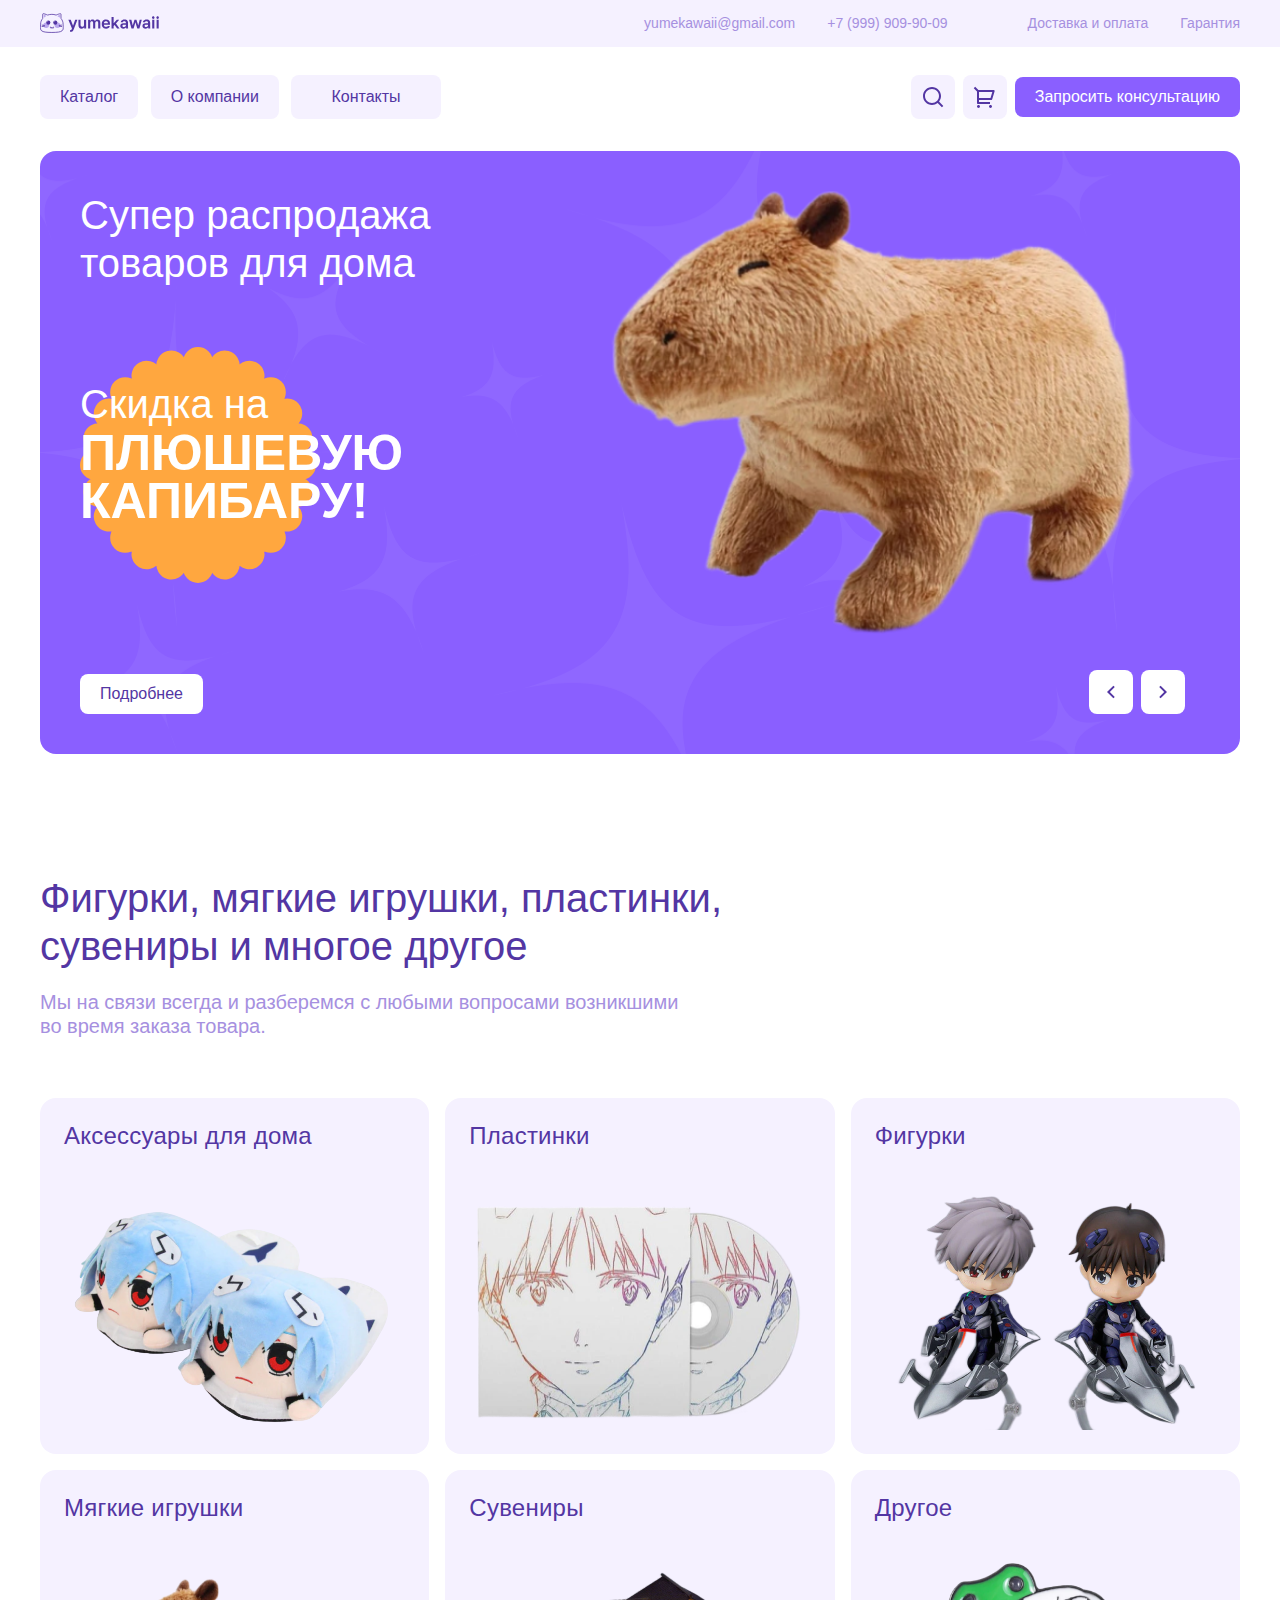
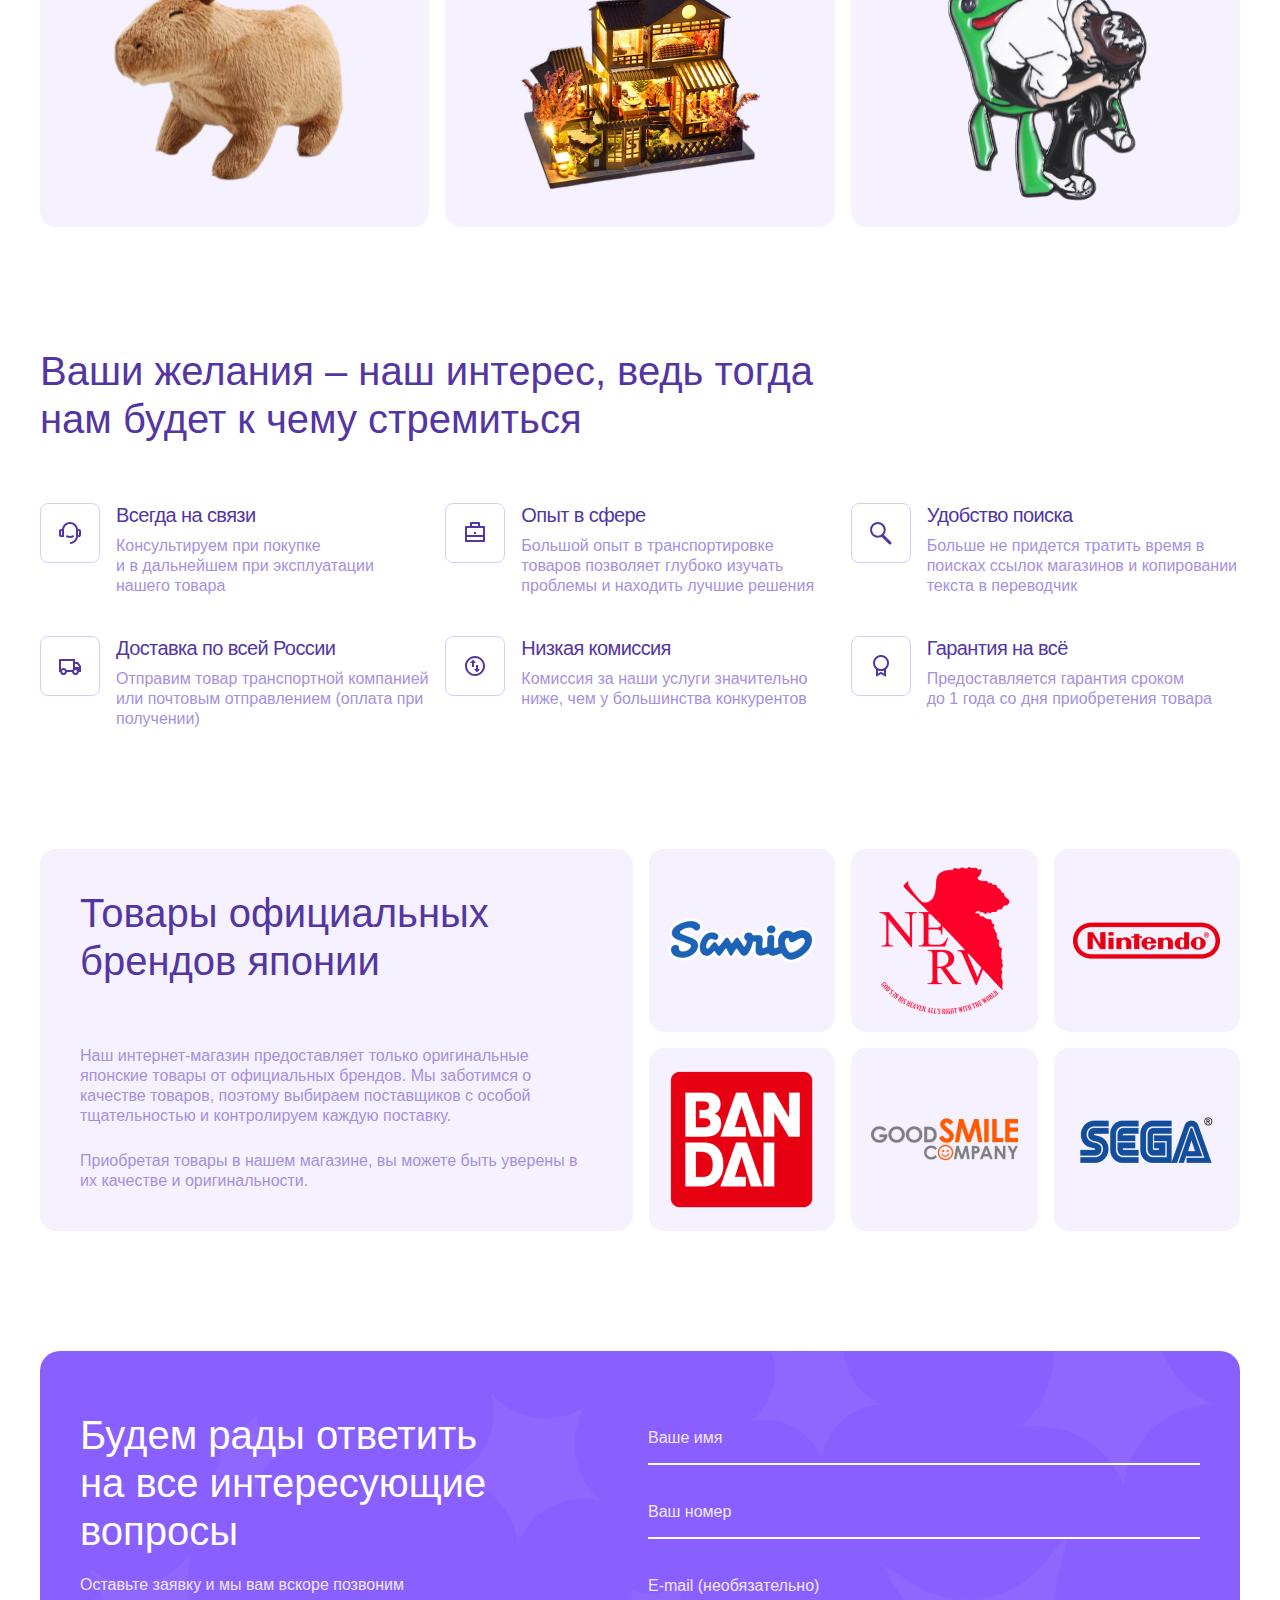
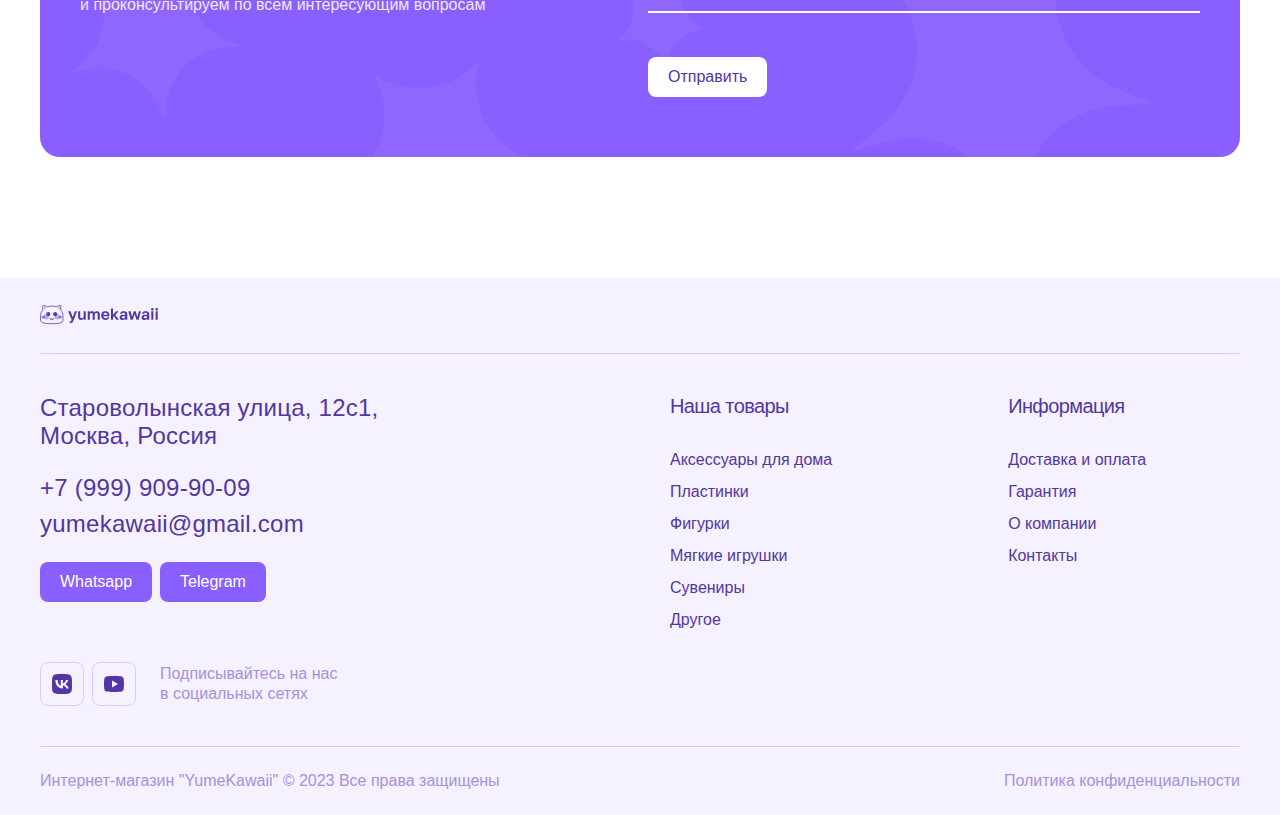
==== commit 6c30bac5: "finish commit" ====
--- a/index.html
+++ b/index.html
@@ -44,13 +44,13 @@
                                 <div class="header__button header__button--search">
                                     <button type="submit" class="search-header__button icon icon--filled">
                                         <svg width="24" height="24">
-                                            <use href="img/icons/icons.svg#svg-search"></use>
+                                            <path d="M18.031 16.617L22.314 20.899L20.899 22.314L16.617 18.031C15.0237 19.3082 13.042 20.0029 11 20C6.032 20 2 15.968 2 11C2 6.032 6.032 2 11 2C15.968 2 20 6.032 20 11C20.0029 13.042 19.3082 15.0237 18.031 16.617ZM16.025 15.875C17.2941 14.5699 18.0029 12.8204 18 11C18 7.132 14.867 4 11 4C7.132 4 4 7.132 4 11C4 14.867 7.132 18 11 18C12.8204 18.0029 14.5699 17.2941 15.875 16.025L16.025 15.875Z" fill="#5336A3"/>
                                         </svg>
                                     </button>
                                 </div>
                                 <a type="button"  href="cart.html"class="header__button header__button--cart icon icon--filled">
                                     <svg class="show-default" width="24" height="24">
-                                        <use href="img/icons/icons.svg#svg-cart"></use>
+                                        <path d="M3.99999 6.41402L0.756989 3.17202L2.17199 1.75702L5.41399 5.00002H20.656C20.8119 5.00001 20.9656 5.03643 21.1049 5.10639C21.2441 5.17634 21.3652 5.27788 21.4582 5.40292C21.5513 5.52795 21.6138 5.673 21.6409 5.82651C21.6679 5.98001 21.6587 6.13771 21.614 6.28702L19.214 14.287C19.1522 14.4931 19.0257 14.6738 18.8531 14.8022C18.6805 14.9307 18.4711 15 18.256 15H5.99999V17H17V19H4.99999C4.73477 19 4.48042 18.8947 4.29288 18.7071C4.10535 18.5196 3.99999 18.2652 3.99999 18V6.41402ZM5.99999 7.00002V13H17.512L19.312 7.00002H5.99999ZM5.49999 23C5.10216 23 4.72063 22.842 4.43933 22.5607C4.15802 22.2794 3.99999 21.8978 3.99999 21.5C3.99999 21.1022 4.15802 20.7207 4.43933 20.4394C4.72063 20.1581 5.10216 20 5.49999 20C5.89781 20 6.27934 20.1581 6.56065 20.4394C6.84195 20.7207 6.99999 21.1022 6.99999 21.5C6.99999 21.8978 6.84195 22.2794 6.56065 22.5607C6.27934 22.842 5.89781 23 5.49999 23ZM17.5 23C17.1022 23 16.7206 22.842 16.4393 22.5607C16.158 22.2794 16 21.8978 16 21.5C16 21.1022 16.158 20.7207 16.4393 20.4394C16.7206 20.1581 17.1022 20 17.5 20C17.8978 20 18.2793 20.1581 18.5606 20.4394C18.842 20.7207 19 21.1022 19 21.5C19 21.8978 18.842 22.2794 18.5606 22.5607C18.2793 22.842 17.8978 23 17.5 23Z" fill="#5336A3"/>
                                     </svg>
                                 </a>
                             </div>
@@ -74,13 +74,13 @@
                             <div class="header__button header__button--search">
                                 <button type="submit" class="search-header__button icon icon--filled">
                                     <svg width="24" height="24">
-                                        <use href="img/icons/icons.svg#svg-search"></use>
+                                        <path d="M18.031 16.617L22.314 20.899L20.899 22.314L16.617 18.031C15.0237 19.3082 13.042 20.0029 11 20C6.032 20 2 15.968 2 11C2 6.032 6.032 2 11 2C15.968 2 20 6.032 20 11C20.0029 13.042 19.3082 15.0237 18.031 16.617ZM16.025 15.875C17.2941 14.5699 18.0029 12.8204 18 11C18 7.132 14.867 4 11 4C7.132 4 4 7.132 4 11C4 14.867 7.132 18 11 18C12.8204 18.0029 14.5699 17.2941 15.875 16.025L16.025 15.875Z" fill="#5336A3"/>
                                     </svg>
                                 </button>
                             </div>
                             <a class="header__button header__button--cart icon icon--filled" href="cart.html">
                                 <svg class="show-default" width="24" height="24">
-                                    <use href="img/icons/icons.svg#svg-cart"></use>
+                                    <path d="M3.99999 6.41402L0.756989 3.17202L2.17199 1.75702L5.41399 5.00002H20.656C20.8119 5.00001 20.9656 5.03643 21.1049 5.10639C21.2441 5.17634 21.3652 5.27788 21.4582 5.40292C21.5513 5.52795 21.6138 5.673 21.6409 5.82651C21.6679 5.98001 21.6587 6.13771 21.614 6.28702L19.214 14.287C19.1522 14.4931 19.0257 14.6738 18.8531 14.8022C18.6805 14.9307 18.4711 15 18.256 15H5.99999V17H17V19H4.99999C4.73477 19 4.48042 18.8947 4.29288 18.7071C4.10535 18.5196 3.99999 18.2652 3.99999 18V6.41402ZM5.99999 7.00002V13H17.512L19.312 7.00002H5.99999ZM5.49999 23C5.10216 23 4.72063 22.842 4.43933 22.5607C4.15802 22.2794 3.99999 21.8978 3.99999 21.5C3.99999 21.1022 4.15802 20.7207 4.43933 20.4394C4.72063 20.1581 5.10216 20 5.49999 20C5.89781 20 6.27934 20.1581 6.56065 20.4394C6.84195 20.7207 6.99999 21.1022 6.99999 21.5C6.99999 21.8978 6.84195 22.2794 6.56065 22.5607C6.27934 22.842 5.89781 23 5.49999 23ZM17.5 23C17.1022 23 16.7206 22.842 16.4393 22.5607C16.158 22.2794 16 21.8978 16 21.5C16 21.1022 16.158 20.7207 16.4393 20.4394C16.7206 20.1581 17.1022 20 17.5 20C17.8978 20 18.2793 20.1581 18.5606 20.4394C18.842 20.7207 19 21.1022 19 21.5C19 21.8978 18.842 22.2794 18.5606 22.5607C18.2793 22.842 17.8978 23 17.5 23Z" fill="#5336A3"/>
                                 </svg>
                             </a>
                             <div class="header__btn-wrapper get_contact_button">
@@ -121,7 +121,7 @@
                                         </div>
                                     </div>
                                     <!-- Кратинка продукта -->
-                                    <img src="img/products/product_01.png" alt="product_01">
+                                    <img src="img/products/product_01/product.png" alt="product">
                                 </div>
                                 <!-- Переход на страницу товара через JS -->
                                 <div class="slide-hero__bottom">
@@ -132,13 +132,13 @@
                         <!-- Кнопки управления слайдера -->
                         <div class="hero__controls">
                             <button type="button" class="hero__arrow hero__arrow--next icon icon--filled">
-                                <svg width="20" height="20">
-                                    <use href="img/icons/icons.svg#svg-arr-right"></use>
+                                <svg width="24" height="24">
+                                    <path d="M10.828 12L15.778 16.95L14.364 18.364L8 12L14.364 5.63599L15.778 7.04999L10.828 12Z" fill="#5336A3"/>
                                 </svg>
                             </button>
                             <button type="button" class="hero__arrow hero__arrow--prev icon icon--filled">
-                                <svg width="20" height="20">
-                                    <use href="img/icons/icons.svg#svg-arr-left"></use>
+                                <svg width="24" height="24">
+                                    <path d="M13.172 12L8.22198 7.04999L9.63598 5.63599L16 12L9.63598 18.364L8.22198 16.95L13.172 12Z" fill="#5336A3"/>
                                 </svg>
                             </button>
                         </div>
@@ -158,38 +158,38 @@
                         <!-- Ссылка, текст и изображение категории товаров -->
                         <a href="catalog.html" class="assortment__item">
                             <h3 class="assortment__label">Аксессуары для дома</h3>
-                            <div class="assortment__image">category
-                                <img src="img/category/category_01.png" alt="img/category/category_01.png">category
+                            <div class="assortment__image">
+                                <img src="img/category/category_01.png" alt="img/category/category_01.png">
                             </div>
                         </a>
                         <a href="catalog.html" class="assortment__item">
                             <h3 class="assortment__label">Пластинки</h3>
-                            <div class="assortment__image">category
-                                <img src="img/category/category_02.png" alt="img/category/category_02.png">category
+                            <div class="assortment__image">
+                                <img src="img/category/category_02.png" alt="img/category/category_02.png">
                             </div>
                         </a>
                         <a href="catalog.html" class="assortment__item">
                             <h3 class="assortment__label">Фигурки</h3>
-                            <div class="assortment__image">category
-                                <img src="img/category/category_03.png" alt="img/category/category_"0.png3>category
+                            <div class="assortment__image">
+                                <img src="img/category/category_03.png" alt="img/category/category_"0.png3>
                             </div>
                         </a>
                         <a href="catalog.html" class="assortment__item">
                             <h3 class="assortment__label">Мягкие игрушки</h3>
-                            <div class="assortment__image">category
-                                <img src="img/category/category_04.png" alt="img/category/category_04.png">category
+                            <div class="assortment__image">
+                                <img src="img/category/category_04.png" alt="img/category/category_04.png">
                             </div>
                         </a>
                         <a href="catalog.html" class="assortment__item">
                             <h3 class="assortment__label">Сувениры</h3>
-                            <div class="assortment__image">category
-                                <img src="img/category/category_05.png" alt="img/category/category_05.png">category
+                            <div class="assortment__image">
+                                <img src="img/category/category_05.png" alt="img/category/category_05.png">
                             </div>
                         </a>
                         <a href="catalog.html" class="assortment__item">
                             <h3 class="assortment__label">Другое</h3>
-                            <div class="assortment__image">category
-                                <img src="img/category/category_06.png" alt="img/category/category_06.png">category
+                            <div class="assortment__image">
+                                <img src="img/category/category_06.png" alt="img/category/category_06.png">
                             </div>
                         </a>
                     </div>
@@ -204,8 +204,8 @@
                         <!-- Группа иконки и текста -->
                         <div class="benefits__item">
                             <div class="benefits__icon icon icon--outline">
-                                <svg width="20" height="20">
-                                    <use href="img/icons/icons.svg#svg-service"></use>
+                                <svg width="24" height="24">
+                                    <path d="M19.938 8.00002H21C21.5304 8.00002 22.0391 8.21074 22.4142 8.58581C22.7893 8.96088 23 9.46959 23 10V14C23 14.5305 22.7893 15.0392 22.4142 15.4142C22.0391 15.7893 21.5304 16 21 16H19.938C19.6942 17.9333 18.7533 19.7112 17.2917 21C15.8302 22.2888 13.9486 23 12 23V21C13.5913 21 15.1174 20.3679 16.2426 19.2427C17.3679 18.1174 18 16.5913 18 15V9.00002C18 7.40872 17.3679 5.8826 16.2426 4.75738C15.1174 3.63216 13.5913 3.00002 12 3.00002C10.4087 3.00002 8.88258 3.63216 7.75736 4.75738C6.63214 5.8826 6 7.40872 6 9.00002V16H3C2.46957 16 1.96086 15.7893 1.58579 15.4142C1.21071 15.0392 1 14.5305 1 14V10C1 9.46959 1.21071 8.96088 1.58579 8.58581C1.96086 8.21074 2.46957 8.00002 3 8.00002H4.062C4.30603 6.06692 5.24708 4.2893 6.70857 3.0007C8.17007 1.7121 10.0516 1.0011 12 1.0011C13.9484 1.0011 15.8299 1.7121 17.2914 3.0007C18.7529 4.2893 19.694 6.06692 19.938 8.00002ZM3 10V14H4V10H3ZM20 10V14H21V10H20ZM7.76 15.785L8.82 14.089C9.77308 14.6861 10.8754 15.0018 12 15C13.1246 15.0018 14.2269 14.6861 15.18 14.089L16.24 15.785C14.9693 16.5812 13.4995 17.0023 12 17C10.5005 17.0023 9.03074 16.5812 7.76 15.785Z" fill="#5336A3"/>
                                 </svg>
                             </div>
                             <div class="benefits__info">
@@ -215,8 +215,8 @@
                         </div>
                         <div class="benefits__item">
                             <div class="benefits__icon icon icon--outline">
-                                <svg width="20" height="20">
-                                    <use href="img/icons/icons.svg#svg-case"></use>
+                                <svg width="24" height="24">
+                                    <path d="M7 5V2C7 1.73478 7.10536 1.48043 7.29289 1.29289C7.48043 1.10536 7.73478 1 8 1H16C16.2652 1 16.5196 1.10536 16.7071 1.29289C16.8946 1.48043 17 1.73478 17 2V5H21C21.2652 5 21.5196 5.10536 21.7071 5.29289C21.8946 5.48043 22 5.73478 22 6V20C22 20.2652 21.8946 20.5196 21.7071 20.7071C21.5196 20.8946 21.2652 21 21 21H3C2.73478 21 2.48043 20.8946 2.29289 20.7071C2.10536 20.5196 2 20.2652 2 20V6C2 5.73478 2.10536 5.48043 2.29289 5.29289C2.48043 5.10536 2.73478 5 3 5H7ZM4 16V19H20V16H4ZM4 14H20V7H4V14ZM9 3V5H15V3H9ZM11 11H13V13H11V11Z" fill="#5336A3"/>
                                 </svg>
                             </div>
                             <div class="benefits__info">
@@ -226,8 +226,9 @@
                         </div>
                         <div class="benefits__item">
                             <div class="benefits__icon icon icon--outline">
-                                <svg width="20" height="20">
-                                    <use href="img/icons/icons.svg#svg-settings"></use>
+                                <svg width="24" height="24" fill="none"">
+                                    <circle cx="8.87498" cy="8.87498" r="6.87498" stroke="#5336A3" stroke-width="2"/>
+                                    <path d="M13.6 14.65L20.95 22" stroke="#5335A3" stroke-width="3" stroke-linecap="round"/>
                                 </svg>
                             </div>
                             <div class="benefits__info">
@@ -237,8 +238,8 @@
                         </div>
                         <div class="benefits__item">
                             <div class="benefits__icon icon icon--outline">
-                                <svg width="20" height="20">
-                                    <use href="img/icons/icons.svg#svg-delivery"></use>
+                                <svg width="24" height="24">
+                                    <path d="M8.965 18C8.84612 18.8343 8.43021 19.5977 7.79368 20.1499C7.15714 20.7022 6.34272 21.0063 5.5 21.0063C4.65728 21.0063 3.84286 20.7022 3.20632 20.1499C2.56979 19.5977 2.15388 18.8343 2.035 18H1V6C1 5.73478 1.10536 5.48043 1.29289 5.29289C1.48043 5.10536 1.73478 5 2 5H16C16.2652 5 16.5196 5.10536 16.7071 5.29289C16.8946 5.48043 17 5.73478 17 6V8H20L23 12.056V18H20.965C20.8461 18.8343 20.4302 19.5977 19.7937 20.1499C19.1571 20.7022 18.3427 21.0063 17.5 21.0063C16.6573 21.0063 15.8429 20.7022 15.2063 20.1499C14.5698 19.5977 14.1539 18.8343 14.035 18H8.965ZM15 7H3V15.05C3.39456 14.6472 3.8806 14.3457 4.41675 14.1711C4.9529 13.9966 5.52329 13.9541 6.07938 14.0474C6.63546 14.1407 7.16077 14.3669 7.61061 14.7069C8.06044 15.0469 8.42148 15.4905 8.663 16H14.337C14.505 15.647 14.73 15.326 15 15.05V7ZM17 13H21V12.715L18.992 10H17V13ZM17.5 19C17.898 19 18.2796 18.8419 18.561 18.5605C18.8424 18.2791 19.0005 17.8975 19.0005 17.4995C19.0005 17.1015 18.8424 16.7199 18.561 16.4385C18.2796 16.1571 17.898 15.999 17.5 15.999C17.102 15.999 16.7204 16.1571 16.439 16.4385C16.1576 16.7199 15.9995 17.1015 15.9995 17.4995C15.9995 17.8975 16.1576 18.2791 16.439 18.5605C16.7204 18.8419 17.102 19 17.5 19ZM7 17.5C7 17.303 6.9612 17.108 6.88582 16.926C6.81044 16.744 6.69995 16.5786 6.56066 16.4393C6.42137 16.3001 6.25601 16.1896 6.07403 16.1142C5.89204 16.0388 5.69698 16 5.5 16C5.30302 16 5.10796 16.0388 4.92597 16.1142C4.74399 16.1896 4.57863 16.3001 4.43934 16.4393C4.30005 16.5786 4.18956 16.744 4.11418 16.926C4.0388 17.108 4 17.303 4 17.5C4 17.8978 4.15804 18.2794 4.43934 18.5607C4.72064 18.842 5.10218 19 5.5 19C5.89782 19 6.27936 18.842 6.56066 18.5607C6.84196 18.2794 7 17.8978 7 17.5Z" fill="#5336A3"/>
                                 </svg>
                             </div>
                             <div class="benefits__info">
@@ -248,8 +249,8 @@
                         </div>
                         <div class="benefits__item">
                             <div class="benefits__icon icon icon--outline">
-                                <svg width="20" height="20">
-                                    <use href="img/icons/icons.svg#svg-rent"></use>
+                                <svg width="24" height="24">
+                                    <path d="M12 22C6.477 22 2 17.523 2 12C2 6.477 6.477 2 12 2C17.523 2 22 6.477 22 12C22 17.523 17.523 22 12 22ZM12 20C14.1217 20 16.1566 19.1571 17.6569 17.6569C19.1571 16.1566 20 14.1217 20 12C20 9.87827 19.1571 7.84344 17.6569 6.34315C16.1566 4.84285 14.1217 4 12 4C9.87827 4 7.84344 4.84285 6.34315 6.34315C4.84285 7.84344 4 9.87827 4 12C4 14.1217 4.84285 16.1566 6.34315 17.6569C7.84344 19.1571 9.87827 20 12 20ZM7 9L10 5.5L13 9H11V13H9V9H7ZM17 15L14 18.5L11 15H13V11H15V15H17Z" fill="#5336A3"/>
                                 </svg>
                             </div>
                             <div class="benefits__info">
@@ -259,8 +260,8 @@
                         </div>
                         <div class="benefits__item">
                             <div class="benefits__icon icon icon--outline">
-                                <svg width="20" height="20">
-                                    <use href="img/icons/icons.svg#svg-guarantee"></use>
+                                <svg width="24" height="24">
+                                    <path d="M17 15.245V22.117C17 22.2054 16.9766 22.2923 16.932 22.3688C16.8875 22.4452 16.8235 22.5085 16.7465 22.5521C16.6696 22.5957 16.5824 22.6181 16.4939 22.617C16.4055 22.616 16.3189 22.5914 16.243 22.546L12 20L7.757 22.546C7.68104 22.5915 7.59436 22.616 7.50581 22.617C7.41727 22.6181 7.33004 22.5956 7.25304 22.5518C7.17605 22.5081 7.11205 22.4447 7.06759 22.3681C7.02313 22.2915 6.9998 22.2045 7 22.116V15.246C5.70615 14.2101 4.76599 12.7979 4.30946 11.2045C3.85293 9.61117 3.90256 7.91536 4.45149 6.35145C5.00043 4.78753 6.02156 3.43272 7.37378 2.47425C8.726 1.51578 10.3425 1.00098 12 1.00098C13.6575 1.00098 15.274 1.51578 16.6262 2.47425C17.9784 3.43272 18.9996 4.78753 19.5485 6.35145C20.0974 7.91536 20.1471 9.61117 19.6905 11.2045C19.234 12.7979 18.2939 14.2101 17 15.246V15.245ZM9 16.418V19.468L12 17.668L15 19.468V16.418C14.0468 16.8035 13.0282 17.0011 12 17C10.9718 17.0011 9.95316 16.8035 9 16.418ZM12 15C13.5913 15 15.1174 14.3678 16.2426 13.2426C17.3679 12.1174 18 10.5913 18 8.99997C18 7.40868 17.3679 5.88255 16.2426 4.75733C15.1174 3.63212 13.5913 2.99997 12 2.99997C10.4087 2.99997 8.88258 3.63212 7.75736 4.75733C6.63214 5.88255 6 7.40868 6 8.99997C6 10.5913 6.63214 12.1174 7.75736 13.2426C8.88258 14.3678 10.4087 15 12 15Z" fill="#5336A3"/>
                                 </svg>
                             </div>
                             <div class="benefits__info">
@@ -328,11 +329,11 @@
                                 <input type="text" name="name" class="input name-of" id="name" name="name" placeholder="" maxlength="200" required>
                             </div>
                             <div class="form-contact__row">
-                                <label for="phone" class="form-contact__label">Ваш номер</label>
+                                <label class="form-contact__label">Ваш номер</label>
                                 <input type="tel" name="phone" class="input js-phone" id="user-phone" name="phone" placeholder="" maxlength="20">
                  </div>
                             <div class="form-contact__row">
-                                <label for="phone" class="form-contact__label">E-mail (необязательно)</label>
+                                <label class="form-contact__label">E-mail (необязательно)</label>
                                 <input type="tel" name="email" class="input js-phone" id="user-phone" placeholder="" maxlength="20">
                  </div>
                             <button type="submit" class="form-contact__button button button--white popup_button_send">
@@ -372,12 +373,12 @@
                             <!-- Ссылка и svg иконка -->
                             <a href="#" class="subscribe__link icon icon--outline">
                                 <svg width="24" height="24">
-                                    <use href="img/icons/icons.svg#svg-vk"></use>
+                                    <path fill-rule="evenodd" clip-rule="evenodd" d="M3.40589 3.40589C2 4.81177 2 7.0745 2 11.6V12.4C2 16.9255 2 19.1882 3.40589 20.5941C4.81177 22 7.0745 22 11.6 22H12.4C16.9255 22 19.1882 22 20.5941 20.5941C22 19.1882 22 16.9255 22 12.4V11.6C22 7.0745 22 4.81177 20.5941 3.40589C19.1882 2 16.9255 2 12.4 2H11.6C7.0745 2 4.81177 2 3.40589 3.40589ZM5.37503 8.08337C5.48336 13.2834 8.08332 16.4084 12.6417 16.4084H12.9001V13.4334C14.5751 13.6 15.8416 14.825 16.3499 16.4084H18.7167C18.0667 14.0417 16.3583 12.7334 15.2916 12.2334C16.3583 11.6167 17.8583 10.1167 18.2166 8.08337H16.0666C15.5999 9.73337 14.2167 11.2334 12.9001 11.375V8.08337H10.75V13.85C9.41666 13.5167 7.73336 11.9 7.65836 8.08337H5.37503Z" fill="#5336A3"/>
                                 </svg>
                             </a>
                             <a href="#" class="subscribe__link icon icon--outline">
                                 <svg width="24" height="24">
-                                    <use href="img/icons/icons.svg#svg-youtube"></use>
+                                    <path d="M21.543 6.498C22 8.28 22 12 22 12C22 12 22 15.72 21.543 17.502C21.289 18.487 20.546 19.262 19.605 19.524C17.896 20 12 20 12 20C12 20 6.107 20 4.395 19.524C3.45 19.258 2.708 18.484 2.457 17.502C2 15.72 2 12 2 12C2 12 2 8.28 2.457 6.498C2.711 5.513 3.454 4.738 4.395 4.476C6.107 4 12 4 12 4C12 4 17.896 4 19.605 4.476C20.55 4.742 21.292 5.516 21.543 6.498ZM10 15.5L16 12L10 8.5V15.5Z" fill="#5336A3"/>
                                 </svg>
                             </a>
                             <p class="subscribe__text">Подписывайтесь на нас в&nbsp;социальных сетях</p>
--- a/css/style.css
+++ b/css/style.css
@@ -55,7 +55,7 @@
   font-size: inherit;
 }
 
-button {
+button, a {
   cursor: pointer;
   color: inherit;
   background-color: inherit;
@@ -317,6 +317,19 @@
   background-color: var(--purpl-bg);
 }
 
+.catalog__button {
+  background-color: var(--p-gray-bg);
+  color: var(--purpl);
+}
+
+.catalog__item img {
+  background-color: var(--white);
+}
+
+.tabs__body {
+  margin-bottom: 3.75rem;
+}
+
 .options {
   display: -webkit-box;
   display: -ms-flexbox;
@@ -328,6 +341,10 @@
   -webkit-box-align: start;
   -ms-flex-align: start;
   align-items: flex-start;
+}
+
+.tabs__benefits {
+  margin-bottom: 3.75rem;
 }
 
 .options__item {
@@ -769,16 +786,6 @@
   flex: 1 1 auto;
 }
 
-.js-search-show .header__menu > *:not(.header__btn-wrapper) {
-  opacity: 0;
-  width: 0;
-  height: 0;
-  visibility: hidden;
-  -webkit-box-flex: 0;
-  -ms-flex: 0 1 0px;
-  flex: 0 1 0px;
-}
-
 .header__buttons {
   -webkit-box-flex: 0;
   -ms-flex: 0 1 auto;
@@ -794,31 +801,11 @@
   align-items: center;
 }
 
-.js-search-show .header__buttons {
-  -webkit-box-flex: 1;
-  -ms-flex: 1 1 100%;
-  flex: 1 1 100%;
-}
-
 .header__button:not(:last-child) {
   margin: 0 0.5rem 0 0;
 }
 
-.js-search-show .header__button--search {
-  -webkit-box-flex: 1;
-  -ms-flex: 1 1 100%;
-  flex: 1 1 100%;
-}
-
 .header__button--cart .show-search-bar {
-  display: none;
-}
-
-.js-search-show .header__button--cart .show-search-bar {
-  display: block;
-}
-
-.js-search-show .header__button--cart .show-default {
   display: none;
 }
 
@@ -932,17 +919,13 @@
   justify-content: flex-end;
 }
 
-.js-search-show .search-header {
-  background-color: var(--p-gray-bg);
-  border-radius: 8px;
-}
+.page_product-hero {
+  margin: 0 0 3.75rem 0 ;
+}
+
 
 .search-header__button {
   color: var(--purpl);
-}
-
-.js-search-show .search-header__button {
-  color: var(--p-gray);
 }
 
 .search-header__input {
@@ -966,27 +949,6 @@
   background-color: transparent;
 }
 
-.js-search-show .search-header__input {
-  width: 100%;
-  height: 100%;
-  padding: 0 0 0 1rem;
-  opacity: 1;
-  visibility: visible;
-  position: relative;
-  z-index: 66;
-  -webkit-transition: width 0.3s ease 0s, opacity 0.3s ease 0s,
-    visibility 0.3s ease 0s, height 0.3s ease 0s, -webkit-box-flex 0.3s ease 0s;
-  transition: width 0.3s ease 0s, opacity 0.3s ease 0s, visibility 0.3s ease 0s,
-    height 0.3s ease 0s, -webkit-box-flex 0.3s ease 0s;
-  -o-transition: width 0.3s ease 0s, opacity 0.3s ease 0s, flex 0.3s ease 0s,
-    visibility 0.3s ease 0s, height 0.3s ease 0s;
-  transition: width 0.3s ease 0s, opacity 0.3s ease 0s, flex 0.3s ease 0s,
-    visibility 0.3s ease 0s, height 0.3s ease 0s;
-  transition: width 0.3s ease 0s, opacity 0.3s ease 0s, flex 0.3s ease 0s,
-    visibility 0.3s ease 0s, height 0.3s ease 0s, -webkit-box-flex 0.3s ease 0s,
-    -ms-flex 0.3s ease 0s;
-}
-
 .search-header__input::-webkit-input-placeholder {
   color: var(--p-gray);
   opacity: 0;
@@ -1023,39 +985,12 @@
   transition: opacity 0s ease 0s;
 }
 
-.js-search-show .search-header__input::-webkit-input-placeholder {
-  opacity: 1;
-  -webkit-transition: opacity 0.3s ease 0.2s;
-  transition: opacity 0.3s ease 0.2s;
-}
-
-.js-search-show .search-header__input::-moz-placeholder {
-  opacity: 1;
-  -moz-transition: opacity 0.3s ease 0.2s;
-  transition: opacity 0.3s ease 0.2s;
-}
-
-.js-search-show .search-header__input:-ms-input-placeholder {
-  opacity: 1;
-  -ms-transition: opacity 0.3s ease 0.2s;
-  transition: opacity 0.3s ease 0.2s;
-}
-
-.js-search-show .search-header__input::-ms-input-placeholder {
-  opacity: 1;
-  -ms-transition: opacity 0.3s ease 0.2s;
-  transition: opacity 0.3s ease 0.2s;
-}
-
-.js-search-show .search-header__input::placeholder {
-  opacity: 1;
-  -webkit-transition: opacity 0.3s ease 0.2s;
-  -o-transition: opacity 0.3s ease 0.2s;
-  transition: opacity 0.3s ease 0.2s;
-}
-
 .icon-menu {
   display: none;
+}
+
+.footer {
+  background-color: var(--p-gray-bg);
 }
 
 .footer__top {
@@ -1410,7 +1345,7 @@
   -webkit-box-align: center;
   -ms-flex-align: center;
   align-items: center;
-  padding: 32px 18px;
+  padding: 18px 18px;
   background-color: var(--p-gray-bg);
   border-radius: 15px;
 }
@@ -1446,13 +1381,6 @@
   color: var(--p-light);
   line-height: 1.25;
   font-size: var(--medium);
-}
-
-.catalog img {
-  opacity: 0;
-  -webkit-transition: opacity 0.3s ease 0s;
-  -o-transition: opacity 0.3s ease 0s;
-  transition: opacity 0.3s ease 0s;
 }
 
 .catalog img._lazy-loaded {
@@ -1573,6 +1501,14 @@
   -ms-flex-align: end;
   align-items: flex-end;
   margin: 0 0 1.25rem 0;
+}
+
+.item-catalog__price-sale {
+  font-weight: 400;
+  font-size: var(--small);
+  color: var(--p-gray);
+  text-decoration-line: line-through;
+  text-decoration-line: line-through;
 }
 
 .item-catalog__price {
@@ -1627,7 +1563,7 @@
 }
 
 .category-filter {
-  display: none;
+  display: flex;
 }
 
 .category-filter__button svg {
@@ -1813,17 +1749,6 @@
   background-color: var(--blue);
 }
 
-.product-hero img {
-  opacity: 0;
-  -webkit-transition: opacity 0.3s ease 0s;
-  -o-transition: opacity 0.3s ease 0s;
-  transition: opacity 0.3s ease 0s;
-}
-
-.product-hero img._lazy-loaded {
-  opacity: 1;
-}
-
 .product-hero__body {
   background-color: var(--p-gray-bg);
   border-radius: 16px;
@@ -1846,6 +1771,24 @@
 .product-hero__features {
   max-width: 23.625rem;
   margin: 0 0 2.5rem 0;
+}
+
+.product-hero__pic {
+    display: grid;
+    grid-template-columns: repeat(auto-fit, minmax(100px, 1fr));
+    gap: 16px;
+    margin-top: 18px;
+}
+
+.product-hero__img {
+  padding: 12px;
+  border-radius: 12px;
+  background-color: var(--white);
+}
+
+.product-hero__img {
+  display: flex;
+  justify-content: center;
 }
 
 .product-hero__row {
@@ -2003,6 +1946,11 @@
   transition: color 0.3s ease 0s;
 }
 
+.tabs__wrapper {
+  display: flex;
+  flex-direction: column-reverse;
+}
+
 .additional-products img {
   opacity: 0;
   -webkit-transition: opacity 0.3s ease 0s;
@@ -2177,7 +2125,7 @@
   overflow: hidden;
 }
 
-.map__body {
+.map__body, .map__body iframe {
   width: 100%;
   height: 100%;
 }
@@ -2271,6 +2219,11 @@
 
 .cart__button-submit {
   margin: 0 0 0.625rem 0;
+}
+
+.cart__user-data {
+  background-image: url(../img/bg/form-pay-1280.png);
+  background-position: center;
 }
 
 .order-cart__row {
@@ -2409,11 +2362,12 @@
   transition: box-shadow 0.3s ease 0s, border-color 0.3s ease;
   transition: box-shadow 0.3s ease 0s, border-color 0.3s ease,
     -webkit-box-shadow 0.3s ease 0s;
-  border: 1px solid var(--light);
   cursor: pointer;
-}
-
-.delivery-cart__inner picture {
+  border-radius: 14px;
+  transition: all ease 0.2s;
+}
+
+.delivery-cart__inner img {
   display: -webkit-box;
   display: -ms-flexbox;
   display: flex;
@@ -2423,6 +2377,7 @@
   -webkit-box-align: center;
   -ms-flex-align: center;
   align-items: center;
+  background-color: none;
 }
 
 .delivery-cart__image {
@@ -3010,12 +2965,6 @@
   }
 }
 
-@media (min-width: 54.375em) {
-  .js-search-show .header__btn-wrapper {
-    display: none;
-  }
-}
-
 @media (min-width: 56.25em) {
   .catalog__body {
     display: -ms-grid;
@@ -3056,6 +3005,12 @@
 
   .page__product-hero {
     margin-bottom: 0;
+  }
+  .tabs__benefits .top {
+    display: none;
+  }
+  .tabs__benefits .down {
+    display: none;
   }
 }
 
@@ -3168,6 +3123,7 @@
 
   .catalog__button {
     margin: 40px auto 0;
+    background-color: var(--p-gray-bg);
   }
 
   .product-hero__media {
@@ -3289,7 +3245,7 @@
 
 @media (min-width: 68.75em) {
   .tabs__wrapper {
-    gap: 30px;
+    gap: 119px;
   }
 }
 
@@ -3353,7 +3309,6 @@
   .category-filter.active {
     display: block;
   }
-
   .category-filter__button:not(:last-child) {
     margin: 0 0 0.5rem 0;
   }
@@ -3450,7 +3405,7 @@
     max-width: 29.375rem;
   }
 
-  .tabs__benefits {
+  .tabs__benefits .down{
     margin: 0 0 2.5rem 0;
   }
 
@@ -3469,6 +3424,9 @@
 
   .catalog__mob-filter span {
     margin: 0 0.25rem 0 0;
+  }
+  .tabs__benefits .top {
+    display: none;
   }
 }
 
@@ -3499,10 +3457,6 @@
     -webkit-box-align: center;
     -ms-flex-align: center;
     align-items: center;
-  }
-
-  .js-search-show .header__button--get-consult {
-    display: none;
   }
 }
 
@@ -3682,12 +3636,6 @@
     -webkit-box-align: center;
     -ms-flex-align: center;
     align-items: center;
-  }
-
-  .js-search-show .header__btn-wrapper {
-    -webkit-box-flex: 1;
-    -ms-flex: 1 1 100%;
-    flex: 1 1 100%;
   }
 
   .pre-header__logo {
@@ -3819,9 +3767,6 @@
     transform: rotate(45deg);
   }
 
-  .js-search-show .icon-menu {
-    display: none;
-  }
 }
 
 @media (max-width: 40.625em) {
@@ -4494,8 +4439,16 @@
 @media (min-width: 53.125em) and (max-width: 63.99875em) {
   .product-hero__media {
     -webkit-box-flex: 0;
-    -ms-flex: 0 1 36.036036036%;
-    flex: 0 1 36.036036036%;
+    -ms-flex: 0 1 46.036036036%;
+    flex: 0 1 46.036036036%;
+  }
+  .product-hero__pic {
+    gap: 10px;
+    margin-top: 10px;
+    grid-template-columns: repeat(auto-fit, minmax(50px, 1fr));
+  }
+  .product-hero__img {
+    padding: 10px;
   }
 }
 
@@ -4521,12 +4474,6 @@
 @media (min-width: 29.99875em) and (max-width: 65.625em) {
   .jurist-info__column:not(:last-child) {
     margin: 0 0 2.5rem 0;
-  }
-}
-
-@media (min-width: 37.5em) and (max-width: 63.99875em) {
-  .guarantee__block {
-    max-width: 28.8125rem;
   }
 }
 
@@ -4621,7 +4568,7 @@
   }
 
   .filter__button.active:hover {
-    background-color: #2b2d32;
+    background-color: #4e0097;
   }
 
   .category-filter__button.active:hover {
@@ -4639,9 +4586,4 @@
   .data-contacts__text--link:hover {
     color: var(--p-gray);
   }
-
-  .delivery-cart__inner:hover {
-    -webkit-box-shadow: 0 0 5px #000;
-    box-shadow: 0 0 5px #000;
-  }
-}
+}
